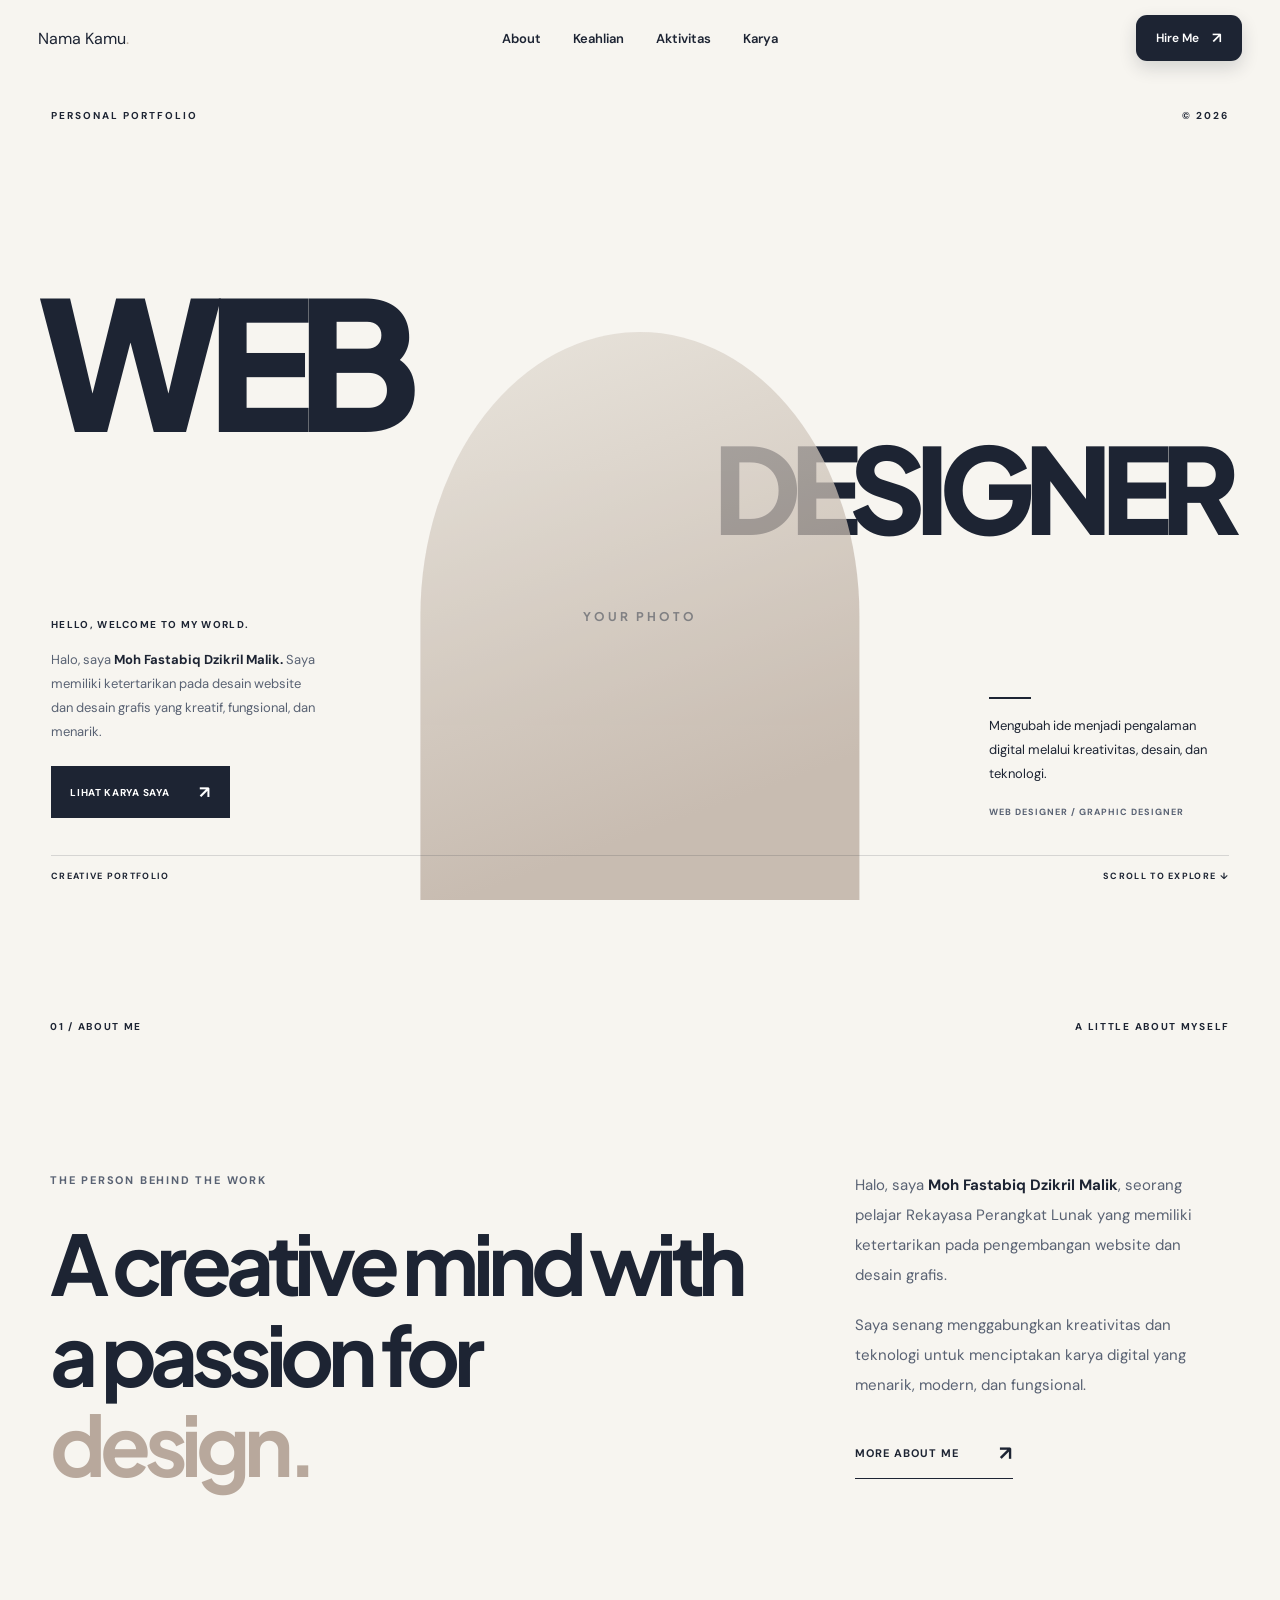
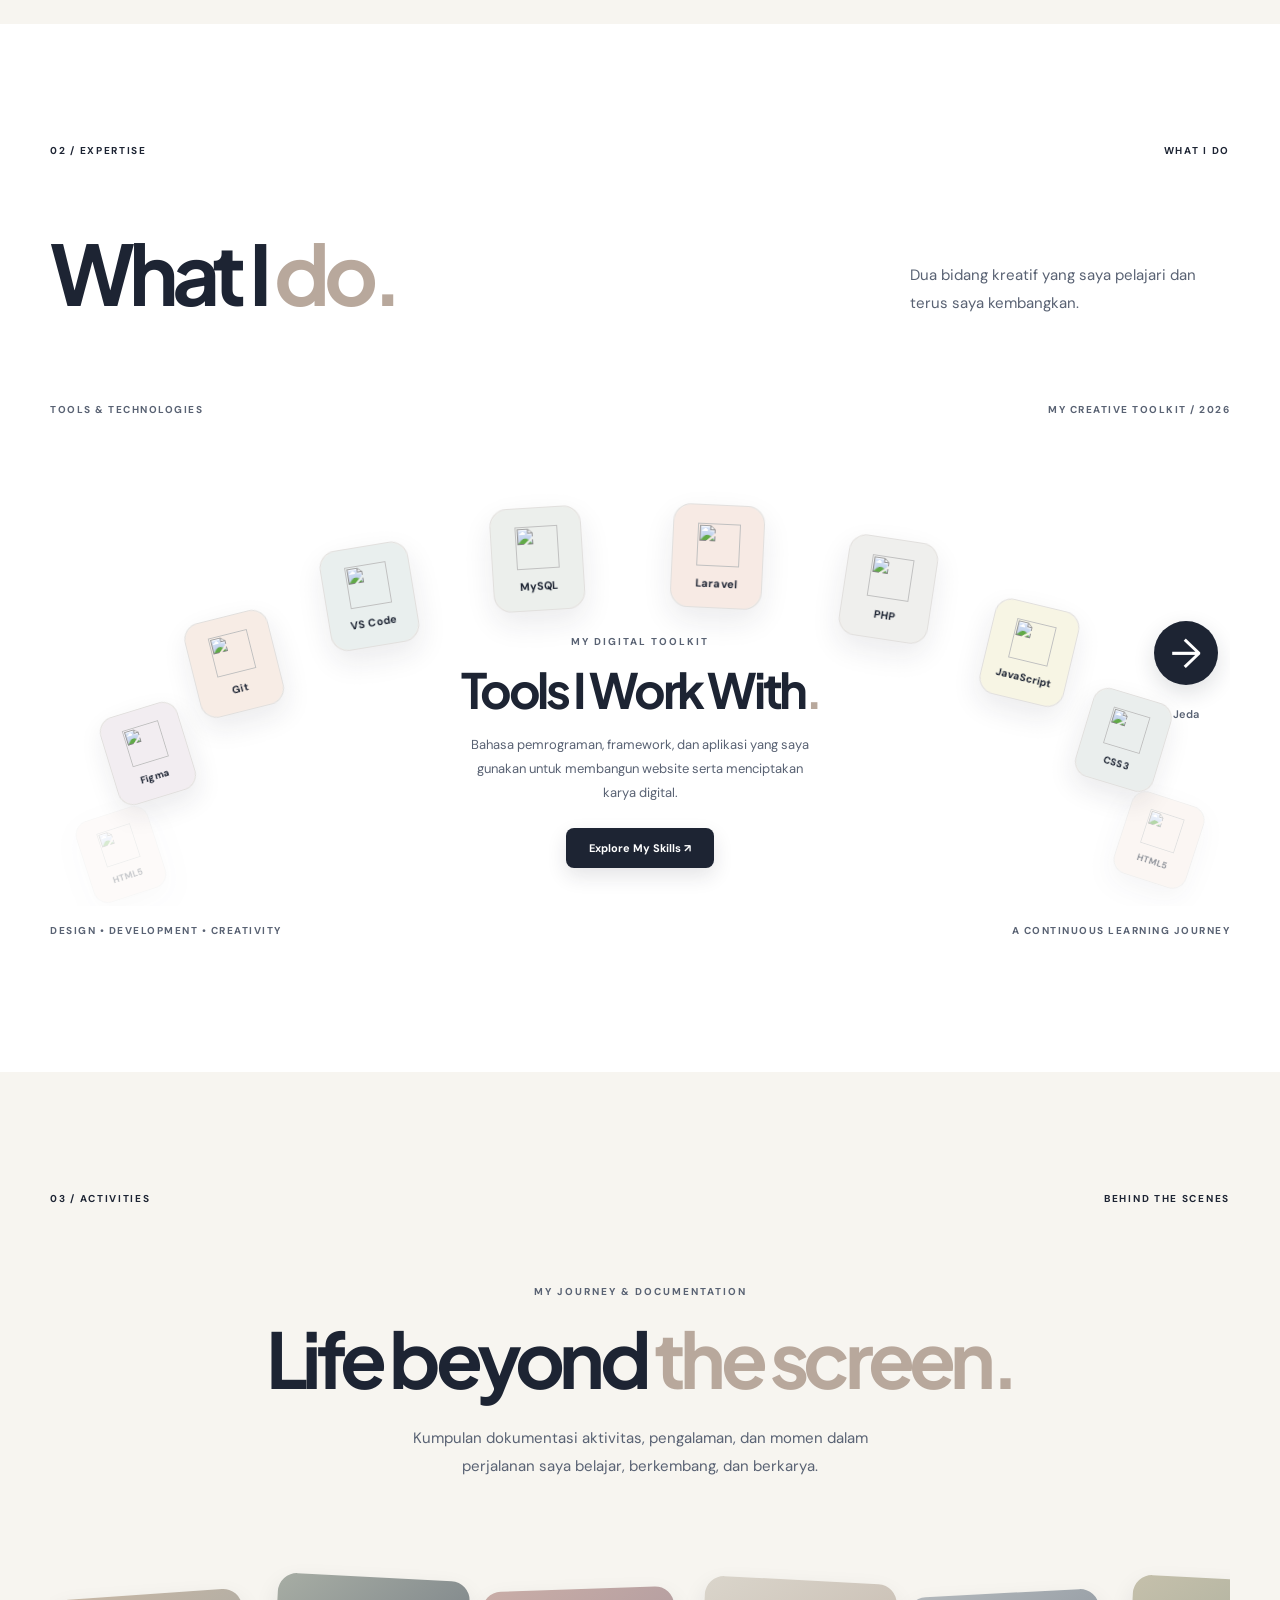
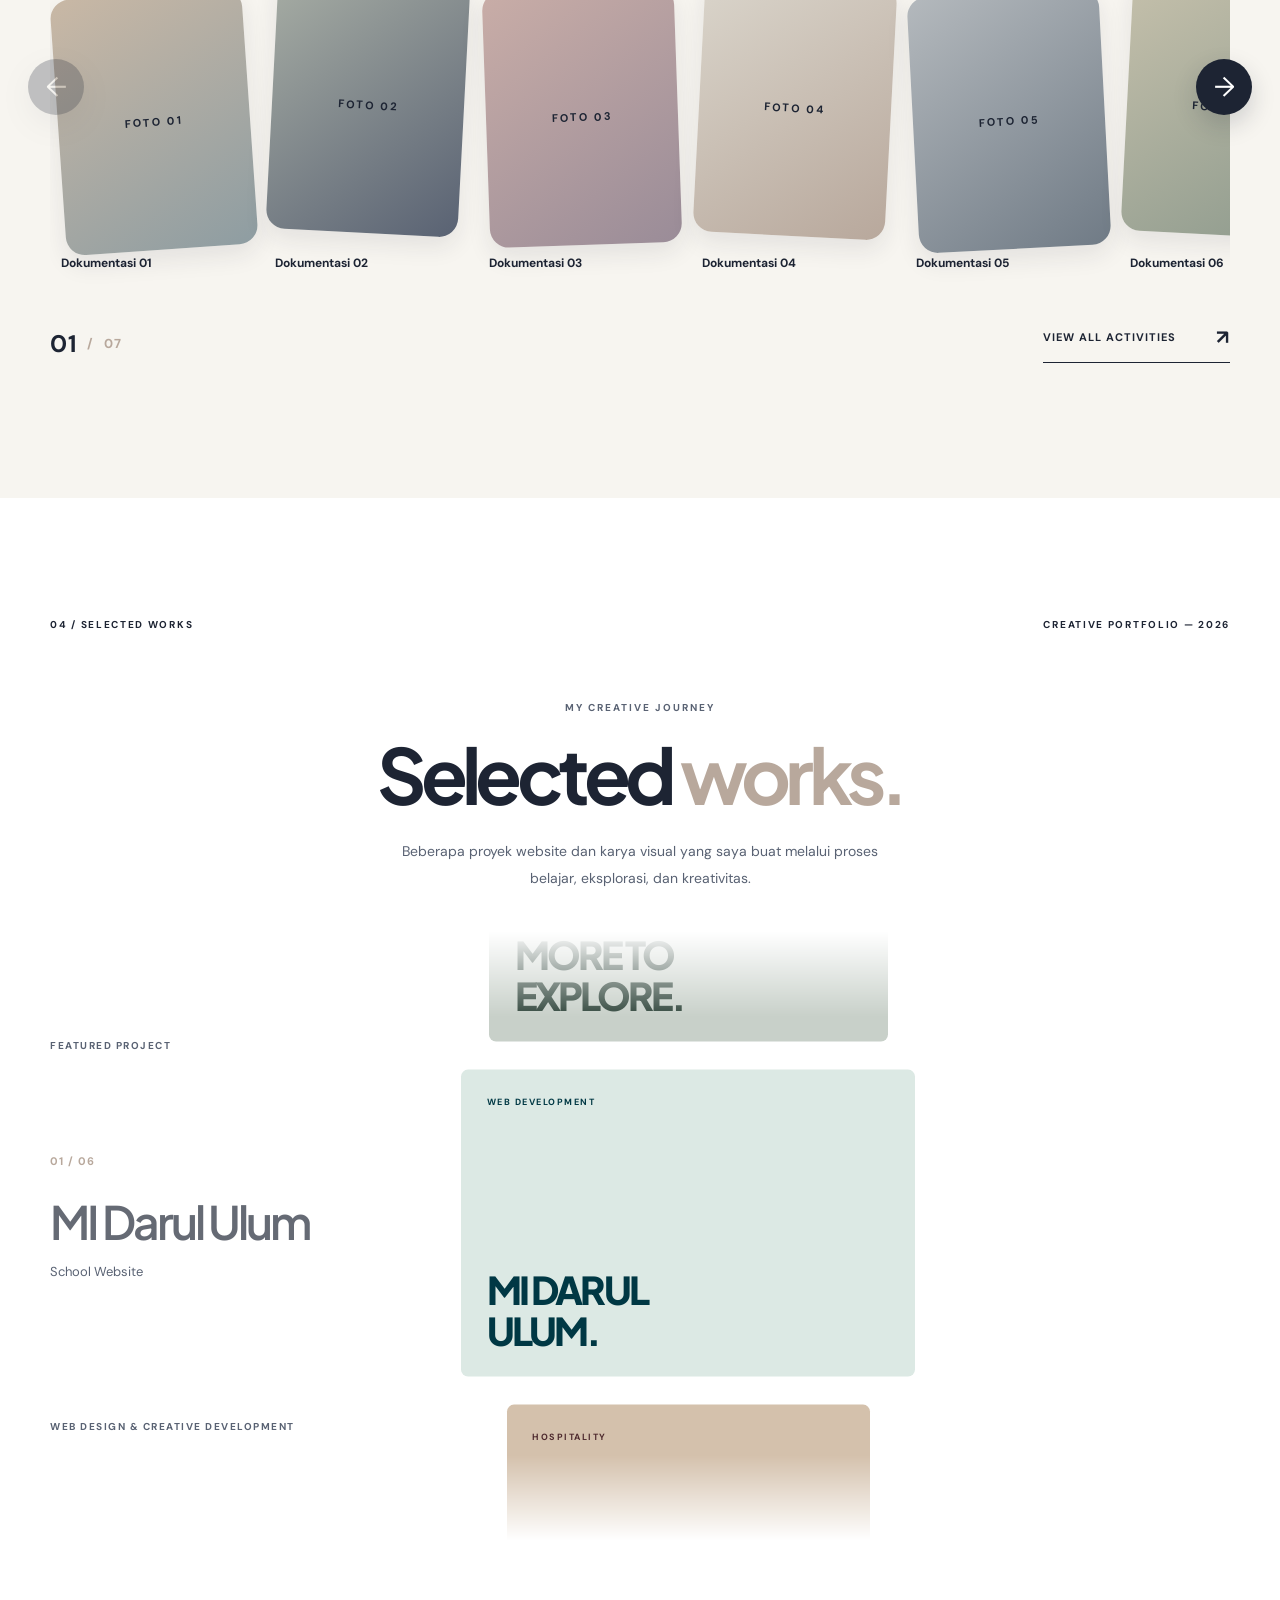
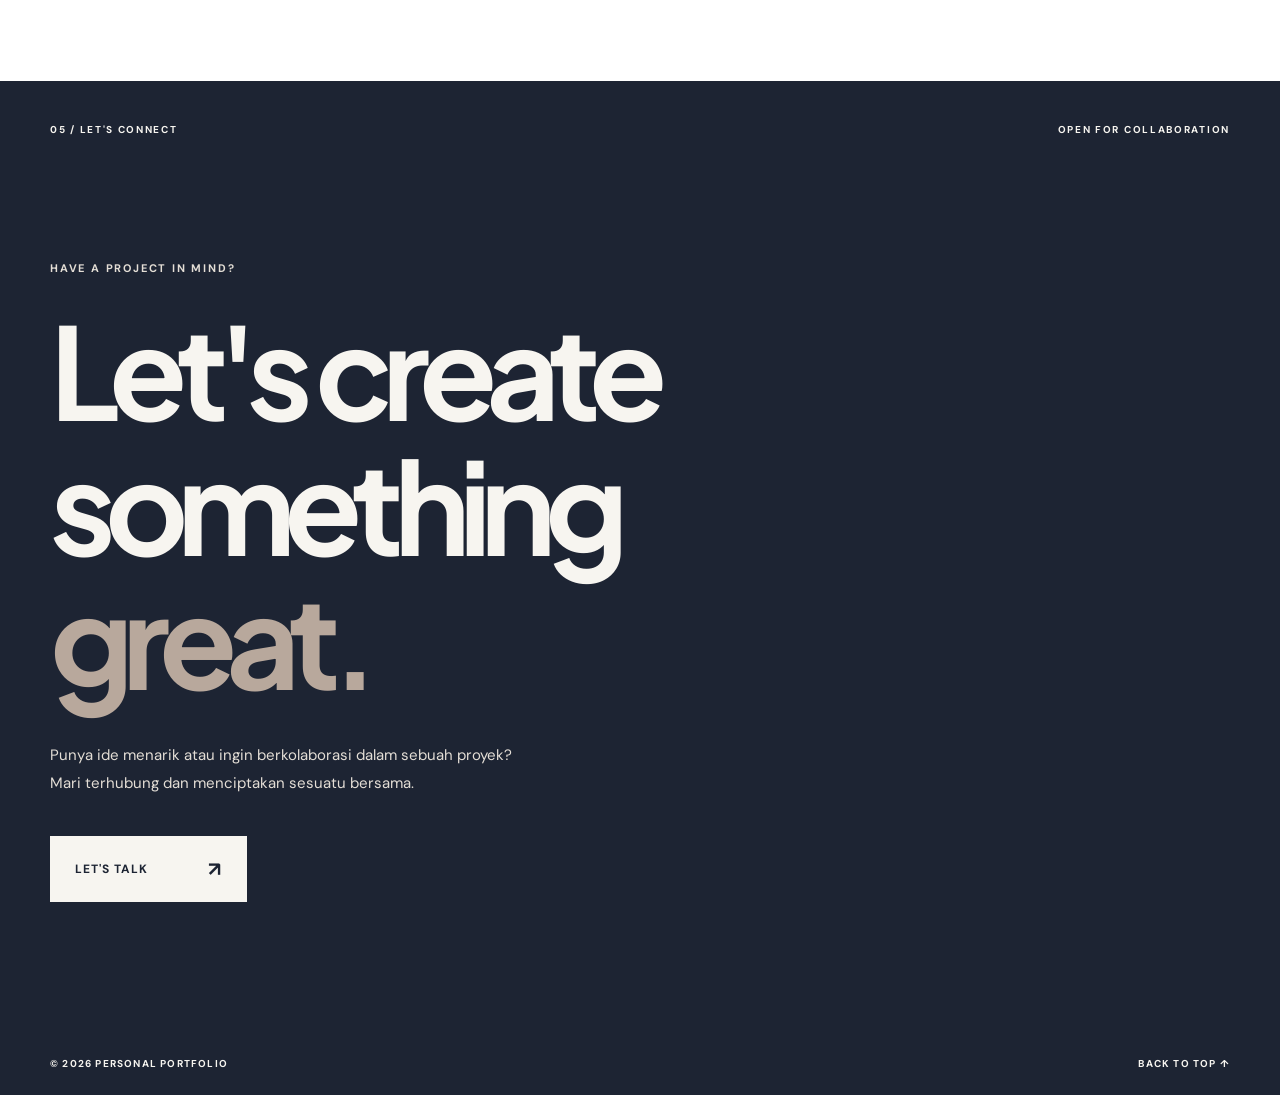
==== index.html @ d2239c37 "porto 40%" ====
<!DOCTYPE html>
<html lang="id">
<head>
  <meta charset="UTF-8">
  <meta name="viewport"
        content="width=device-width, initial-scale=1.0">

  <title>Portfolio | Web & Graphic Designer</title>

  <link rel="preconnect"
        href="https://fonts.googleapis.com">

  <link rel="preconnect"
        href="https://fonts.gstatic.com"
        crossorigin>

  <link href="https://fonts.googleapis.com/css2?family=DM+Sans:wght@400;500;600;700&family=Plus+Jakarta+Sans:wght@400;500;600;700;800&display=swap"
        rel="stylesheet">

  





<!-- =====================================
     CSS
===================================== -->

<link rel="stylesheet" href="css/style.css">
<link rel="stylesheet" href="css/home.css">
<link rel="stylesheet" href="css/skills-orbit.css">
<link rel="stylesheet" href="css/activities-slider.css">

<!-- Selected Works Auto Scroll -->
<link rel="stylesheet" href="css/selected-works.css">

<!-- Final Refinement -->
<link rel="stylesheet" href="css/refinement.css">


<!-- =====================================
     JAVASCRIPT
===================================== -->

<script src="js/script.js" defer></script>
<script src="js/home.js" defer></script>
<script src="js/skills-orbit.js" defer></script>
<script src="js/activities-slider.js" defer></script>

<!-- Selected Works Auto Scroll -->
<script src="js/selected-works.js" defer></script>



</head>


<body class="home-page">


<main class="page-wrapper">

  <!-- HOME CARD -->
  <div class="home-card">


<!-- NAVBAR -->
<header class="navbar">

  <a href="index.html" class="brand">
    Nama Kamu<span>.</span>
  </a>

  <nav class="nav-links" aria-label="Navigasi utama">
    <a href="about.html">About</a>
    <a href="keahlian.html">Keahlian</a>
    <a href="aktivitas.html">Aktivitas</a>
    <a href="projects.html">Karya</a>
  </nav>

  <a href="contact.html" class="nav-cta">
    Hire Me <span>↗</span>
  </a>

  <button
    class="menu-toggle"
    type="button"
    aria-label="Buka menu"
    aria-expanded="false"
    aria-controls="mobileMenu">
    <span></span>
    <span></span>
  </button>

</header>

<!-- MOBILE NAVBAR -->
<nav class="mobile-menu"
     id="mobileMenu"
     aria-label="Navigasi mobile"
     hidden>

  <a href="index.html">Home</a>
  <a href="about.html">About</a>
  <a href="keahlian.html">Keahlian</a>
  <a href="aktivitas.html">Aktivitas</a>
  <a href="projects.html">Karya</a>
  <a href="contact.html">Contact</a>

</nav>


    <!-- HERO -->
    <section class="hero" id="home">

      <!-- TOP LABEL -->
      <div class="hero-top">
        <span>PERSONAL PORTFOLIO</span>
        <span>© 2026</span>
      </div>

      <!-- BIG TYPOGRAPHY -->
      <h1 class="hero-heading">
        <span class="hero-word word-left">WEB</span>
        <span class="hero-word word-right">DESIGNER</span>
      </h1>

      <!-- CENTER PORTRAIT -->
      <div class="hero-portrait">

        <div class="portrait-placeholder">
          <span>YOUR PHOTO</span>
        </div>

        <img
          class="hero-photo"
          src="assets/images/foto-profil.png"
          alt="Foto profil"
        >

      </div>

      <!-- BOTTOM CONTENT -->
      <div class="hero-bottom">

        <!-- LEFT -->
        <div class="hero-intro">
          <span class="intro-label">
            HELLO, WELCOME TO MY WORLD.
          </span>

          <p>
            Halo, saya <strong>Moh Fastabiq Dzikril Malik.</strong>
            Saya memiliki ketertarikan pada
            desain website dan desain grafis
            yang kreatif, fungsional, dan menarik.
          </p>

          <a href="projects.html" class="primary-btn">
            LIHAT KARYA SAYA
            <span>↗</span>
          </a>
        </div>

        <!-- RIGHT -->
        <div class="hero-description">
          <span class="description-line"></span>

          <p>
            Mengubah ide menjadi pengalaman
            digital melalui kreativitas,
            desain, dan teknologi.
          </p>

          <span class="hero-role">
            WEB DESIGNER / GRAPHIC DESIGNER
          </span>
        </div>

      </div>

      <!-- HERO FOOTER -->
      <div class="hero-footer">
        <span>CREATIVE PORTFOLIO</span>
        <span>SCROLL TO EXPLORE ↓</span>
      </div>

    </section>

  </div>

  
<!-- ==================================
     HOME CONTENT PREVIEWS
================================== -->

<!-- 01 / ABOUT PREVIEW -->
<section class="hp-section hp-about" id="about">

  <div class="hp-container">

    <div class="hp-section-top home-reveal">
      <span>01 / ABOUT ME</span>
      <span>A LITTLE ABOUT MYSELF</span>
    </div>

    <div class="hp-about-grid">

      <div class="hp-about-heading home-reveal">
        <span class="hp-eyebrow">
          THE PERSON BEHIND THE WORK
        </span>

        <h2>
          A creative mind
          with a passion
          for <em>design.</em>
        </h2>
      </div>

      <div class="hp-about-detail home-reveal">

        <p>
          Halo, saya <strong>Moh Fastabiq Dzikril Malik</strong>,
          seorang pelajar Rekayasa Perangkat Lunak
          yang memiliki ketertarikan pada
          pengembangan website dan desain grafis.
        </p>

        <p>
          Saya senang menggabungkan kreativitas
          dan teknologi untuk menciptakan karya
          digital yang menarik, modern,
          dan fungsional.
        </p>

        <a href="about.html" class="hp-text-link">
          MORE ABOUT ME
          <span>↗</span>
        </a>

      </div>

    </div>

  </div>

</section>


<!-- 02 / EXPERTISE PREVIEW -->
<section class="hp-section hp-skills" id="skills">

  <div class="hp-container">

    <div class="hp-section-top home-reveal">
      <span>02 / EXPERTISE</span>
      <span>WHAT I DO</span>
    </div>

    <div class="hp-title-row home-reveal">
      <h2>
        What I <em>do.</em>
      </h2>

      <p>
        Dua bidang kreatif yang saya
        pelajari dan terus saya kembangkan.
      </p>
    </div>

    <div class="hp-skills-list">

     
<!-- ===================================
     TOOLS & TECHNOLOGIES ORBIT
=================================== -->

<div class="tool-orbit">

  <div class="orbit-header">
    <span>TOOLS & TECHNOLOGIES</span>
    <span>MY CREATIVE TOOLKIT / 2026</span>
  </div>

  <!-- AREA PERPUTARAN -->
  <div class="orbit-stage">

    <div class="orbit-wheel" aria-hidden="true">

      <div class="orbit-tile" style="--tile-color:#E34F26">
        <img src="https://cdn.jsdelivr.net/gh/devicons/devicon@latest/icons/html5/html5-original.svg" alt="">
        <span>HTML5</span>
      </div>

      <div class="orbit-tile" style="--tile-color:#1572B6">
        <img src="https://cdn.jsdelivr.net/gh/devicons/devicon@latest/icons/css3/css3-original.svg" alt="">
        <span>CSS3</span>
      </div>

      <div class="orbit-tile" style="--tile-color:#F7DF1E">
        <img src="https://cdn.jsdelivr.net/gh/devicons/devicon@latest/icons/javascript/javascript-original.svg" alt="">
        <span>JavaScript</span>
      </div>

      <div class="orbit-tile" style="--tile-color:#777BB4">
        <img src="https://cdn.jsdelivr.net/gh/devicons/devicon@latest/icons/php/php-original.svg" alt="">
        <span>PHP</span>
      </div>

      <div class="orbit-tile" style="--tile-color:#FF2D20">
        <img src="https://cdn.jsdelivr.net/gh/devicons/devicon@latest/icons/laravel/laravel-original.svg" alt="">
        <span>Laravel</span>
      </div>

      <div class="orbit-tile" style="--tile-color:#4479A1">
        <img src="https://cdn.jsdelivr.net/gh/devicons/devicon@latest/icons/mysql/mysql-original.svg" alt="">
        <span>MySQL</span>
      </div>

      <div class="orbit-tile" style="--tile-color:#007ACC">
        <img src="https://cdn.jsdelivr.net/gh/devicons/devicon@latest/icons/vscode/vscode-original.svg" alt="">
        <span>VS Code</span>
      </div>

      <div class="orbit-tile" style="--tile-color:#F05032">
        <img src="https://cdn.jsdelivr.net/gh/devicons/devicon@latest/icons/git/git-original.svg" alt="">
        <span>Git</span>
      </div>

      <div class="orbit-tile" style="--tile-color:#A259FF">
        <img src="https://cdn.jsdelivr.net/gh/devicons/devicon@latest/icons/figma/figma-original.svg" alt="">
        <span>Figma</span>
      </div>

    </div>

    <!-- TEKS TENGAH -->
    <div class="orbit-content">

      <span class="orbit-eyebrow">
        MY DIGITAL TOOLKIT
      </span>

      <h3>Tools I Work With<span>.</span></h3>

      <p>
        Bahasa pemrograman, framework, dan aplikasi
        yang saya gunakan untuk membangun website
        serta menciptakan karya digital.
      </p>

      <a href="keahlian.html" class="orbit-cta">
        Explore My Skills ↗
      </a>

    </div>

    <!-- CONTROLS -->
    <div class="orbit-controls">

      <button
        class="orbit-next"
        type="button"
        aria-label="Putar ke teknologi berikutnya">
        <span aria-hidden="true">→</span>
      </button>

      <button
        class="orbit-toggle"
        type="button"
        aria-label="Jeda animasi">
        Jeda
      </button>

    </div>

  </div>

  <p class="orbit-accessible-list">
    Teknologi yang ditampilkan:
    HTML5, CSS3, JavaScript, PHP, Laravel,
    MySQL, Visual Studio Code, Git, dan Figma.
  </p>

  <div class="orbit-footer">
    <span>DESIGN • DEVELOPMENT • CREATIVITY</span>
    <span>A CONTINUOUS LEARNING JOURNEY</span>
  </div>

</div>


</section>


<!-- =====================================
     03 / ACTIVITIES PREVIEW
===================================== -->
<section class="hp-section hp-activities" id="activities">

  <div class="hp-container">

    <!-- SECTION LABEL -->
    <div class="hp-section-top home-reveal">
      <span>03 / ACTIVITIES</span>
      <span>BEHIND THE SCENES</span>
    </div>

    <!-- CENTER HEADING -->
    <div class="activity-heading home-reveal">

      <span class="activity-eyebrow">
        MY JOURNEY & DOCUMENTATION
      </span>

      <h2>
        Life beyond
        <em>the screen.</em>
      </h2>

      <p>
        Kumpulan dokumentasi aktivitas, pengalaman,
        dan momen dalam perjalanan saya
        belajar, berkembang, dan berkarya.
      </p>

    </div>

    <!-- PHOTO CAROUSEL -->
    <div class="activity-gallery home-reveal">

      <div
        class="activity-track"
        id="activityTrack"
        tabindex="0"
        role="region"
        aria-roledescription="carousel"
        aria-label="Galeri dokumentasi aktivitas"
      >

        <!-- PHOTO 01 -->
        <div class="activity-card">

          <div class="activity-frame">
            <img
              src="assets/images/aktivitas-01.jpg"
              alt="Dokumentasi aktivitas pertama"
              loading="lazy"
              draggable="false"
            >

            <span class="activity-placeholder">
              FOTO 01
            </span>
          </div>

          <div class="activity-caption">
            <span>Dokumentasi 01</span>
          </div>

        </div>

        <!-- PHOTO 02 -->
        <div class="activity-card">

          <div class="activity-frame">
            <img
              src="assets/images/aktivitas-02.jpg"
              alt="Dokumentasi aktivitas kedua"
              loading="lazy"
              draggable="false"
            >

            <span class="activity-placeholder">
              FOTO 02
            </span>
          </div>

          <div class="activity-caption">
            <span>Dokumentasi 02</span>
          </div>

        </div>

        <!-- PHOTO 03 -->
        <div class="activity-card">

          <div class="activity-frame">
            <img
              src="assets/images/aktivitas-03.jpg"
              alt="Dokumentasi aktivitas ketiga"
              loading="lazy"
              draggable="false"
            >

            <span class="activity-placeholder">
              FOTO 03
            </span>
          </div>

          <div class="activity-caption">
            <span>Dokumentasi 03</span>
          </div>

        </div>

        <!-- PHOTO 04 -->
        <div class="activity-card">

          <div class="activity-frame">
            <img
              src="assets/images/aktivitas-04.jpg"
              alt="Dokumentasi aktivitas keempat"
              loading="lazy"
              draggable="false"
            >

            <span class="activity-placeholder">
              FOTO 04
            </span>
          </div>

          <div class="activity-caption">
            <span>Dokumentasi 04</span>
          </div>

        </div>

        <!-- PHOTO 05 -->
        <div class="activity-card">

          <div class="activity-frame">
            <img
              src="assets/images/aktivitas-05.jpg"
              alt="Dokumentasi aktivitas kelima"
              loading="lazy"
              draggable="false"
            >

            <span class="activity-placeholder">
              FOTO 05
            </span>
          </div>

          <div class="activity-caption">
            <span>Dokumentasi 05</span>
          </div>

        </div>

        <!-- PHOTO 06 -->
        <div class="activity-card">

          <div class="activity-frame">
            <img
              src="assets/images/aktivitas-06.jpg"
              alt="Dokumentasi aktivitas keenam"
              loading="lazy"
              draggable="false"
            >

            <span class="activity-placeholder">
              FOTO 06
            </span>
          </div>

          <div class="activity-caption">
            <span>Dokumentasi 06</span>
          </div>

        </div>

        <!-- PHOTO 07 -->
        <div class="activity-card">

          <div class="activity-frame">
            <img
              src="assets/images/aktivitas-07.jpg"
              alt="Dokumentasi aktivitas ketujuh"
              loading="lazy"
              draggable="false"
            >

            <span class="activity-placeholder">
              FOTO 07
            </span>
          </div>

          <div class="activity-caption">
            <span>Dokumentasi 07</span>
          </div>

        </div>

      </div>

      <!-- NAVIGATION BUTTONS -->
      <button
        class="activity-arrow activity-prev"
        type="button"
        aria-label="Geser foto ke kiri"
      >
        <span aria-hidden="true">←</span>
      </button>

      <button
        class="activity-arrow activity-next"
        type="button"
        aria-label="Geser foto ke kanan"
      >
        <span aria-hidden="true">→</span>
      </button>

    </div>

    <!-- BOTTOM NAVIGATION -->
    <div class="activity-bottom home-reveal">

      <div class="activity-indicator">
        <span class="activity-current">01</span>
        <span class="activity-separator">/</span>
        <span class="activity-total">07</span>
      </div>

      <a href="aktivitas.html" class="hp-text-link">
        VIEW ALL ACTIVITIES
        <span>↗</span>
      </a>

    </div>

  </div>

</section>





<!-- =====================================
     04 / SELECTED WORKS
===================================== -->

<section class="hp-section hp-projects" id="projects">

  <div class="hp-container">

    <!-- SECTION LABEL -->
    <div class="hp-section-top home-reveal">
      <span>04 / SELECTED WORKS</span>
      <span>CREATIVE PORTFOLIO — 2026</span>
    </div>

    <!-- HEADING -->
    <div class="sw-intro home-reveal">

      <span class="sw-eyebrow">
        MY CREATIVE JOURNEY
      </span>

      <h2>
        Selected <em>works.</em>
      </h2>

      <p>
        Beberapa proyek website dan karya visual
        yang saya buat melalui proses belajar,
        eksplorasi, dan kreativitas.
      </p>

    </div>

    <!-- AUTO SCROLL SHOWCASE -->
    <div class="sw-auto-showcase">

      <!-- LEFT INFORMATION -->
      <div class="sw-info-panel">

        <span class="sw-small-label">
          FEATURED PROJECT
        </span>

        <div class="sw-project-detail">
          <span class="sw-project-number">
            01 / 06
          </span>

          <h3 class="sw-active-title">
            MI Darul Ulum
          </h3>

          <p class="sw-active-type">
            School Website
          </p>
        </div>

        <span class="sw-info-footer">
          WEB DESIGN & CREATIVE DEVELOPMENT
        </span>

      </div>

      <!-- CENTER AUTO SCROLL -->
      <div class="sw-rail"
           role="region"
           aria-label="Galeri proyek berjalan otomatis">

        <div class="sw-rail-track">

          <div class="sw-rail-group">

            <!-- PROJECT 01 -->
            <article
              class="sw-slide"
              data-title="MI Darul Ulum"
              data-type="School Website">

              <div class="sw-slide-visual sw-tone-school">

                <div class="sw-slide-fallback">
                  <small>WEB DEVELOPMENT</small>
                  <strong>MI DARUL<br>ULUM.</strong>
                </div>

                <img
                  src="assets/images/projects/mi-darul-ulum.jpg"
                  alt="Preview website MI Darul Ulum"
                  loading="lazy">
              </div>

            </article>

            <!-- PROJECT 02 -->
            <article
              class="sw-slide"
              data-title="Hotel Senja Baru"
              data-type="Hotel Website">

              <div class="sw-slide-visual sw-tone-hotel">

                <div class="sw-slide-fallback">
                  <small>HOSPITALITY</small>
                  <strong>SENJA<br>BARU.</strong>
                </div>

                <img
                  src="assets/images/projects/hotel-senja-baru.jpg"
                  alt="Preview website Hotel Senja Baru"
                  loading="lazy">
              </div>

            </article>

            <!-- PROJECT 03 -->
            <article
              class="sw-slide"
              data-title="Personal Portfolio"
              data-type="Portfolio Website">

              <div class="sw-slide-visual sw-tone-portfolio">

                <div class="sw-slide-fallback">
                  <small>PERSONAL BRANDING</small>
                  <strong>CREATIVE<br>PORTFOLIO.</strong>
                </div>

                <img
                  src="assets/images/projects/portfolio.jpg"
                  alt="Preview personal portfolio"
                  loading="lazy">
              </div>

            </article>

            <!-- PROJECT 04 -->
            <article
              class="sw-slide"
              data-title="Hand Tracking 3D"
              data-type="Interactive Project">

              <div class="sw-slide-visual sw-tone-tracking">

                <div class="sw-slide-fallback">
                  <small>CREATIVE CODING</small>
                  <strong>HAND<br>TRACKING.</strong>
                </div>

                <img
                  src="assets/images/projects/hand-tracking.jpg"
                  alt="Preview proyek Hand Tracking 3D"
                  loading="lazy">
              </div>

            </article>

            <!-- PROJECT 05 -->
            <article
              class="sw-slide"
              data-title="Graphic Design"
              data-type="Poster & Visual Design">

              <div class="sw-slide-visual sw-tone-poster">

                <div class="sw-slide-fallback">
                  <small>GRAPHIC DESIGN</small>
                  <strong>VISUAL<br>STORIES.</strong>
                </div>

                <img
                  src="assets/images/projects/poster-design.jpg"
                  alt="Preview karya desain poster"
                  loading="lazy">
              </div>

            </article>

            <!-- PROJECT 06 -->
            <article
              class="sw-slide"
              data-title="Creative Experiments"
              data-type="Other Creative Works">

              <div class="sw-slide-visual sw-tone-other">

                <div class="sw-slide-fallback">
                  <small>OTHER PROJECTS</small>
                  <strong>MORE TO<br>EXPLORE.</strong>
                </div>

                <img
                  src="assets/images/projects/other-works.jpg"
                  alt="Preview karya kreatif lainnya"
                  loading="lazy">
              </div>

            </article>

          </div>

        </div>

      </div>

      <!-- RIGHT INFORMATION -->
      

    </div>

    
  </div>

</section>



<!-- 05 / CONTACT PREVIEW -->
<section class="hp-contact" id="contact">

  <div class="hp-container">

    <div class="hp-contact-top home-reveal">
      <span>05 / LET'S CONNECT</span>
      <span>OPEN FOR COLLABORATION</span>
    </div>

    <div class="hp-contact-content home-reveal">

      <span class="hp-eyebrow">
        HAVE A PROJECT IN MIND?
      </span>

      <h2>
        Let's create
        something
        <em>great.</em>
      </h2>

      <p>
        Punya ide menarik atau ingin
        berkolaborasi dalam sebuah proyek?
        Mari terhubung dan menciptakan
        sesuatu bersama.
      </p>

      <a href="contact.html" class="hp-contact-button">
        LET'S TALK
        <span>↗</span>
      </a>

    </div>

    <footer class="hp-footer">
      <span>© 2026 PERSONAL PORTFOLIO</span>
      <a href="#home">BACK TO TOP ↑</a>
    </footer>

  </div>

</section>


</main>

</body>
</html>
---- css/style.css ----
/* =================================
   COLOR PALETTE
================================= */

:root {
  --midnight: #1D2433;
  --slate: #596273;
  --taupe: #B8A89C;
  --sand: #E4DED6;
  --ivory: #F7F5F0;
  --white: #FFFFFF;

  --font-heading: "Plus Jakarta Sans", sans-serif;
  --font-body: "DM Sans", sans-serif;
}

/* =================================
   GLOBAL
================================= */

* {
  margin: 0;
  padding: 0;
  box-sizing: border-box;
}

html {
  scroll-behavior: smooth;
}

body {
  font-family: var(--font-body);
  color: var(--midnight);
  background: #EEEEEE;
  overflow-x: hidden;
}

a {
  text-decoration: none;
  color: inherit;
}

button {
  font: inherit;
}

/* =================================
   PAGE WRAPPER
================================= */

.page-wrapper {
  width: 100%;
  padding: 24px 24px 80px;
}

/* =================================
   HOME CARD
================================= */

.home-card {
  width: 100%;
  max-width: 1600px;
  margin: 0 auto;

  position: relative;
  overflow: hidden;

  background: var(--ivory);
  border-radius: 18px;

  box-shadow:
    0 15px 55px rgba(29, 36, 51, 0.07);
}

/* =================================
   NAVBAR
================================= */


/* NAVBAR MENYATU DENGAN HERO */

.navbar {
  height: 76px;
  padding: 0 38px;

  display: grid;
  grid-template-columns: 1fr auto 1fr;
  align-items: center;

  position: relative;
  z-index: 50;

  /* Transparan, mengikuti background Home */
  background: transparent;
  border: none;
  box-shadow: none;
}


.brand span {
  color: var(--taupe);
}

/* NAVIGATION */

.nav-links {
  display: flex;
  align-items: center;
  justify-content: center;
  gap: 38px;
}

.nav-links a {
  position: relative;
  padding: 10px 0;

  font-size: 13px;
  font-weight: 600;

  transition: color 0.3s ease;
}

.nav-links a:hover {
  color: var(--slate);
}

.nav-links a::after {
  content: "";
  position: absolute;

  left: 0;
  bottom: 5px;

  width: 0;
  height: 1.5px;

  background: var(--midnight);
  transition: width 0.3s ease;
}

.nav-links a:hover::after {
  width: 100%;
}

/* HIRE ME */

.nav-cta {
  justify-self: end;

  display: inline-flex;
  align-items: center;
  gap: 13px;

  padding: 13px 20px;

  background: var(--midnight);
  color: var(--white);

  border-radius: 11px;

  font-size: 12px;
  font-weight: 600;

  box-shadow:
    0 7px 17px rgba(29,36,51,0.16);

  transition:
    transform 0.3s ease,
    background 0.3s ease;
}

.nav-cta:hover {
  transform: translateY(-3px);
  background: var(--slate);
}

.nav-cta span {
  font-size: 15px;
}

/* MOBILE NAV DEFAULT */

.menu-toggle {
  display: none;
}

.mobile-menu[hidden] {
  display: none;
}

/* =================================
   HERO SECTION
================================= */

.hero {
  width: 100%;
  height: calc(100svh - 124px);
  min-height: 690px;
  max-height: 960px;

  position: relative;
  isolation: isolate;
  overflow: hidden;

  background:
    radial-gradient(
      ellipse at 50% 45%,
      rgba(184,168,156,0.13),
      transparent 50%
    ),
    var(--ivory);
}

/* =================================
   HERO TOP
================================= */

.hero-top {
  position: absolute;
  z-index: 5;

  top: 33px;
  left: 4%;
  right: 4%;

  display: flex;
  justify-content: space-between;

  font-size: 10px;
  font-weight: 700;
  letter-spacing: 2px;
}

/* =================================
   BIG TYPOGRAPHY
================================= */

.hero-heading {
  position: absolute;
  inset: 0;
  z-index: 1;
  pointer-events: none;
}

.hero-word {
  position: absolute;

  display: block;
  white-space: nowrap;

  font-family: var(--font-heading);
  font-weight: 800;

  color: var(--midnight);

  line-height: 0.95;
  letter-spacing: -0.09em;

  animation: textReveal 1.1s ease both;
}

/* LEFT WORD */

.word-left {
  top: 24%;
  left: 3%;

  font-size: clamp(90px, 14vw, 225px);
}

/* RIGHT WORD */

.word-right {
  top: 43%;
  right: 4%;

  font-size: clamp(70px, 9.3vw, 155px);
  animation-delay: 0.15s;
}

/* =================================
   CENTER PORTRAIT
================================= */

.hero-portrait {
  position: absolute;
  z-index: 2;

  left: 50%;
  bottom: 0;

  width: min(44%, 610px);
  height: 83%;

  transform: translateX(
    calc(-50% + var(--move-x, 0px))
  ) translateY(var(--move-y, 0px));

  transition: transform 0.45s ease-out;

  display: flex;
  align-items: end;
  justify-content: center;

  pointer-events: none;
}

/* PLACEHOLDER */

.portrait-placeholder {
  width: 78%;
  height: 83%;

  position: absolute;
  bottom: 0;

  background:
    linear-gradient(
      160deg,
      var(--sand),
      var(--taupe) 80%
    );

  border-radius: 50% 50% 0 0;

  display: flex;
  align-items: center;
  justify-content: center;

  opacity: 0.75;

  transition: opacity 0.5s ease;
}

.portrait-placeholder span {
  font-family: var(--font-heading);
  font-size: 12px;
  font-weight: 700;
  letter-spacing: 3px;
  opacity: 0.65;
}

/* REAL PHOTO */

.hero-photo {
  position: absolute;
  bottom: 0;
  z-index: 2;

  width: 100%;
  height: 100%;

  object-fit: contain;
  object-position: center bottom;

  opacity: 0;
  transition: opacity 0.6s ease;
}

.hero.has-photo .hero-photo {
  opacity: 1;
}

.hero.has-photo .portrait-placeholder {
  opacity: 0;
}

/* =================================
   HERO BOTTOM
================================= */

.hero-bottom {
  position: absolute;
  z-index: 4;

  bottom: 82px;
  left: 4%;
  right: 4%;

  display: flex;
  align-items: flex-end;
  justify-content: space-between;
  gap: 30px;
}

/* INTRO LEFT */

.hero-intro {
  width: 265px;
  max-width: 28%;

  animation: fadeUp 0.9s ease 0.4s both;
}

.intro-label {
  display: block;

  margin-bottom: 17px;

  font-size: 10px;
  font-weight: 700;
  letter-spacing: 1.3px;
}

.hero-intro p {
  font-size: 13px;
  line-height: 1.85;
  color: var(--slate);
}

.hero-intro strong {
  color: var(--midnight);
}

/* BUTTON */

.primary-btn {
  display: inline-flex;
  align-items: center;
  justify-content: space-between;
  gap: 30px;

  margin-top: 22px;
  padding: 15px 19px;

  background: var(--midnight);
  color: white;

  font-size: 10px;
  font-weight: 700;
  letter-spacing: 0.7px;

  transition:
    background 0.3s ease,
    transform 0.3s ease;
}

.primary-btn:hover {
  transform: translateY(-4px);
  background: var(--slate);
}

.primary-btn span {
  font-size: 17px;
}

/* DESCRIPTION RIGHT */

.hero-description {
  width: 240px;
  max-width: 28%;

  animation: fadeUp 0.9s ease 0.6s both;
}

.description-line {
  display: block;

  width: 42px;
  height: 2px;

  margin-bottom: 15px;

  background: var(--midnight);
}

.hero-description p {
  font-size: 13px;
  line-height: 1.85;
}

.hero-role {
  display: block;
  margin-top: 20px;

  font-size: 9px;
  font-weight: 700;
  letter-spacing: 1px;

  color: var(--slate);
}

/* =================================
   HERO FOOTER
================================= */

.hero-footer {
  position: absolute;
  z-index: 5;

  left: 4%;
  right: 4%;
  bottom: 18px;

  display: flex;
  justify-content: space-between;

  padding-top: 14px;

  border-top: 1px solid rgba(29,36,51,0.15);

  font-size: 9px;
  font-weight: 700;
  letter-spacing: 1.3px;
}

/* =================================
   ABOUT PREVIEW
================================= */

.about-preview {
  width: min(1200px, 100%);
  margin: 100px auto 0;

  padding: 0 20px 60px;
}

.section-label {
  display: block;
  margin-bottom: 25px;

  font-size: 12px;
  font-weight: 700;
  letter-spacing: 2px;

  color: var(--slate);
}

.about-preview h2 {
  max-width: 820px;

  font-family: var(--font-heading);
  font-size: clamp(34px, 5vw, 72px);
  line-height: 1.15;
  letter-spacing: -0.05em;

  margin-bottom: 25px;
}

.about-preview p {
  max-width: 560px;

  font-size: 16px;
  line-height: 1.9;
  color: var(--slate);
}

.about-link {
  display: inline-block;
  margin-top: 28px;
  padding-bottom: 7px;

  border-bottom: 1px solid var(--midnight);

  font-size: 13px;
  font-weight: 700;

  transition: color 0.3s;
}

.about-link:hover {
  color: var(--slate);
}

/* =================================
   ANIMATIONS
================================= */

@keyframes textReveal {
  from {
    opacity: 0;
    transform: translateY(40px);
  }

  to {
    opacity: 1;
    transform: translateY(0);
  }
}

@keyframes fadeUp {
  from {
    opacity: 0;
    transform: translateY(25px);
  }

  to {
    opacity: 1;
    transform: translateY(0);
  }
}

/* =================================
   TABLET
================================= */

@media (max-width: 1050px) {

  .navbar {
    padding: 0 26px;
  }

  .nav-links {
    gap: 25px;
  }

  .hero-portrait {
    width: 50%;
  }

  .word-left {
    font-size: 15vw;
  }

  .word-right {
    font-size: 9vw;
  }

  .hero-intro,
  .hero-description {
    width: 210px;
  }
}

/* =================================
   MOBILE NAV
================================= */

@media (max-width: 760px) {

  .page-wrapper {
    padding: 12px 12px 50px;
  }

  .home-card {
    border-radius: 14px;
  }

  .navbar {
    height: 68px;
    padding: 0 20px;

    grid-template-columns: 1fr auto;
  }

  .brand {
    font-size: 16px;
  }

  .nav-links,
  .nav-cta {
    display: none;
  }

  .menu-toggle {
    display: flex;
    flex-direction: column;
    gap: 6px;

    padding: 8px;
    border: none;
    background: transparent;

    cursor: pointer;
  }

  .menu-toggle span {
    width: 24px;
    height: 2px;

    background: var(--midnight);
    border-radius: 5px;

    transition: transform 0.3s ease;
  }

  .menu-toggle.is-active span:first-child {
    transform: translateY(4px) rotate(45deg);
  }

  .menu-toggle.is-active span:last-child {
    transform: translateY(-4px) rotate(-45deg);
  }

  .mobile-menu:not([hidden]) {
    position: absolute;
    top: 68px;
    left: 0;
    right: 0;
    z-index: 40;

    display: flex;
    flex-direction: column;

    padding: 12px 24px 20px;

    background: var(--white);

    box-shadow: 0 15px 25px rgba(29,36,51,0.08);
  }

  .mobile-menu a {
    padding: 15px 0;
    border-bottom: 1px solid rgba(29,36,51,0.1);

    font-size: 14px;
    font-weight: 600;
  }

  .mobile-menu a:last-child {
    border: none;
  }
}

/* =================================
   MOBILE HERO
================================= */

@media (max-width: 760px) {

  .hero {
    height: auto;
    min-height: 0;
    max-height: none;
    padding: 570px 0 22px;
  }

  .hero-top {
    top: 24px;
    left: 6%;
    right: 6%;

    font-size: 8px;
    letter-spacing: 1.3px;
  }

  .word-left {
    top: 110px;
    left: 5%;

    font-size: 25vw;
  }

  .word-right {
    top: 235px;
    right: 5%;

    font-size: 13.5vw;
  }

  .hero-portrait {
    top: 165px;
    bottom: auto;

    width: min(90%, 420px);
    height: 390px;
  }

  .portrait-placeholder {
    width: 78%;
    height: 85%;
  }

  .hero-bottom {
    position: relative;
    inset: auto;

    display: flex;
    flex-direction: column;
    align-items: flex-start;
    gap: 30px;

    padding: 0 6%;
  }

  .hero-intro,
  .hero-description {
    width: 100%;
    max-width: 390px;
  }

  .intro-label {
    font-size: 9px;
    margin-bottom: 12px;
  }

  .hero-intro p {
    font-size: 13px;
  }

  .primary-btn {
    margin-top: 20px;
  }

  .hero-description p {
    font-size: 13px;
  }

  .hero-footer {
    position: relative;
    inset: auto;

    margin: 32px 6% 0;
    padding-top: 14px;

    font-size: 8px;
    letter-spacing: 0.8px;
  }

  .about-preview {
    margin-top: 60px;
    padding: 0 12px 35px;
  }

  .about-preview p {
    font-size: 14px;
  }
}

/* =================================
   SMALL MOBILE
================================= */

@media (max-width: 400px) {

  .hero {
    padding-top: 525px;
  }

  .word-left {
    top: 100px;
  }

  .word-right {
    top: 215px;
  }

  .hero-portrait {
    top: 160px;
    height: 350px;
  }

  .hero-footer {
    font-size: 7px;
  }
}

/* =================================
   REDUCED MOTION
================================= */

@media (prefers-reduced-motion: reduce) {

  *,
  *::before,
  *::after {
    animation: none !important;
    transition: none !important;
    scroll-behavior: auto !important;
  }
}


/* =================================
   FULL WIDTH HOME SECTION
================================= */

body {
  background: var(--ivory);
}

.page-wrapper {
  width: 100%;
  padding: 0;
  margin: 0;
}

/* Hilangkan efek card */
.home-card {
  width: 100%;
  max-width: none;
  margin: 0;
  padding: 0;

  border: none;
  border-radius: 0;
  box-shadow: none;

  background: var(--ivory);
}

/* Navbar menyatu dengan Hero */
.navbar {
  background: transparent;
  border: none;
  box-shadow: none;
}

/* Hero memenuhi layar */
.hero {
  height: calc(100svh - 76px);
  min-height: 690px;
  max-height: none;

  background: transparent;
}

/* Tetap responsif di HP */
@media (max-width: 760px) {
  .page-wrapper {
    padding: 0;
  }

  .home-card {
    border-radius: 0;
  }

  .hero {
    height: auto;
    min-height: 0;
  }
}
---- css/home.css ----
/* =================================
   HOME PREVIEWS — BASE
================================= */

.hp-section,
.hp-contact {
  width: 100%;
  overflow: hidden;
}

.hp-container {
  width: min(1360px, calc(100% - 100px));
  margin: 0 auto;
}

.hp-section {
  padding: 120px 0 135px;
  background: var(--ivory);
}

.hp-section-top,
.hp-contact-top {
  display: flex;
  align-items: center;
  justify-content: space-between;
  gap: 20px;

  padding-bottom: 23px;
  border-bottom: 1px solid rgba(29,36,51,0.2);
}

.hp-section-top span,
.hp-contact-top span {
  font-size: 10px;
  font-weight: 700;
  letter-spacing: 1.7px;
}

.hp-eyebrow {
  display: inline-block;
  font-size: 11px;
  font-weight: 700;
  letter-spacing: 1.8px;
  color: var(--slate);
}

.hp-title-row {
  display: flex;
  align-items: end;
  justify-content: space-between;
  gap: 45px;

  margin: 70px 0 55px;
}

.hp-title-row h2,
.hp-about-heading h2 {
  font-family: var(--font-heading);
  font-size: clamp(45px, 6.5vw, 96px);
  font-weight: 700;
  line-height: 1.09;
  letter-spacing: -0.075em;
}

.hp-title-row h2 em,
.hp-about-heading h2 em {
  font-style: normal;
  color: var(--taupe);
}

.hp-title-row p {
  max-width: 320px;
  font-size: 15px;
  line-height: 1.85;
  color: var(--slate);
}

.hp-text-link {
  display: inline-flex;
  align-items: center;
  justify-content: space-between;
  gap: 40px;

  padding-bottom: 12px;
  border-bottom: 1px solid currentColor;

  font-size: 11px;
  font-weight: 700;
  letter-spacing: 1px;

  transition: color .3s ease;
}

.hp-text-link span {
  font-size: 20px;
  transition: transform .3s ease;
}

.hp-text-link:hover {
  color: var(--slate);
}

.hp-text-link:hover span {
  transform: translate(4px, -4px);
}

.hp-section-action {
  margin-top: 50px;
  display: flex;
  justify-content: flex-end;
}

/* NAVBAR — tetap seperti Home sebelumnya */

.home-page .nav-links {
  gap: clamp(16px, 2.5vw, 38px);
}

.home-page .nav-links a {
  white-space: nowrap;
}

/* =================================
   01 — ABOUT PREVIEW
================================= */

.hp-about {
  background: var(--ivory);
}

.hp-about-grid {
  display: grid;
  grid-template-columns: 1.45fr .75fr;
  align-items: end;
  gap: 80px;

  padding-top: 100px;
}

.hp-about-heading h2 {
  max-width: 850px;
  margin-top: 28px;
}

.hp-about-heading h2 em {
  display: block;
}

.hp-about-detail {
  padding-bottom: 10px;
}

.hp-about-detail p {
  font-size: 15px;
  line-height: 2;
  color: var(--slate);
  margin-bottom: 20px;
}

.hp-about-detail strong {
  color: var(--midnight);
}

.hp-about-detail .hp-text-link {
  margin-top: 20px;
}

/* =================================
   02 — SKILLS PREVIEW
================================= */

.hp-skills {
  background: #ffffff;
}

.hp-skills-list {
  border-top: 1px solid rgba(29,36,51,.2);
}

.hp-skill-item {
  display: grid;
  grid-template-columns: 85px 1fr 45px;
  gap: 25px;
  align-items: start;

  padding: 38px 0;
  border-bottom: 1px solid rgba(29,36,51,.2);

  transition: padding .3s ease, color .3s ease;
}

.hp-skill-item:hover {
  padding-left: 14px;
  color: var(--slate);
}

.hp-skill-number {
  padding-top: 9px;
  font-size: 13px;
  font-weight: 700;
}

.hp-skill-item h3 {
  font-family: var(--font-heading);
  font-size: clamp(30px, 4vw, 58px);
  font-weight: 700;
  letter-spacing: -0.055em;
  line-height: 1.2;
}

.hp-skill-item p {
  max-width: 520px;
  margin-top: 15px;
  font-size: 14px;
  line-height: 1.8;
  color: var(--slate);
}

.hp-item-arrow {
  font-size: 32px;
  transition: transform .3s ease;
}

.hp-skill-item:hover .hp-item-arrow {
  transform: translate(5px, -5px);
}

/* =================================
   03 — ACTIVITIES PREVIEW
================================= */

.hp-activities {
  background: var(--ivory);
}

.hp-activities-grid {
  display: grid;
  grid-template-columns: 1.2fr 1fr 1fr;
  gap: 22px;
}

.hp-activity {
  min-width: 0;
  display: block;
}

.hp-image {
  width: 100%;
  overflow: hidden;

  display: flex;
  align-items: center;
  justify-content: center;

  transition: filter .35s ease;
}

.hp-activity-image {
  aspect-ratio: 3 / 4;
  background: var(--sand);
}

.hp-activity-large .hp-activity-image {
  aspect-ratio: 3 / 4;
}

.hp-activity-image.one {
  background: linear-gradient(
    145deg, #C6B8AA, #7C8491
  );
}

.hp-activity-image.two {
  background: linear-gradient(
    145deg, #D8CEC4, #A4A0A0
  );
}

.hp-activity-image.three {
  background: linear-gradient(
    145deg, #B8A89C, #596273
  );
}

.hp-image > span {
  font-size: 11px;
  font-weight: 700;
  letter-spacing: 2px;
  color: var(--midnight);
  opacity: .65;
}

.hp-activity:hover .hp-image {
  filter: brightness(.94);
}

.hp-image-caption {
  display: flex;
  justify-content: space-between;
  align-items: start;
  gap: 15px;
  padding-top: 20px;
}

.hp-image-caption h3 {
  font-family: var(--font-heading);
  font-size: 19px;
  font-weight: 700;
  letter-spacing: -.6px;
}

.hp-image-caption p {
  font-size: 13px;
  margin-top: 7px;
  color: var(--slate);
}

.hp-image-caption > span {
  font-size: 23px;
  transition: transform .3s ease;
}

.hp-activity:hover .hp-image-caption > span {
  transform: translate(4px, -4px);
}

/* =================================
   04 — PROJECTS PREVIEW
================================= */

.hp-projects {
  background: #ffffff;
}

.hp-project-grid {
  display: grid;
  grid-template-columns: repeat(2, minmax(0, 1fr));
  gap: 55px 25px;
}

.hp-project {
  display: block;
  min-width: 0;
}

.hp-project-image {
  min-height: 330px;
  aspect-ratio: 16 / 10;
  padding: 28px;

  display: flex;
  flex-direction: column;
  align-items: start;
  justify-content: space-between;

  overflow: hidden;
  transition: filter .3s ease;
}

.hp-project:hover .hp-project-image {
  filter: brightness(.93);
}

.hp-project-image > span {
  font-size: 10px;
  font-weight: 700;
  letter-spacing: 2px;
}

.hp-project-visual-text {
  font-family: var(--font-heading);
  font-size: clamp(35px, 4.5vw, 75px);
  font-weight: 800;
  letter-spacing: -.07em;
  line-height: 1.05;

  transition: transform .4s ease;
}

.hp-project:hover .hp-project-visual-text {
  transform: translateY(-8px);
}

.hp-project-one {
  background: #D6E3DE;
  color: #244B45;
}

.hp-project-two {
  background: #D4C0AA;
  color: #4E2A2E;
}

.hp-project-three {
  background: #D8CDD2;
  color: #4A4E69;
}

.hp-project-info {
  display: flex;
  justify-content: space-between;
  align-items: start;
  gap: 20px;

  padding-top: 22px;
}

.hp-project-category {
  font-size: 10px;
  font-weight: 700;
  letter-spacing: 1.2px;
  color: var(--slate);
}

.hp-project-info h3 {
  margin-top: 8px;
  font-family: var(--font-heading);
  font-size: 25px;
  font-weight: 700;
  letter-spacing: -.9px;
}

.hp-project-arrow {
  font-size: 25px;
  transition: transform .3s ease;
}

.hp-project:hover .hp-project-arrow {
  transform: translate(4px, -4px);
}

/* =================================
   05 — CONTACT PREVIEW
================================= */

.hp-contact {
  background: var(--midnight);
  color: var(--ivory);
  padding: 42px 0 25px;
}

.hp-contact-top {
  border-color: rgba(255,255,255,.2);
}

.hp-contact-content {
  padding: 120px 0 135px;
}

.hp-contact-content .hp-eyebrow {
  color: var(--sand);
}

.hp-contact-content h2 {
  max-width: 1100px;
  margin-top: 25px;

  font-family: var(--font-heading);
  font-size: clamp(65px, 10vw, 145px);
  font-weight: 700;
  line-height: 1.05;
  letter-spacing: -.085em;
}

.hp-contact-content h2 em {
  display: block;
  color: var(--taupe);
  font-style: normal;
}

.hp-contact-content p {
  max-width: 480px;
  margin: 35px 0 38px;

  color: var(--sand);
  font-size: 15px;
  line-height: 1.9;
}

.hp-contact-button {
  display: inline-flex;
  align-items: center;
  justify-content: space-between;
  gap: 60px;

  padding: 20px 25px;
  background: var(--ivory);
  color: var(--midnight);

  font-size: 12px;
  font-weight: 700;
  letter-spacing: 1px;

  transition: transform .3s ease;
}

.hp-contact-button span {
  font-size: 20px;
}

.hp-contact-button:hover {
  transform: translateY(-5px);
}

.hp-footer {
  padding-top: 25px;

  display: flex;
  justify-content: space-between;
  gap: 20px;

  border-top: 1px solid rgba(255,255,255,.2);

  font-size: 10px;
  font-weight: 700;
  letter-spacing: 1.2px;
}

/* =================================
   SCROLL REVEAL
================================= */

.home-motion .home-reveal {
  opacity: 0;
  transform: translateY(30px);

  transition:
    opacity .8s ease,
    transform .8s cubic-bezier(.2,.7,.2,1);
}

.home-motion .home-reveal.is-visible {
  opacity: 1;
  transform: translateY(0);
}

/* =================================
   RESPONSIVE — TABLET
================================= */

@media (max-width: 1050px) {

  .hp-container {
    width: calc(100% - 64px);
  }

  .hp-section {
    padding: 95px 0;
  }

  .hp-about-grid {
    gap: 40px;
  }

  .hp-project-image {
    min-height: 270px;
  }

  .hp-activities-grid {
    gap: 15px;
  }
}

/* =================================
   RESPONSIVE — MOBILE
================================= */

@media (max-width: 760px) {

  .hp-container {
    width: calc(100% - 40px);
  }

  .hp-section {
    padding: 75px 0 85px;
  }

  .hp-section-top span,
  .hp-contact-top span {
    font-size: 8px;
    letter-spacing: 1px;
  }

  .hp-title-row {
    display: block;
    margin: 45px 0 35px;
  }

  .hp-title-row h2,
  .hp-about-heading h2 {
    font-size: clamp(39px, 9vw, 66px);
  }

  .hp-title-row p {
    margin-top: 23px;
  }

  /* ABOUT */

  .hp-about-grid {
    grid-template-columns: 1fr;
    gap: 40px;
    padding-top: 60px;
  }

  .hp-about-detail {
    max-width: 530px;
  }

  /* SKILLS */

  .hp-skill-item {
    grid-template-columns: 35px 1fr 25px;
    gap: 14px;
    padding: 30px 0;
  }

  .hp-skill-item h3 {
    font-size: clamp(25px, 6vw, 40px);
  }

  .hp-skill-item p {
    font-size: 13px;
  }

  .hp-item-arrow {
    font-size: 24px;
  }

  /* ACTIVITIES */

  .hp-activities-grid {
    grid-template-columns: 1fr 1fr;
    gap: 28px 14px;
  }

  .hp-activity:first-child {
    grid-column: 1 / -1;
  }

  .hp-activity:first-child .hp-image {
    aspect-ratio: 16 / 10;
  }

  .hp-image-caption h3 {
    font-size: 16px;
  }

  .hp-image-caption p {
    font-size: 12px;
  }

  .hp-image > span {
    font-size: 9px;
  }

  /* PROJECTS */

  .hp-project-grid {
    grid-template-columns: 1fr;
    gap: 45px;
  }

  .hp-project-image {
    min-height: 250px;
  }

  .hp-project-visual-text {
    font-size: clamp(45px, 9vw, 75px);
  }

  /* CONTACT */

  .hp-contact {
    padding-top: 30px;
  }

  .hp-contact-content {
    padding: 90px 0 105px;
  }

  .hp-contact-content h2 {
    font-size: clamp(48px, 10vw, 80px);
  }

  .hp-footer {
    font-size: 8px;
  }
}

@media (max-width: 400px) {

  .hp-container {
    width: calc(100% - 30px);
  }

  .hp-activities-grid {
    grid-template-columns: 1fr;
  }

  .hp-activity:first-child {
    grid-column: auto;
  }

  .hp-activity .hp-image {
    aspect-ratio: 4 / 3;
  }

  .hp-footer {
    letter-spacing: .3px;
  }
}

@media (prefers-reduced-motion: reduce) {
  .home-motion .home-reveal {
    opacity: 1;
    transform: none;
    transition: none;
  }
}
---- css/skills-orbit.css ----
/* ===================================
   TOOLS ORBIT — DARK EDITORIAL
=================================== */

.tool-orbit {
  position: relative;
  width: 100%;
  margin-top: 95px;
  padding: 28px 30px 24px;

  background: #101622;
  color: #F7F5F0;

  border-radius: 24px;
  overflow: hidden;
  isolation: isolate;
}

/* HEADER */

.orbit-header,
.orbit-footer {
  display: flex;
  align-items: center;
  justify-content: space-between;
  gap: 20px;

  position: relative;
  z-index: 5;
}

.orbit-header span,
.orbit-footer span {
  font-size: 10px;
  font-weight: 700;
  letter-spacing: 1.5px;
  color: #B8A89C;
}

.orbit-header {
  padding-bottom: 22px;
  border-bottom: 1px solid rgba(255,255,255,.12);
}

/* ===================================
   ORBIT STAGE
=================================== */

.orbit-stage {
  position: relative;
  width: 100%;
  height: 470px;
  overflow: hidden;
}

/* Elliptical orbit layer */

.orbit-wheel {
  position: absolute;
  inset: 0;
  z-index: 2;
  pointer-events: none;
}

.orbit-wheel.orbit-ready .orbit-tile {
  position: absolute;
  left: 0;
  top: 0;
}

/* Fallback jika JS belum berjalan */

.orbit-wheel:not(.orbit-ready) {
  display: flex;
  align-items: flex-start;
  justify-content: center;
  flex-wrap: wrap;
  gap: 12px;
  padding-top: 45px;
}

.orbit-wheel:not(.orbit-ready) .orbit-tile {
  position: relative;
  flex-shrink: 0;
}

/* ===================================
   ROTATING ICON TILES
=================================== */

.orbit-tile {
  width: 92px;
  height: 104px;
  padding: 13px 10px;

  display: flex;
  flex-direction: column;
  align-items: center;
  justify-content: center;
  gap: 10px;

  border-radius: 20px;
  border: 1px solid rgba(255,255,255,.15);

  background:
    linear-gradient(
      155deg,
      rgba(255,255,255,.20),
      rgba(255,255,255,.035)
    ),
    #252B38;

  box-shadow:
    0 17px 30px rgba(0,0,0,.22);

  backface-visibility: hidden;
  will-change: transform, opacity;
}

.orbit-tile::before {
  content: "";
  position: absolute;
  inset: 0;
  z-index: -1;

  border-radius: inherit;
  background: var(--tile-color);
  opacity: .12;
}

.orbit-tile img {
  width: 43px;
  height: 43px;
  object-fit: contain;
  flex-shrink: 0;
}

.orbit-tile span {
  font-family: var(--font-body);
  color: #F7F5F0;

  font-size: 11px;
  font-weight: 600;
  letter-spacing: .1px;
  text-align: center;
  white-space: nowrap;
}

/* ===================================
   CENTER CONTENT
=================================== */

.orbit-content {
  position: absolute;
  z-index: 4;

  left: 50%;
  bottom: 36px;
  transform: translateX(-50%);

  width: min(410px, 64%);
  text-align: center;

  pointer-events: none;
}

.orbit-eyebrow {
  display: block;
  margin-bottom: 14px;

  color: #B8A89C;
  font-size: 10px;
  font-weight: 700;
  letter-spacing: 2px;
}

.orbit-content h3 {
  font-family: var(--font-heading);
  font-size: clamp(28px, 3.4vw, 46px);
  font-weight: 700;
  letter-spacing: -.055em;
  line-height: 1.15;
}

.orbit-content h3 span {
  color: #B8A89C;
}

.orbit-content p {
  max-width: 340px;
  margin: 15px auto 0;

  font-size: 13px;
  line-height: 1.8;
  color: #B0B3BC;
}

.orbit-cta {
  display: inline-flex;
  align-items: center;
  justify-content: center;

  margin-top: 23px;
  padding: 12px 20px;

  border-radius: 30px;
  background: #F7F5F0;
  color: #1D2433;

  font-size: 11px;
  font-weight: 700;

  pointer-events: auto;

  transition:
    background .3s ease,
    transform .3s ease;
}

.orbit-cta:hover {
  background: #E4DED6;
  transform: translateY(-3px);
}

/* ===================================
   CONTROLS
=================================== */

.orbit-controls {
  position: absolute;
  z-index: 6;

  top: 51%;
  right: 5px;
  transform: translateY(-50%);

  display: flex;
  flex-direction: column;
  align-items: center;
  gap: 14px;
}

.orbit-next {
  width: 74px;
  height: 74px;

  display: flex;
  align-items: center;
  justify-content: center;

  border: 1px solid rgba(255,255,255,.12);
  border-radius: 50%;

  background: #29303C;
  color: white;

  font-size: 40px;
  cursor: pointer;

  transition:
    transform .3s ease,
    background .3s ease;
}

.orbit-next:hover {
  background: #4A5568;
  transform: scale(1.07);
}

.orbit-next span {
  transition: transform .3s ease;
}

.orbit-next:hover span {
  transform: translateX(5px);
}

.orbit-toggle {
  background: transparent;
  color: #B8A89C;
  border: none;
  padding: 8px 12px;

  font-size: 11px;
  font-weight: 600;
  cursor: pointer;
}

.orbit-toggle:hover {
  color: #FFFFFF;
}

.orbit-next:focus-visible,
.orbit-toggle:focus-visible,
.orbit-cta:focus-visible {
  outline: 2px solid #F7F5F0;
  outline-offset: 4px;
}

/* Screen-reader-only list */

.orbit-accessible-list {
  position: absolute;
  width: 1px;
  height: 1px;
  padding: 0;
  margin: -1px;
  overflow: hidden;
  clip-path: inset(50%);
  white-space: nowrap;
}

/* ===================================
   FOOTER
=================================== */

.orbit-footer {
  padding-top: 20px;
  border-top: 1px solid rgba(255,255,255,.12);
}

/* ===================================
   TABLET
=================================== */

@media (max-width: 1000px) {

  .tool-orbit {
    margin-top: 75px;
    padding: 24px;
  }

  .orbit-tile {
    width: 77px;
    height: 88px;
    border-radius: 16px;
    gap: 7px;
  }

  .orbit-tile img {
    width: 35px;
    height: 35px;
  }

  .orbit-tile span {
    font-size: 10px;
  }

  .orbit-controls {
    right: 0;
  }

  .orbit-next {
    width: 62px;
    height: 62px;
    font-size: 32px;
  }
}

/* ===================================
   MOBILE
=================================== */

@media (max-width: 760px) {

  .tool-orbit {
    margin-top: 60px;
    padding: 20px 14px;
    border-radius: 16px;
  }

  .orbit-header,
  .orbit-footer {
    gap: 12px;
  }

  .orbit-header span,
  .orbit-footer span {
    font-size: 8px;
    letter-spacing: .7px;
  }

  .orbit-stage {
    height: 370px;
  }

  .orbit-tile {
    width: 60px;
    height: 70px;
    border-radius: 13px;
    padding: 8px 4px;
    gap: 5px;
  }

  .orbit-tile img {
    width: 30px;
    height: 30px;
  }

  .orbit-tile span {
    font-size: 8px;
  }

  .orbit-content {
    bottom: 28px;
    width: 76%;
  }

  .orbit-eyebrow {
    font-size: 8px;
    margin-bottom: 12px;
  }

  .orbit-content h3 {
    font-size: clamp(22px, 5vw, 32px);
  }

  .orbit-content p {
    font-size: 11px;
    line-height: 1.6;
  }

  .orbit-cta {
    margin-top: 18px;
    padding: 10px 16px;
    font-size: 10px;
  }

  .orbit-controls {
    right: 0;
    top: 57%;
  }

  .orbit-next {
    width: 44px;
    height: 44px;
    font-size: 26px;
  }

  .orbit-toggle {
    font-size: 10px;
  }
}

/* ===================================
   SMALL MOBILE
=================================== */

@media (max-width: 400px) {

  .orbit-stage {
    height: 345px;
  }

  .orbit-content {
    bottom: 23px;
    width: 78%;
  }

  .orbit-content h3 {
    font-size: 22px;
  }

  .orbit-content p {
    font-size: 10px;
  }

  .orbit-tile {
    width: 52px;
    height: 62px;
  }

  .orbit-tile img {
    width: 25px;
    height: 25px;
  }

  .orbit-tile span {
    font-size: 7px;
  }
}

/* ===================================
   REDUCED MOTION
=================================== */

@media (prefers-reduced-motion: reduce) {
  .orbit-tile,
  .orbit-next,
  .orbit-cta {
    transition: none;
  }
}


/* ====================================
   LIGHT EDITORIAL ORBIT
   Portfolio Design Refinement
==================================== */

/* Kurangi jarak dari section ke orbit */

.hp-skills .hp-title-row {
  margin-bottom: 40px;
}

.hp-skills .tool-orbit {
  margin-top: 55px;
  padding: 30px 0 0;

  background: transparent;
  color: var(--midnight);

  border-radius: 0;
  border-top: 1px solid rgba(29, 36, 51, 0.18);
  box-shadow: none;
}

/* ====================================
   HEADER
==================================== */

.hp-skills .orbit-header {
  padding-bottom: 0;
  border-bottom: none;
}

.hp-skills .orbit-header span {
  color: var(--slate);
  font-size: 10px;
  font-weight: 700;
  letter-spacing: 1.5px;
}

/* ====================================
   ORBIT STAGE
==================================== */

.hp-skills .orbit-stage {
  height: 490px;
  background: transparent;
}

/* ====================================
   ICON TILES
==================================== */

.hp-skills .orbit-tile {
  background: var(--ivory);

  border: 1px solid rgba(29, 36, 51, 0.10);
  border-radius: 18px;

  box-shadow:
    0 12px 30px rgba(29, 36, 51, 0.09);
}

.hp-skills .orbit-tile::before {
  opacity: 0.055;
}

.hp-skills .orbit-tile span {
  color: var(--midnight);
  font-weight: 700;
}

.hp-skills .orbit-tile img {
  filter: saturate(0.85);
}

/* ====================================
   CENTER CONTENT
==================================== */

.hp-skills .orbit-content {
  bottom: 38px;
  width: min(410px, 65%);
}

.hp-skills .orbit-eyebrow {
  color: var(--slate);
}

.hp-skills .orbit-content h3 {
  color: var(--midnight);

  font-family: var(--font-heading);
  font-size: clamp(32px, 3.8vw, 52px);
  letter-spacing: -0.07em;
}

.hp-skills .orbit-content h3 span {
  color: var(--taupe);
}

.hp-skills .orbit-content p {
  color: var(--slate);
  font-size: 13px;
  line-height: 1.85;
}

/* ====================================
   EXPLORE BUTTON
==================================== */

.hp-skills .orbit-cta {
  background: var(--midnight);
  color: #FFFFFF;

  border-radius: 8px;
  padding: 13px 23px;

  box-shadow:
    0 8px 20px rgba(29, 36, 51, 0.12);
}

.hp-skills .orbit-cta:hover {
  background: var(--slate);
}

/* ====================================
   CONTROLS
==================================== */

.hp-skills .orbit-controls {
  top: 53%;
  right: 12px;
}

.hp-skills .orbit-next {
  width: 64px;
  height: 64px;

  background: var(--midnight);
  color: #FFFFFF;

  border: none;
  box-shadow:
    0 8px 22px rgba(29, 36, 51, 0.14);
}

.hp-skills .orbit-next:hover {
  background: var(--slate);
}

.hp-skills .orbit-toggle {
  color: var(--slate);
}

.hp-skills .orbit-toggle:hover {
  color: var(--midnight);
}

/* ====================================
   FOOTER
==================================== */

.hp-skills .orbit-footer {
  padding-top: 18px;
  border-top: 1px solid rgba(29, 36, 51, 0.18);
}

.hp-skills .orbit-footer span {
  color: var(--slate);
}

/* ====================================
   RESPONSIVE
==================================== */

@media (max-width: 760px) {

  .hp-skills .tool-orbit {
    margin-top: 45px;
    padding-top: 25px;
  }

  .hp-skills .orbit-stage {
    height: 370px;
  }

  .hp-skills .orbit-content {
    bottom: 26px;
    width: 76%;
  }

  .hp-skills .orbit-content h3 {
    font-size: clamp(23px, 5vw, 34px);
  }

  .hp-skills .orbit-content p {
    font-size: 11px;
  }

  .hp-skills .orbit-controls {
    right: 0;
    top: 55%;
  }

  .hp-skills .orbit-next {
    width: 44px;
    height: 44px;
  }

  .hp-skills .orbit-cta {
    border-radius: 7px;
  }
}
---- css/activities-slider.css ----
/* =====================================
   ACTIVITIES — EDITORIAL CAROUSEL
===================================== */

.hp-activities {
  background: var(--ivory);
}

/* =====================================
   HEADING
===================================== */

.activity-heading {
  max-width: 820px;
  margin: 80px auto 58px;
  text-align: center;
}

.activity-eyebrow {
  display: block;
  margin-bottom: 18px;

  font-size: 10px;
  font-weight: 700;
  letter-spacing: 2px;
  color: var(--slate);
}

.activity-heading h2 {
  font-family: var(--font-heading);
  font-size: clamp(45px, 6vw, 88px);
  font-weight: 700;
  letter-spacing: -0.075em;
  line-height: 1.1;
}

.activity-heading h2 em {
  font-style: normal;
  color: var(--taupe);
}

.activity-heading p {
  max-width: 480px;
  margin: 25px auto 0;

  font-size: 15px;
  line-height: 1.85;
  color: var(--slate);
}

/* =====================================
   GALLERY WRAPPER
===================================== */

.activity-gallery {
  position: relative;
  width: 100%;
}

/* =====================================
   CAROUSEL TRACK
===================================== */

.activity-track {
  position: relative;

  display: flex;
  align-items: flex-start;
  gap: clamp(12px, 1.7vw, 24px);

  width: 100%;
  padding: 38px 8px 35px;

  overflow-x: auto;
  overflow-y: hidden;

  scroll-snap-type: x mandatory;
  scroll-behavior: smooth;
  scroll-padding-inline: 8px;
  overscroll-behavior-x: contain;

  scrollbar-width: none;
  -ms-overflow-style: none;

  cursor: grab;
}

.activity-track::-webkit-scrollbar {
  display: none;
}

/* DRAG STATE */

.activity-track.is-dragging {
  cursor: grabbing;
  scroll-snap-type: none;
  scroll-behavior: auto;
  user-select: none;
}

.activity-track:focus-visible {
  outline: 2px solid var(--midnight);
  outline-offset: 4px;
}

/* =====================================
   PHOTO CARD
===================================== */

.activity-card {
  flex: 0 0 clamp(155px, 15vw, 215px);
  min-width: 0;

  display: block;
  scroll-snap-align: start;

  color: var(--midnight);
  user-select: none;
  cursor: inherit;
}

/* =====================================
   PHOTO FRAME
===================================== */

.activity-frame {
  position: relative;

  width: 100%;
  aspect-ratio: 3 / 4;

  overflow: hidden;
  border-radius: 19px;

  background: var(--sand);

  box-shadow:
    0 10px 25px rgba(29, 36, 51, 0.09);

  transform:
    translateY(var(--offset, 0px))
    rotate(var(--tilt, 0deg));

  transition:
    transform 0.45s cubic-bezier(.2,.7,.2,1),
    box-shadow 0.45s ease;
}

/* =====================================
   STAGGERED PHOTO POSITION
===================================== */

.activity-card:nth-child(7n+1) .activity-frame {
  --offset: 17px;
  --tilt: -4deg;

  background: linear-gradient(
    150deg,
    #C9B8A5,
    #8E9DA2
  );
}

.activity-card:nth-child(7n+2) .activity-frame {
  --offset: 0px;
  --tilt: 3deg;

  background: linear-gradient(
    140deg,
    #A7ADA4,
    #596273
  );
}

.activity-card:nth-child(7n+3) .activity-frame {
  --offset: 12px;
  --tilt: -2deg;

  background: linear-gradient(
    145deg,
    #C9ADA7,
    #9A8C98
  );
}

.activity-card:nth-child(7n+4) .activity-frame {
  --offset: 3px;
  --tilt: 3deg;

  background: linear-gradient(
    145deg,
    #DAD5CB,
    #B8A89C
  );
}

.activity-card:nth-child(7n+5) .activity-frame {
  --offset: 16px;
  --tilt: -3deg;

  background: linear-gradient(
    145deg,
    #B4B9BD,
    #707B86
  );
}

.activity-card:nth-child(7n+6) .activity-frame {
  --offset: 2px;
  --tilt: 3deg;

  background: linear-gradient(
    145deg,
    #C5C0AB,
    #8D9A8D
  );
}

.activity-card:nth-child(7n+7) .activity-frame {
  --offset: 14px;
  --tilt: -3deg;

  background: linear-gradient(
    145deg,
    #C5B6B5,
    #596273
  );
}

/* =====================================
   IMAGE
===================================== */

.activity-frame img {
  position: absolute;
  inset: 0;

  width: 100%;
  height: 100%;

  object-fit: cover;
  object-position: center;

  opacity: 0;

  transition: opacity 0.4s ease;

  user-select: none;
  pointer-events: none;
  -webkit-user-drag: none;
}

.activity-frame.has-photo img {
  opacity: 1;
}

/* =====================================
   PHOTO PLACEHOLDER
===================================== */

.activity-placeholder {
  position: absolute;
  inset: 0;

  display: flex;
  align-items: center;
  justify-content: center;

  font-size: 11px;
  font-weight: 700;
  letter-spacing: 2px;
  color: var(--midnight);

  transition: opacity 0.3s ease;
}

.activity-frame.has-photo .activity-placeholder {
  opacity: 0;
  visibility: hidden;
}

/* =====================================
   HOVER ANIMATION
   Only decoration, not clickable
===================================== */

@media (hover: hover) {

  .activity-card:hover .activity-frame {
    transform:
      translateY(calc(var(--offset, 0px) - 5px))
      rotate(var(--tilt, 0deg));

    box-shadow:
      0 14px 30px rgba(29, 36, 51, 0.12);
  }

}

/* =====================================
   PHOTO CAPTION
===================================== */

.activity-caption {
  display: flex;
  align-items: center;
  justify-content: space-between;

  padding: 22px 3px 0;

  font-size: 12px;
  font-weight: 700;
  color: var(--midnight);
}

/* =====================================
   NAVIGATION BUTTONS
===================================== */

.activity-arrow {
  position: absolute;
  top: 42%;
  z-index: 5;

  width: 56px;
  height: 56px;

  border: none;
  border-radius: 50%;

  background: var(--midnight);
  color: #FFFFFF;

  display: flex;
  align-items: center;
  justify-content: center;

  cursor: pointer;

  box-shadow:
    0 10px 25px rgba(29, 36, 51, 0.18);

  transform: translateY(-50%);

  transition:
    background 0.3s ease,
    opacity 0.3s ease,
    scale 0.3s ease;
}

.activity-arrow span {
  font-size: 27px;
  line-height: 1;
}

.activity-prev {
  left: -22px;
}

.activity-next {
  right: -22px;
}

.activity-arrow:hover:not(:disabled) {
  background: var(--slate);
  scale: 1.08;
}

.activity-arrow:disabled {
  opacity: 0.25;
  cursor: default;
}

.activity-arrow:focus-visible {
  outline: 2px solid var(--slate);
  outline-offset: 4px;
}

/* =====================================
   BOTTOM NAVIGATION
===================================== */

.activity-bottom {
  margin-top: 25px;
  padding-top: 24px;

  border-top:
    1px solid rgba(29, 36, 51, 0.18);

  display: flex;
  justify-content: space-between;
  align-items: center;
  gap: 25px;
}

/* COUNTER */

.activity-indicator {
  display: flex;
  align-items: center;
  gap: 10px;

  font-size: 13px;
  font-weight: 700;
  letter-spacing: 1px;
}

.activity-current {
  font-size: 24px;
  color: var(--midnight);
}

.activity-separator,
.activity-total {
  color: var(--taupe);
}

/* =====================================
   TABLET
===================================== */

@media (max-width: 1050px) {

  .activity-heading {
    margin: 65px auto 45px;
  }

  .activity-card {
    flex-basis: clamp(165px, 23vw, 205px);
  }

}

/* =====================================
   MOBILE
===================================== */

@media (max-width: 760px) {

  .activity-heading {
    margin: 48px auto 30px;
  }

  .activity-heading h2 {
    font-size: clamp(38px, 9vw, 62px);
  }

  .activity-heading p {
    font-size: 13px;
    line-height: 1.8;
    margin-top: 20px;
  }

  .activity-track {
    gap: 14px;
    padding: 30px 7px 25px;
  }

  .activity-card {
    flex-basis: clamp(155px, 48vw, 210px);
  }

  .activity-frame {
    border-radius: 15px;
  }

  .activity-arrow {
    width: 43px;
    height: 43px;
  }

  .activity-arrow span {
    font-size: 23px;
  }

  .activity-prev {
    left: -9px;
  }

  .activity-next {
    right: -9px;
  }

  .activity-caption {
    padding-top: 15px;
    font-size: 11px;
  }

  .activity-bottom {
    margin-top: 20px;
  }

  .activity-current {
    font-size: 19px;
  }

  .activity-bottom .hp-text-link {
    gap: 15px;
    font-size: 10px;
  }

}

/* =====================================
   SMALL MOBILE
===================================== */

@media (max-width: 400px) {

  .activity-card {
    flex-basis: 65vw;
  }

  .activity-heading h2 {
    font-size: 38px;
  }

  .activity-indicator {
    gap: 6px;
  }

}

/* =====================================
   REDUCED MOTION
===================================== */

@media (prefers-reduced-motion: reduce) {

  .activity-track {
    scroll-behavior: auto;
  }

  .activity-frame,
  .activity-frame img,
  .activity-arrow {
    transition: none;
  }

}
---- css/selected-works.css ----
/* =====================================
   SELECTED WORKS — AUTO SHOWCASE
===================================== */

.hp-projects {
  background: #FFFFFF;
  color: var(--midnight);
  overflow: hidden;
}

/* =====================================
   SECTION INTRO
===================================== */

.sw-intro {
  text-align: center;
  max-width: 850px;
  margin: 70px auto 35px;
}

.sw-eyebrow {
  display: block;
  margin-bottom: 18px;

  font-size: 10px;
  font-weight: 700;
  letter-spacing: 2px;
  color: var(--slate);
}

.sw-intro h2 {
  font-family: var(--font-heading);
  font-size: clamp(48px, 6vw, 88px);
  font-weight: 700;
  line-height: 1.1;
  letter-spacing: -0.075em;
}

.sw-intro h2 em {
  font-style: normal;
  color: var(--taupe);
}

.sw-intro p {
  max-width: 480px;
  margin: 22px auto 0;

  font-size: 14px;
  line-height: 1.9;
  color: var(--slate);
}

/* =====================================
   MAIN SHOWCASE LAYOUT
===================================== */

.sw-auto-showcase {
  width: 100%;
  min-height: 620px;

  display: grid;

  grid-template-columns:
    minmax(0, 1fr)
    minmax(0, 1.45fr)
    minmax(0, 0.72fr);

  align-items: center;
  gap: clamp(15px, 3vw, 60px);

  position: relative;
}

/* =====================================
   LEFT PROJECT INFORMATION
===================================== */

.sw-info-panel {
  height: 470px;
  min-width: 0;

  display: flex;
  flex-direction: column;
  justify-content: space-between;

  padding: 38px 0;
}

.sw-small-label,
.sw-info-footer,
.sw-side-panel > span,
.sw-bottom-note span {
  font-size: 10px;
  font-weight: 700;
  letter-spacing: 1.5px;
  color: var(--slate);
}

.sw-project-detail {
  min-height: 165px;
}

.sw-project-number {
  display: block;

  margin-bottom: 23px;

  font-size: 11px;
  font-weight: 700;
  letter-spacing: 1px;

  color: var(--taupe);
}

.sw-active-title {
  max-width: 350px;
  overflow-wrap: break-word;

  font-family: var(--font-heading);
  font-size: clamp(32px, 3.6vw, 60px);
  font-weight: 600;
  letter-spacing: -0.065em;
  line-height: 1.1;

  color: var(--midnight);
}

.sw-active-type {
  margin-top: 20px;

  font-size: 13px;
  line-height: 1.6;

  color: var(--slate);
}

/* =====================================
   CENTER VERTICAL IMAGE RAIL
===================================== */

.sw-rail {
  position: relative;
  width: 100%;
  height: 610px;

  overflow-y: auto;
  overflow-x: hidden;

  scrollbar-width: none;

  -webkit-mask-image: linear-gradient(
    to bottom,
    transparent 0%,
    #000 14%,
    #000 86%,
    transparent 100%
  );

  mask-image: linear-gradient(
    to bottom,
    transparent 0%,
    #000 14%,
    #000 86%,
    transparent 100%
  );
}

.sw-rail::-webkit-scrollbar {
  display: none;
}

/* JS AUTOMATIC SCROLL */

.sw-auto-ready .sw-rail {
  overflow: hidden;
}

.sw-rail-track {
  position: relative;

  display: flex;
  flex-direction: column;

  width: 100%;

  will-change: transform;
}

.sw-rail-group {
  display: flex;
  flex-direction: column;
  align-items: center;

  gap: 28px;
  padding-bottom: 28px;

  width: 100%;
}

/* =====================================
   PROJECT IMAGE
===================================== */

.sw-slide {
  width: 86%;
  flex-shrink: 0;
  pointer-events: none;
}

/* Different image widths like reference */

.sw-slide:nth-child(6n+1) {
  width: 90%;
}

.sw-slide:nth-child(6n+2) {
  width: 72%;
}

.sw-slide:nth-child(6n+3) {
  width: 84%;
}

.sw-slide:nth-child(6n+4) {
  width: 76%;
}

.sw-slide:nth-child(6n+5) {
  width: 88%;
}

.sw-slide:nth-child(6n+6) {
  width: 79%;
}

.sw-slide-visual {
  position: relative;
  width: 100%;
  aspect-ratio: 1.48;

  display: flex;
  align-items: center;
  justify-content: center;

  overflow: hidden;
  border-radius: 7px;

  background: var(--sand);
}

/* PROJECT SCREENSHOT */

.sw-slide-visual img {
  position: absolute;
  inset: 0;

  width: 100%;
  height: 100%;

  object-fit: cover;
  object-position: center;

  opacity: 0;
  transition: opacity .45s ease;

  pointer-events: none;
}

.sw-slide-visual.has-image img {
  opacity: 1;
}

/* =====================================
   IMAGE PLACEHOLDER
===================================== */

.sw-slide-fallback {
  position: absolute;
  inset: 0;

  padding: clamp(16px, 2vw, 28px);

  display: flex;
  flex-direction: column;
  align-items: flex-start;
  justify-content: space-between;
}

.sw-slide-fallback small {
  font-family: var(--font-body);
  font-size: 9px;
  font-weight: 700;
  letter-spacing: 1.5px;
}

.sw-slide-fallback strong {
  max-width: 100%;

  font-family: var(--font-heading);
  font-size: clamp(25px, 3vw, 52px);
  font-weight: 800;
  letter-spacing: -0.075em;
  line-height: 1.06;
}

.sw-slide-visual.has-image .sw-slide-fallback {
  opacity: 0;
}

/* =====================================
   PROJECT COLORS
===================================== */

.sw-tone-school {
  background: #DCE9E4;
  color: #003844;
}

.sw-tone-hotel {
  background: #D4C1AC;
  color: #4E2A2E;
}

.sw-tone-portfolio {
  background: #E4DED6;
  color: #1D2433;
}

.sw-tone-tracking {
  background: #263244;
  color: #F7F5F0;
}

.sw-tone-poster {
  background: #D5B8C2;
  color: #4A3446;
}

.sw-tone-other {
  background: #C8D0C9;
  color: #33483E;
}

/* =====================================
   RIGHT DECORATIVE PANEL
===================================== */

.sw-side-panel {
  height: 470px;
  min-width: 0;

  display: flex;
  flex-direction: column;
  justify-content: space-between;
  align-items: flex-end;

  padding: 38px 0;

  text-align: right;
}

.sw-side-symbol {
  display: block;

  color: var(--sand);
  font-size: clamp(70px, 10vw, 150px);
  line-height: 1;

  animation: sw-symbol-rotate 24s linear infinite;
}

@keyframes sw-symbol-rotate {
  to {
    transform: rotate(360deg);
  }
}

.sw-side-panel p {
  max-width: 165px;

  font-size: 12px;
  line-height: 1.8;
  color: var(--slate);
}

/* =====================================
   BOTTOM TEXT
===================================== */

.sw-bottom-note {
  display: flex;
  justify-content: space-between;
  align-items: center;
  gap: 20px;

  padding-top: 20px;
}

/* =====================================
   TABLET
===================================== */

@media (max-width: 1050px) {

  .sw-auto-showcase {
    grid-template-columns:
      minmax(0, .85fr)
      minmax(0, 1.4fr);
    gap: 20px;
  }

  .sw-side-panel {
    display: none;
  }

  .sw-active-title {
    font-size: clamp(30px, 4vw, 48px);
  }

  .sw-rail {
    height: 560px;
  }
}

/* =====================================
   MOBILE
===================================== */

@media (max-width: 760px) {

  .sw-intro {
    margin: 45px auto 20px;
  }

  .sw-intro h2 {
    font-size: clamp(42px, 9vw, 64px);
  }

  .sw-intro p {
    font-size: 13px;
  }

  .sw-auto-showcase {
    display: flex;
    flex-direction: column;

    gap: 10px;
    min-height: 0;
  }

  .sw-info-panel {
    width: 100%;
    height: auto;

    padding: 30px 0 10px;

    align-items: center;
    text-align: center;
  }

  .sw-small-label,
  .sw-info-footer {
    display: none;
  }

  .sw-project-detail {
    min-height: 125px;
  }

  .sw-project-number {
    margin-bottom: 12px;
  }

  .sw-active-title {
    max-width: 100%;

    font-size: clamp(31px, 7vw, 45px);
  }

  .sw-active-type {
    margin-top: 10px;
  }

  .sw-rail {
    height: 430px;
    max-width: 540px;
  }

  .sw-rail-group {
    gap: 18px;
    padding-bottom: 18px;
  }

  .sw-slide {
    width: 86%;
  }

  .sw-slide-fallback strong {
    font-size: clamp(25px, 7vw, 38px);
  }

  .sw-bottom-note span {
    font-size: 8px;
    letter-spacing: .6px;
  }
}

/* =====================================
   SMALL MOBILE
===================================== */

@media (max-width: 400px) {
  .sw-rail {
    height: 350px;
  }

  .sw-slide-visual {
    border-radius: 5px;
  }

  .sw-slide-fallback small {
    font-size: 7px;
  }
}

/* =====================================
   REDUCED MOTION
===================================== */

@media (prefers-reduced-motion: reduce) {

  .sw-side-symbol {
    animation: none;
  }

  .sw-auto-ready .sw-rail {
    overflow-y: auto;
  }

  .sw-rail-track {
    transform: none !important;
    will-change: auto;
  }

  .sw-slide-visual img {
    transition: none;
  }
}
---- css/refinement.css ----
/* ====================================
   PORTFOLIO — CLEAN REFINEMENT
==================================== */

/* SECTION HEADERS */

.hp-section-top,
.about-page .section-heading,
.hp-contact-top {
  border-bottom: none;
  padding-bottom: 0;
}

/* MORE SPACE INSTEAD OF BORDERS */

.hp-section-top,
.about-page .section-heading {
  margin-bottom: 35px;
}

/* SKILLS — ONLY SUBTLE SEPARATORS */

.hp-skills-list {
  border-top: none;
}

.hp-skill-item {
  border-bottom: none;
  padding-top: 32px;
  padding-bottom: 32px;
}

.hp-skill-item + .hp-skill-item {
  border-top: 1px solid rgba(29, 36, 51, 0.09);
}

/* TOOLS ORBIT */

.hp-skills .tool-orbit {
  border-top: none;
}

.hp-skills .orbit-header,
.hp-skills .orbit-footer {
  border: none;
}

/* ACTIVITIES CAROUSEL */

.activity-bottom {
  border-top: none;
  padding-top: 8px;
}

.activity-track {
  padding-bottom: 20px;
}

/* ABOUT PAGE */

.about-topline,
.about-hero-bottom {
  border: none;
}

.about-page .approach-item,
.about-page .approach-item + .approach-item {
  border: none;
}

/* CONTACT CTA */

.hp-contact-top,
.hp-footer,
.about-page .cta-top,
.about-page .cta-bottom {
  border: none;
}

/* FOOTER */

.hp-footer {
  padding-top: 20px;
}

/* MOBILE */

@media (max-width: 760px) {
  .hp-section-top,
  .about-page .section-heading {
    margin-bottom: 24px;
  }
}
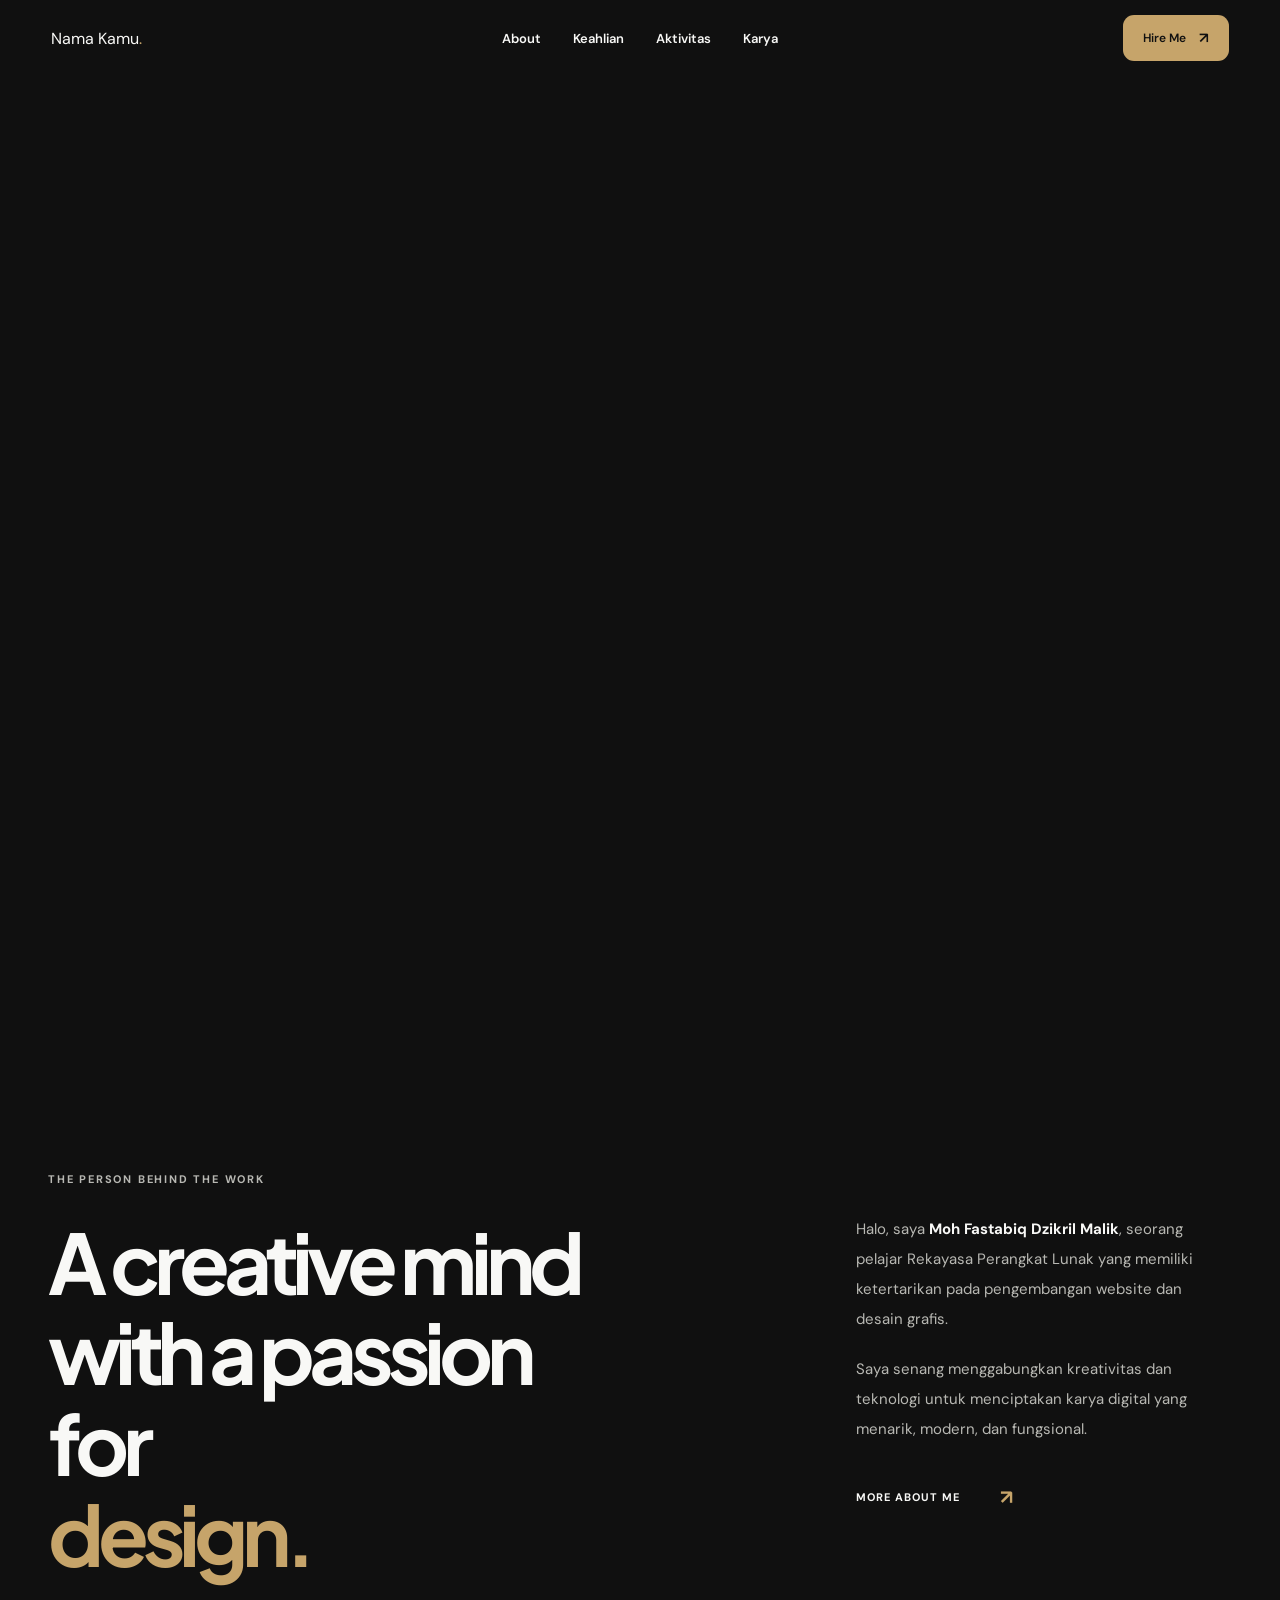
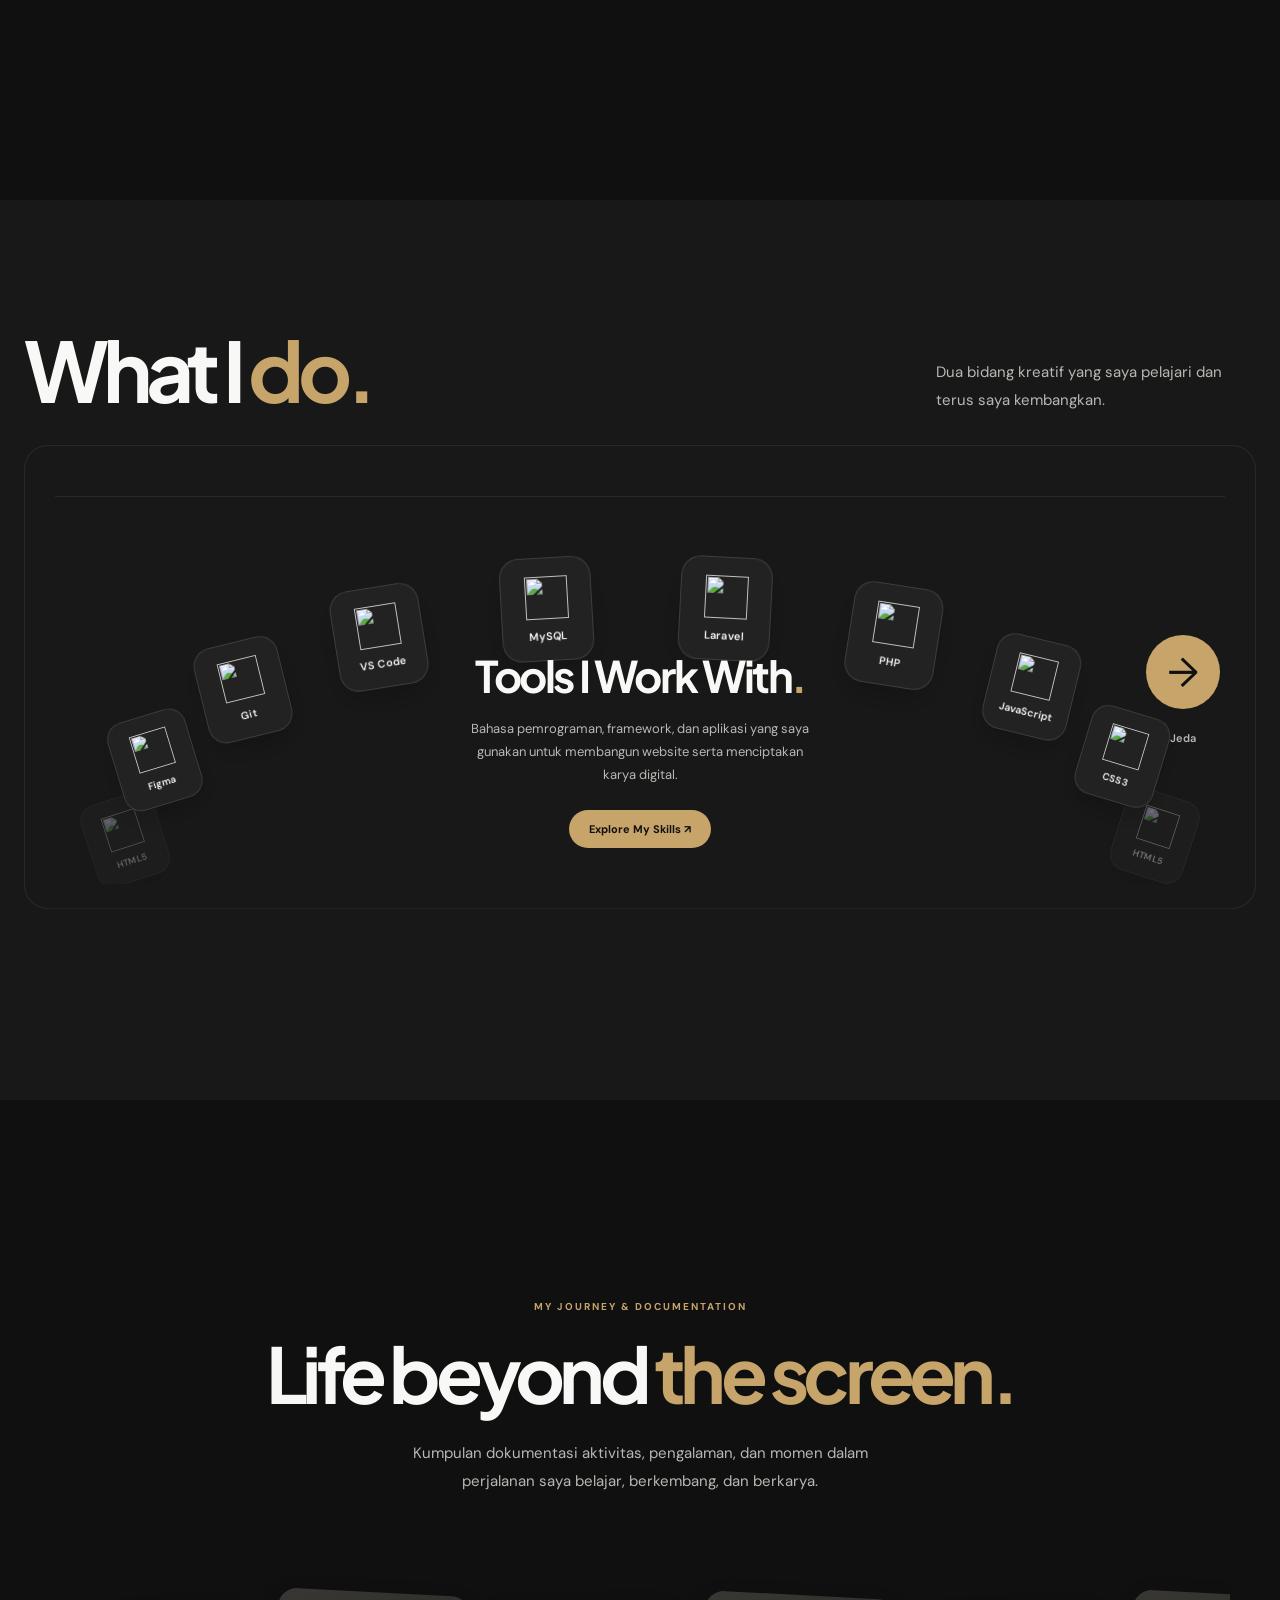
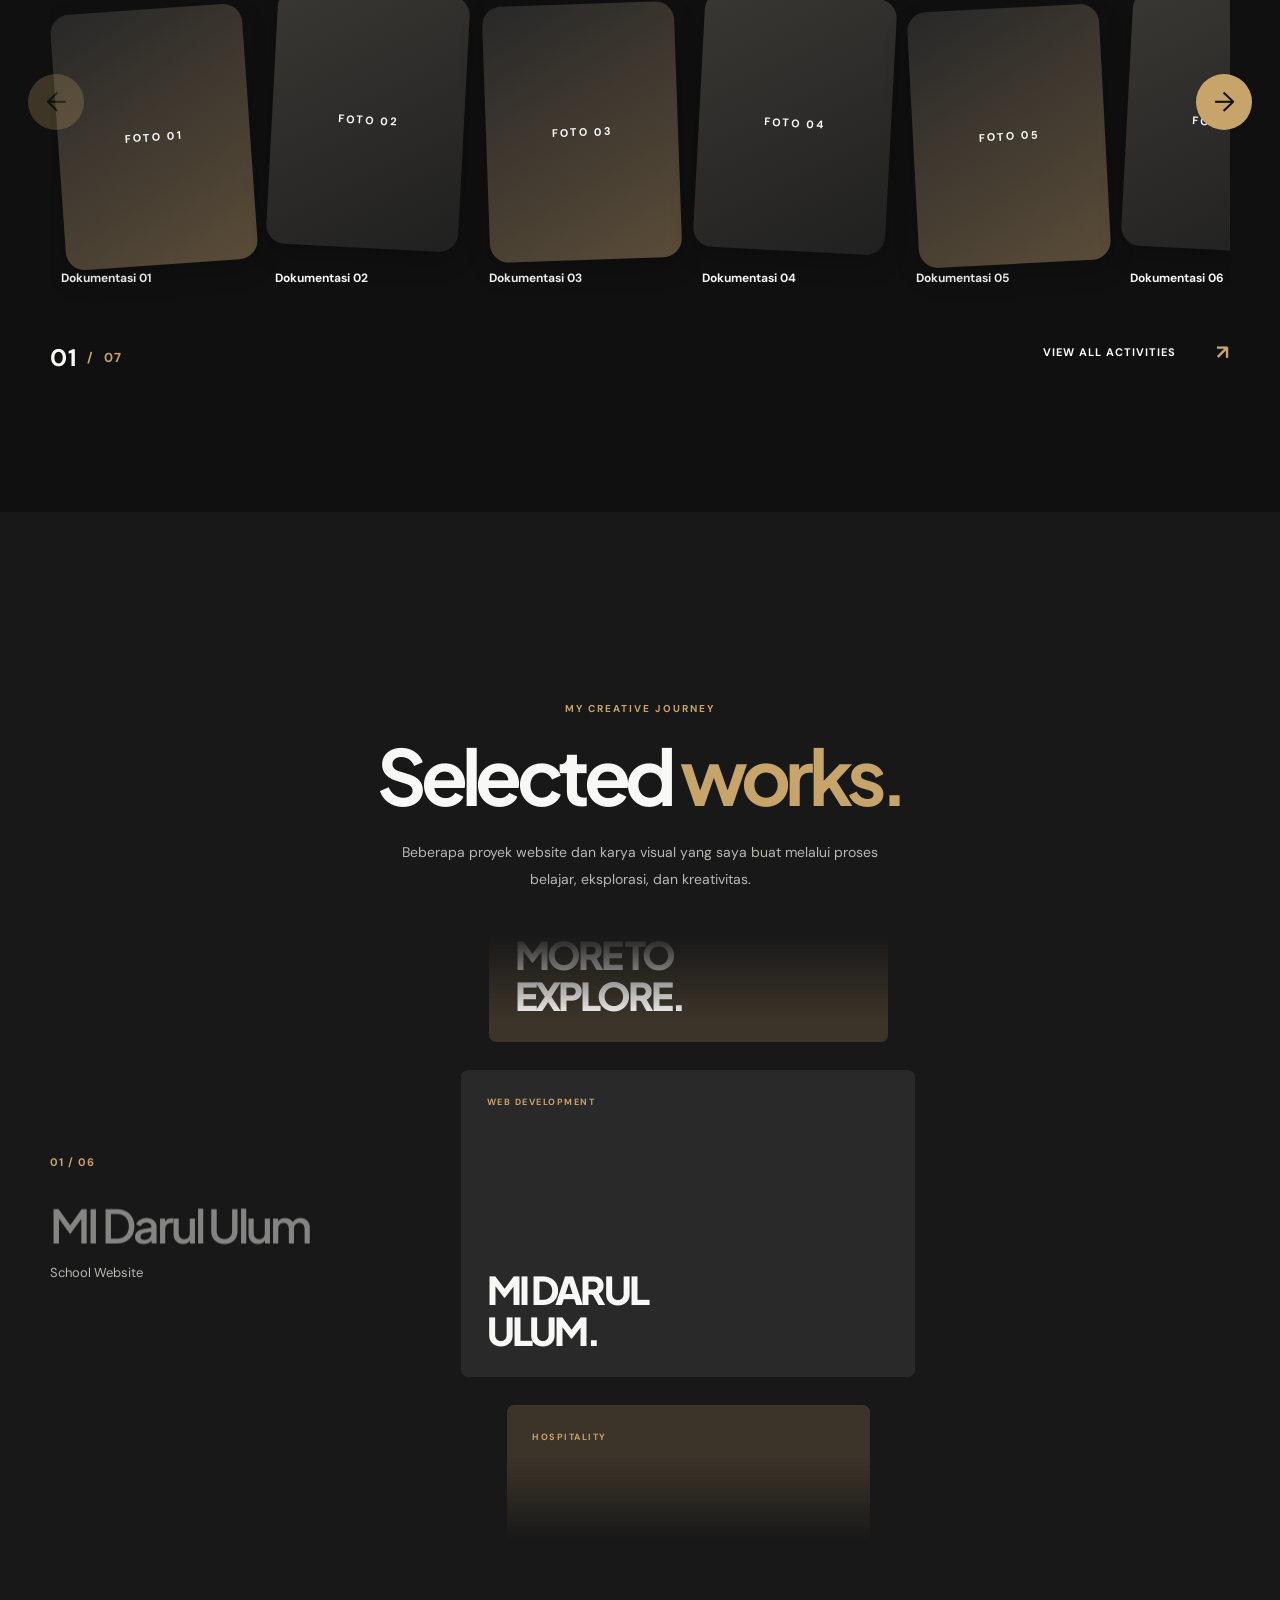
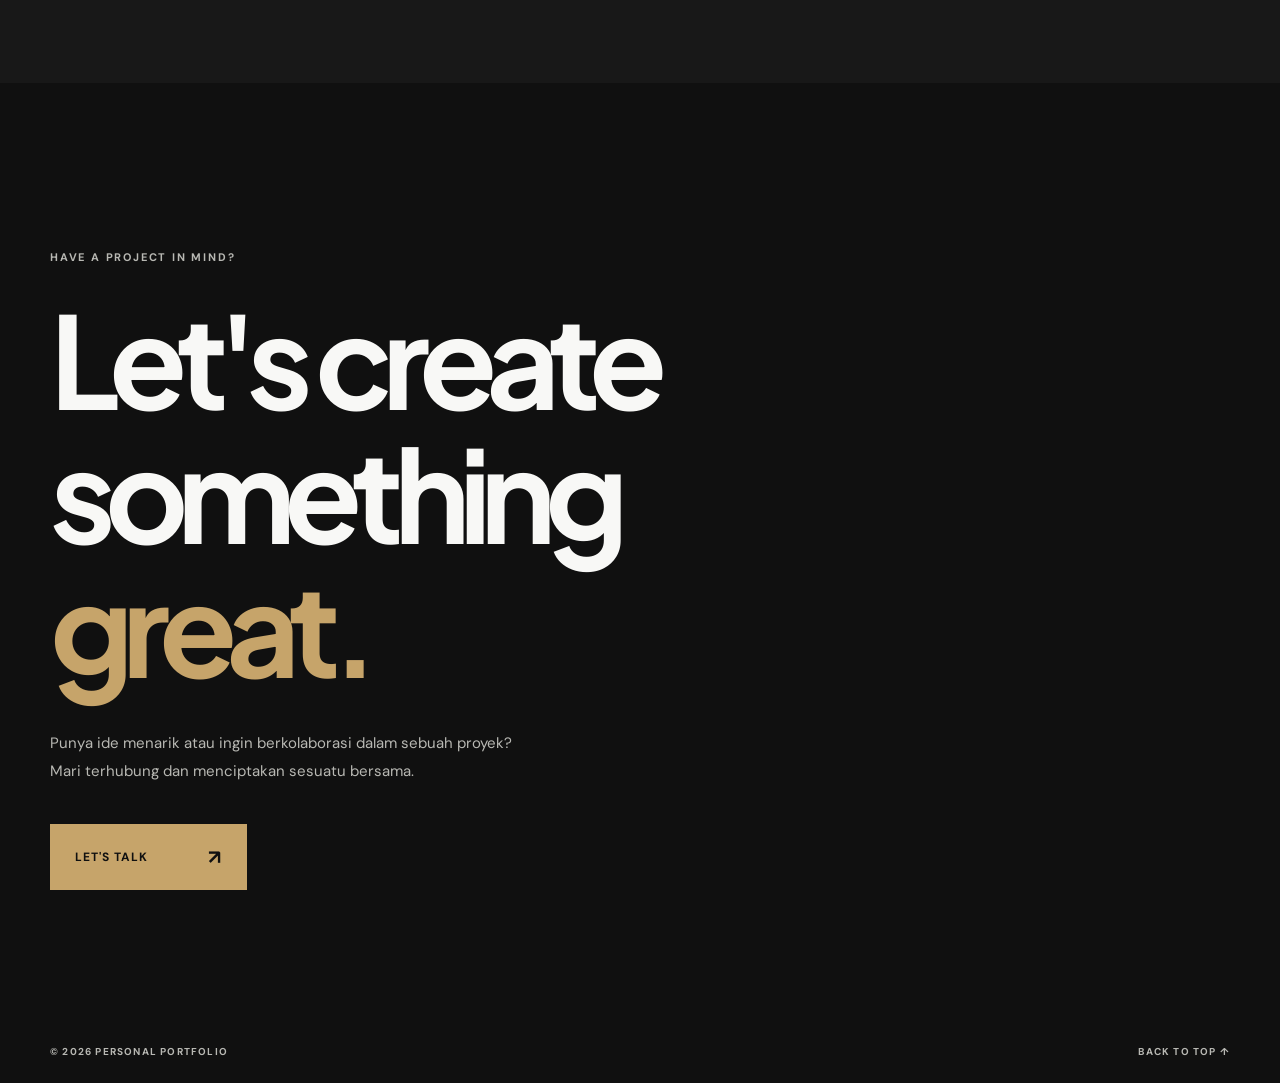
==== commit 405030c7: "animation" ====
--- a/index.html
+++ b/index.html
@@ -1,908 +1,1021 @@
 
 <!DOCTYPE html>
 <html lang="id">
+
 <head>
   <meta charset="UTF-8">
-  <meta name="viewport"
-        content="width=device-width, initial-scale=1.0">
+  <meta name="viewport" content="width=device-width, initial-scale=1.0">
 
   <title>Portfolio | Web & Graphic Designer</title>
 
-  <link rel="preconnect"
-        href="https://fonts.googleapis.com">
-
-  <link rel="preconnect"
-        href="https://fonts.gstatic.com"
-        crossorigin>
-
-  <link href="https://fonts.googleapis.com/css2?family=DM+Sans:wght@400;500;600;700&family=Plus+Jakarta+Sans:wght@400;500;600;700;800&display=swap"
-        rel="stylesheet">
-
-  
-
-
-
-
-
-<!-- =====================================
-     CSS
-===================================== -->
-
-<link rel="stylesheet" href="css/style.css">
-<link rel="stylesheet" href="css/home.css">
-<link rel="stylesheet" href="css/skills-orbit.css">
-<link rel="stylesheet" href="css/activities-slider.css">
-
-<!-- Selected Works Auto Scroll -->
-<link rel="stylesheet" href="css/selected-works.css">
-
-<!-- Final Refinement -->
-<link rel="stylesheet" href="css/refinement.css">
-
-
-<!-- =====================================
-     JAVASCRIPT
-===================================== -->
-
-<script src="js/script.js" defer></script>
-<script src="js/home.js" defer></script>
-<script src="js/skills-orbit.js" defer></script>
-<script src="js/activities-slider.js" defer></script>
-
-<!-- Selected Works Auto Scroll -->
-<script src="js/selected-works.js" defer></script>
-
-
-
+  <!-- GOOGLE FONTS -->
+  <link rel="preconnect" href="https://fonts.googleapis.com">
+  <link rel="preconnect" href="https://fonts.gstatic.com" crossorigin>
+
+<!-- ACTIVATE CINEMATIC INTRO -->
+<script>
+  (() => {
+    const key = "portfolio-intro-seen";
+
+    let shouldPlay = true;
+
+    try {
+      shouldPlay = sessionStorage.getItem(key) !== "1";
+
+      if (shouldPlay) {
+        sessionStorage.setItem(key, "1");
+      }
+    } catch (error) {
+      // Intro tetap boleh berjalan jika storage dibatasi.
+    }
+
+    const reduceMotion = window.matchMedia(
+      "(prefers-reduced-motion: reduce)"
+    ).matches;
+
+    if (!shouldPlay || reduceMotion) return;
+
+    document.documentElement.classList.add("intro-running");
+
+    // Emergency fallback: never trap visitors on loading.
+    window.__portfolioIntroFallback = setTimeout(() => {
+      const root = document.documentElement;
+
+      if (root.classList.contains("intro-running")) {
+        root.classList.remove(
+          "intro-running",
+          "intro-exiting",
+          "intro-skipped"
+        );
+
+        window.dispatchEvent(
+          new Event("portfolio:intro-complete")
+        );
+      }
+    }, 6500);
+  })();
+</script>
+
+  <link
+    href="https://fonts.googleapis.com/css2?family=DM+Sans:wght@400;500;600;700&family=Plus+Jakarta+Sans:wght@400;500;600;700;800&display=swap"
+    rel="stylesheet"
+  >
+
+  <!-- ==================================
+       CSS
+  =================================== -->
+
+  <link rel="stylesheet" href="css/style.css">
+  <link rel="stylesheet" href="css/home.css">
+  <link rel="stylesheet" href="css/skills-orbit.css">
+  <link rel="stylesheet" href="css/activities-slider.css">
+  <link rel="stylesheet" href="css/selected-works.css">
+
+  <!-- REFINEMENT -->
+  <link rel="stylesheet" href="css/refinement.css">
+  <link rel="stylesheet" href="css/layout-refinement.css">
+
+  <!-- CARBON & MUTED GOLD -->
+  <link rel="stylesheet" href="css/carbon-theme.css">
+
+  <!-- CINEMATIC ANIMATION -->
+  <link rel="stylesheet" href="css/navbar-motion.css">
+  <link rel="stylesheet" href="css/cinematic-home.css">
+  <link rel="stylesheet" href="css/cinematic-expertise.css">
+  <link rel="stylesheet" href="css/cinematic-loader.css">
+
+  <!-- ==================================
+       JAVASCRIPT
+  =================================== -->
+
+  <script src="js/script.js" defer></script>
+  <script src="js/home.js" defer></script>
+  <script src="js/skills-orbit.js" defer></script>
+  <script src="js/activities-slider.js" defer></script>
+  <script src="js/selected-works.js" defer></script>
+
+  <!-- CINEMATIC ANIMATION -->
+  <script src="js/navbar-motion.js" defer></script>
+  <script src="js/cinematic-home.js" defer></script>
+<script src="js/cinematic-expertise.js" defer></script>
 </head>
 
-
-<body class="home-page">
-
-
-<main class="page-wrapper">
-
-  <!-- HOME CARD -->
-  <div class="home-card">
-
-
-<!-- NAVBAR -->
-<header class="navbar">
-
-  <a href="index.html" class="brand">
-    Nama Kamu<span>.</span>
-  </a>
-
-  <nav class="nav-links" aria-label="Navigasi utama">
+<body class="home-page theme-carbon">
+
+
+
+  <!-- ==================================
+       NAVBAR
+  =================================== -->
+
+  <header class="navbar" id="siteNavbar">
+
+    <!-- BRAND -->
+    <a href="index.html" class="brand">
+      Nama Kamu<span>.</span>
+    </a>
+
+    <!-- DESKTOP NAVIGATION -->
+    <nav class="nav-links" aria-label="Navigasi utama">
+      <a href="about.html">About</a>
+      <a href="keahlian.html">Keahlian</a>
+      <a href="aktivitas.html">Aktivitas</a>
+      <a href="projects.html">Karya</a>
+    </nav>
+
+    <!-- CTA -->
+    <a href="contact.html" class="nav-cta">
+      Hire Me <span>↗</span>
+    </a>
+
+    <!-- MOBILE TOGGLE -->
+    <button
+      class="menu-toggle"
+      type="button"
+      aria-label="Buka menu"
+      aria-expanded="false"
+      aria-controls="mobileMenu"
+    >
+      <span></span>
+      <span></span>
+    </button>
+
+  </header>
+
+  <!-- ==================================
+       MOBILE MENU
+  =================================== -->
+
+  <nav
+    class="mobile-menu"
+    id="mobileMenu"
+    aria-label="Navigasi mobile"
+    hidden
+  >
+    <a href="index.html">Home</a>
     <a href="about.html">About</a>
     <a href="keahlian.html">Keahlian</a>
     <a href="aktivitas.html">Aktivitas</a>
     <a href="projects.html">Karya</a>
+    <a href="contact.html">Contact</a>
   </nav>
 
-  <a href="contact.html" class="nav-cta">
-    Hire Me <span>↗</span>
-  </a>
-
-  <button
-    class="menu-toggle"
-    type="button"
-    aria-label="Buka menu"
-    aria-expanded="false"
-    aria-controls="mobileMenu">
-    <span></span>
-    <span></span>
-  </button>
-
-</header>
-
-<!-- MOBILE NAVBAR -->
-<nav class="mobile-menu"
-     id="mobileMenu"
-     aria-label="Navigasi mobile"
-     hidden>
-
-  <a href="index.html">Home</a>
-  <a href="about.html">About</a>
-  <a href="keahlian.html">Keahlian</a>
-  <a href="aktivitas.html">Aktivitas</a>
-  <a href="projects.html">Karya</a>
-  <a href="contact.html">Contact</a>
-
-</nav>
-
-
-    <!-- HERO -->
-    <section class="hero" id="home">
-
-      <!-- TOP LABEL -->
-      <div class="hero-top">
-        <span>PERSONAL PORTFOLIO</span>
-        <span>© 2026</span>
+  <!-- ==================================
+       MAIN CONTENT
+  =================================== -->
+
+  <main class="page-wrapper">
+
+    <!-- ==================================
+         HOME / HERO SECTION
+    =================================== -->
+
+    <div class="home-card">
+
+      <div class="navbar-space" aria-hidden="true"></div>
+
+      <section class="hero" id="home">
+
+       
+
+        <!-- GIANT TYPOGRAPHY -->
+        <h1 class="hero-heading">
+          <span class="hero-word word-left">WEB</span>
+          <span class="hero-word word-right">DESIGNER</span>
+        </h1>
+
+        <!-- HERO PORTRAIT -->
+        <div class="hero-portrait">
+
+          <div class="portrait-placeholder">
+            <span>YOUR PHOTO</span>
+          </div>
+
+          <img
+            class="hero-photo"
+            src="assets/images/foto-profil.png"
+            alt="Foto profil"
+          >
+
+        </div>
+
+        <!-- HERO BOTTOM -->
+        <div class="hero-bottom">
+
+        
+
+         
+
+        </div>
+
+
+      </section>
+
+    </div>
+
+
+    <!-- ==================================
+         01 / ABOUT ME
+         CINEMATIC TEXT REVEAL
+    =================================== -->
+
+    <section class="hp-section hp-about" id="about">
+
+      <div class="hp-container">
+
+       
+
+        <div class="hp-about-grid">
+
+          <!-- LEFT HEADING -->
+          <div class="hp-about-heading cine-about-heading">
+
+            <span class="hp-eyebrow">
+              THE PERSON BEHIND THE WORK
+            </span>
+
+            <h2 aria-label="A creative mind with a passion for design.">
+
+              <span class="cine-line">
+                <span class="cine-line-inner">
+                  A creative mind
+                </span>
+              </span>
+
+              <span class="cine-line">
+                <span class="cine-line-inner">
+                  with a passion
+                </span>
+              </span>
+
+              <span class="cine-line">
+                <span class="cine-line-inner">
+                  for <em>design.</em>
+                </span>
+              </span>
+
+            </h2>
+
+          </div>
+
+          <!-- RIGHT DESCRIPTION -->
+          <div class="hp-about-detail cine-about-detail">
+
+            <p>
+              Halo, saya
+              <strong>Moh Fastabiq Dzikril Malik</strong>,
+              seorang pelajar Rekayasa Perangkat Lunak
+              yang memiliki ketertarikan pada
+              pengembangan website dan desain grafis.
+            </p>
+
+            <p>
+              Saya senang menggabungkan kreativitas
+              dan teknologi untuk menciptakan karya
+              digital yang menarik, modern,
+              dan fungsional.
+            </p>
+
+            <a href="about.html" class="hp-text-link">
+              MORE ABOUT ME
+              <span>↗</span>
+            </a>
+
+          </div>
+
+        </div>
+
       </div>
 
-      <!-- BIG TYPOGRAPHY -->
-      <h1 class="hero-heading">
-        <span class="hero-word word-left">WEB</span>
-        <span class="hero-word word-right">DESIGNER</span>
-      </h1>
-
-      <!-- CENTER PORTRAIT -->
-      <div class="hero-portrait">
-
-        <div class="portrait-placeholder">
-          <span>YOUR PHOTO</span>
+    </section>
+
+
+    <!-- ==================================
+         02 / EXPERTISE
+    =================================== -->
+
+    <section class="hp-section hp-skills" id="skills">
+
+      <div class="hp-container">
+
+         
+
+        <!-- SECTION HEADING -->
+        <div class="hp-title-row">
+
+          <h2>
+            What I <em>do.</em>
+          </h2>
+
+          <p>
+            Dua bidang kreatif yang saya
+            pelajari dan terus saya kembangkan.
+          </p>
+
         </div>
 
-        <img
-          class="hero-photo"
-          src="assets/images/foto-profil.png"
-          alt="Foto profil"
-        >
+
+        <!-- ==================================
+             TOOLS & TECHNOLOGIES ORBIT
+        =================================== -->
+
+        <div class="tool-orbit">
+
+          <!-- ORBIT HEADER -->
+          <div class="orbit-header">
+            <span></span>
+            <span></span>
+          </div>
+
+          <!-- ORBIT STAGE -->
+          <div class="orbit-stage">
+
+            <!-- ROTATING WHEEL -->
+            <div class="orbit-wheel" aria-hidden="true">
+
+              <!-- HTML5 -->
+              <div class="orbit-tile" style="--tile-color:#E34F26">
+                <img
+                  src="https://cdn.jsdelivr.net/gh/devicons/devicon@latest/icons/html5/html5-original.svg"
+                  alt=""
+                >
+                <span>HTML5</span>
+              </div>
+
+              <!-- CSS3 -->
+              <div class="orbit-tile" style="--tile-color:#1572B6">
+                <img
+                  src="https://cdn.jsdelivr.net/gh/devicons/devicon@latest/icons/css3/css3-original.svg"
+                  alt=""
+                >
+                <span>CSS3</span>
+              </div>
+
+              <!-- JAVASCRIPT -->
+              <div class="orbit-tile" style="--tile-color:#F7DF1E">
+                <img
+                  src="https://cdn.jsdelivr.net/gh/devicons/devicon@latest/icons/javascript/javascript-original.svg"
+                  alt=""
+                >
+                <span>JavaScript</span>
+              </div>
+
+              <!-- PHP -->
+              <div class="orbit-tile" style="--tile-color:#777BB4">
+                <img
+                  src="https://cdn.jsdelivr.net/gh/devicons/devicon@latest/icons/php/php-original.svg"
+                  alt=""
+                >
+                <span>PHP</span>
+              </div>
+
+              <!-- LARAVEL -->
+              <div class="orbit-tile" style="--tile-color:#FF2D20">
+                <img
+                  src="https://cdn.jsdelivr.net/gh/devicons/devicon@latest/icons/laravel/laravel-original.svg"
+                  alt=""
+                >
+                <span>Laravel</span>
+              </div>
+
+              <!-- MYSQL -->
+              <div class="orbit-tile" style="--tile-color:#4479A1">
+                <img
+                  src="https://cdn.jsdelivr.net/gh/devicons/devicon@latest/icons/mysql/mysql-original.svg"
+                  alt=""
+                >
+                <span>MySQL</span>
+              </div>
+
+              <!-- VS CODE -->
+              <div class="orbit-tile" style="--tile-color:#007ACC">
+                <img
+                  src="https://cdn.jsdelivr.net/gh/devicons/devicon@latest/icons/vscode/vscode-original.svg"
+                  alt=""
+                >
+                <span>VS Code</span>
+              </div>
+
+              <!-- GIT -->
+              <div class="orbit-tile" style="--tile-color:#F05032">
+                <img
+                  src="https://cdn.jsdelivr.net/gh/devicons/devicon@latest/icons/git/git-original.svg"
+                  alt=""
+                >
+                <span>Git</span>
+              </div>
+
+              <!-- FIGMA -->
+              <div class="orbit-tile" style="--tile-color:#A259FF">
+                <img
+                  src="https://cdn.jsdelivr.net/gh/devicons/devicon@latest/icons/figma/figma-original.svg"
+                  alt=""
+                >
+                <span>Figma</span>
+              </div>
+
+            </div>
+
+            <!-- ORBIT CENTER CONTENT -->
+            <div class="orbit-content">
+
+
+              <h3>
+                Tools I Work With<span>.</span>
+              </h3>
+
+              <p>
+                Bahasa pemrograman, framework, dan aplikasi
+                yang saya gunakan untuk membangun website
+                serta menciptakan karya digital.
+              </p>
+
+              <a href="keahlian.html" class="orbit-cta">
+                Explore My Skills ↗
+              </a>
+
+            </div>
+
+            <!-- ORBIT CONTROLS -->
+            <div class="orbit-controls">
+
+              <button
+                class="orbit-next"
+                type="button"
+                aria-label="Putar ke teknologi berikutnya"
+              >
+                <span aria-hidden="true">→</span>
+              </button>
+
+              <button
+                class="orbit-toggle"
+                type="button"
+                aria-label="Jeda animasi"
+              >
+                Jeda
+              </button>
+
+            </div>
+
+          </div>
+
+          <!-- ACCESSIBILITY -->
+          <p class="orbit-accessible-list">
+            Teknologi yang ditampilkan:
+            HTML5, CSS3, JavaScript, PHP, Laravel,
+            MySQL, Visual Studio Code, Git, dan Figma.
+          </p>
+
+          
+
+        </div>
 
       </div>
 
-      <!-- BOTTOM CONTENT -->
-      <div class="hero-bottom">
-
-        <!-- LEFT -->
-        <div class="hero-intro">
-          <span class="intro-label">
-            HELLO, WELCOME TO MY WORLD.
+    </section>
+
+
+    <!-- ==================================
+         03 / ACTIVITIES
+    =================================== -->
+
+    <section class="hp-section hp-activities" id="activities">
+
+      <div class="hp-container">
+
+        
+
+        <!-- SECTION HEADING -->
+        <div class="activity-heading home-reveal">
+
+          <span class="activity-eyebrow">
+            MY JOURNEY & DOCUMENTATION
           </span>
 
+          <h2>
+            Life beyond
+            <em>the screen.</em>
+          </h2>
+
           <p>
-            Halo, saya <strong>Moh Fastabiq Dzikril Malik.</strong>
-            Saya memiliki ketertarikan pada
-            desain website dan desain grafis
-            yang kreatif, fungsional, dan menarik.
+            Kumpulan dokumentasi aktivitas, pengalaman,
+            dan momen dalam perjalanan saya
+            belajar, berkembang, dan berkarya.
           </p>
 
-          <a href="projects.html" class="primary-btn">
-            LIHAT KARYA SAYA
+        </div>
+
+        <!-- ==================================
+             PHOTO CAROUSEL
+        =================================== -->
+
+        <div class="activity-gallery home-reveal">
+
+          <div
+            class="activity-track"
+            id="activityTrack"
+            tabindex="0"
+            role="region"
+            aria-roledescription="carousel"
+            aria-label="Galeri dokumentasi aktivitas"
+          >
+
+            <!-- PHOTO 01 -->
+            <div class="activity-card">
+
+              <div class="activity-frame">
+                <img
+                  src="assets/images/aktivitas-01.jpg"
+                  alt="Dokumentasi aktivitas pertama"
+                  loading="lazy"
+                  draggable="false"
+                >
+                <span class="activity-placeholder">
+                  FOTO 01
+                </span>
+              </div>
+
+              <div class="activity-caption">
+                <span>Dokumentasi 01</span>
+              </div>
+
+            </div>
+
+            <!-- PHOTO 02 -->
+            <div class="activity-card">
+
+              <div class="activity-frame">
+                <img
+                  src="assets/images/aktivitas-02.jpg"
+                  alt="Dokumentasi aktivitas kedua"
+                  loading="lazy"
+                  draggable="false"
+                >
+                <span class="activity-placeholder">
+                  FOTO 02
+                </span>
+              </div>
+
+              <div class="activity-caption">
+                <span>Dokumentasi 02</span>
+              </div>
+
+            </div>
+
+            <!-- PHOTO 03 -->
+            <div class="activity-card">
+
+              <div class="activity-frame">
+                <img
+                  src="assets/images/aktivitas-03.jpg"
+                  alt="Dokumentasi aktivitas ketiga"
+                  loading="lazy"
+                  draggable="false"
+                >
+                <span class="activity-placeholder">
+                  FOTO 03
+                </span>
+              </div>
+
+              <div class="activity-caption">
+                <span>Dokumentasi 03</span>
+              </div>
+
+            </div>
+
+            <!-- PHOTO 04 -->
+            <div class="activity-card">
+
+              <div class="activity-frame">
+                <img
+                  src="assets/images/aktivitas-04.jpg"
+                  alt="Dokumentasi aktivitas keempat"
+                  loading="lazy"
+                  draggable="false"
+                >
+                <span class="activity-placeholder">
+                  FOTO 04
+                </span>
+              </div>
+
+              <div class="activity-caption">
+                <span>Dokumentasi 04</span>
+              </div>
+
+            </div>
+
+            <!-- PHOTO 05 -->
+            <div class="activity-card">
+
+              <div class="activity-frame">
+                <img
+                  src="assets/images/aktivitas-05.jpg"
+                  alt="Dokumentasi aktivitas kelima"
+                  loading="lazy"
+                  draggable="false"
+                >
+                <span class="activity-placeholder">
+                  FOTO 05
+                </span>
+              </div>
+
+              <div class="activity-caption">
+                <span>Dokumentasi 05</span>
+              </div>
+
+            </div>
+
+            <!-- PHOTO 06 -->
+            <div class="activity-card">
+
+              <div class="activity-frame">
+                <img
+                  src="assets/images/aktivitas-06.jpg"
+                  alt="Dokumentasi aktivitas keenam"
+                  loading="lazy"
+                  draggable="false"
+                >
+                <span class="activity-placeholder">
+                  FOTO 06
+                </span>
+              </div>
+
+              <div class="activity-caption">
+                <span>Dokumentasi 06</span>
+              </div>
+
+            </div>
+
+            <!-- PHOTO 07 -->
+            <div class="activity-card">
+
+              <div class="activity-frame">
+                <img
+                  src="assets/images/aktivitas-07.jpg"
+                  alt="Dokumentasi aktivitas ketujuh"
+                  loading="lazy"
+                  draggable="false"
+                >
+                <span class="activity-placeholder">
+                  FOTO 07
+                </span>
+              </div>
+
+              <div class="activity-caption">
+                <span>Dokumentasi 07</span>
+              </div>
+
+            </div>
+
+          </div>
+
+          <!-- SLIDER CONTROLS -->
+          <button
+            class="activity-arrow activity-prev"
+            type="button"
+            aria-label="Geser foto ke kiri"
+          >
+            <span aria-hidden="true">←</span>
+          </button>
+
+          <button
+            class="activity-arrow activity-next"
+            type="button"
+            aria-label="Geser foto ke kanan"
+          >
+            <span aria-hidden="true">→</span>
+          </button>
+
+        </div>
+
+        <!-- BOTTOM NAVIGATION -->
+        <div class="activity-bottom home-reveal">
+
+          <div class="activity-indicator">
+            <span class="activity-current">01</span>
+            <span class="activity-separator">/</span>
+            <span class="activity-total">07</span>
+          </div>
+
+          <a href="aktivitas.html" class="hp-text-link">
+            VIEW ALL ACTIVITIES
             <span>↗</span>
           </a>
+
         </div>
 
-        <!-- RIGHT -->
-        <div class="hero-description">
-          <span class="description-line"></span>
+      </div>
+
+    </section>
+
+
+    <!-- ==================================
+         04 / SELECTED WORKS
+    =================================== -->
+
+    <section class="hp-section hp-projects" id="projects">
+
+      <div class="hp-container">
+
+       
+
+        <!-- SECTION HEADING -->
+        <div class="sw-intro home-reveal">
+
+          <span class="sw-eyebrow">
+            MY CREATIVE JOURNEY
+          </span>
+
+          <h2>
+            Selected <em>works.</em>
+          </h2>
 
           <p>
-            Mengubah ide menjadi pengalaman
-            digital melalui kreativitas,
-            desain, dan teknologi.
+            Beberapa proyek website dan karya visual
+            yang saya buat melalui proses belajar,
+            eksplorasi, dan kreativitas.
           </p>
 
-          <span class="hero-role">
-            WEB DESIGNER / GRAPHIC DESIGNER
+        </div>
+
+        <!-- ==================================
+             AUTO SCROLL SHOWCASE
+        =================================== -->
+
+        <div class="sw-auto-showcase">
+
+          <!-- LEFT INFORMATION -->
+          <div class="sw-info-panel">
+
+            <span class="sw-small-label">
+              
+            </span>
+
+            <div class="sw-project-detail">
+
+              <span class="sw-project-number">
+                01 / 06
+              </span>
+
+              <h3 class="sw-active-title">
+                MI Darul Ulum
+              </h3>
+
+              <p class="sw-active-type">
+                School Website
+              </p>
+
+            </div>
+
+            <span class="sw-info-footer">
+              
+            </span>
+
+          </div>
+
+          <!-- ==================================
+               CENTER AUTO SCROLL
+          =================================== -->
+
+          <div
+            class="sw-rail"
+            role="region"
+            aria-label="Galeri proyek berjalan otomatis"
+          >
+
+            <div class="sw-rail-track">
+
+              <div class="sw-rail-group">
+
+                <!-- PROJECT 01 -->
+                <article
+                  class="sw-slide"
+                  data-title="MI Darul Ulum"
+                  data-type="School Website"
+                >
+
+                  <div class="sw-slide-visual sw-tone-school">
+
+                    <div class="sw-slide-fallback">
+                      <small>WEB DEVELOPMENT</small>
+                      <strong>MI DARUL<br>ULUM.</strong>
+                    </div>
+
+                    <img
+                      src="assets/images/projects/mi-darul-ulum.jpg"
+                      alt="Preview website MI Darul Ulum"
+                      loading="lazy"
+                    >
+
+                  </div>
+
+                </article>
+
+                <!-- PROJECT 02 -->
+                <article
+                  class="sw-slide"
+                  data-title="Hotel Senja Baru"
+                  data-type="Hotel Website"
+                >
+
+                  <div class="sw-slide-visual sw-tone-hotel">
+
+                    <div class="sw-slide-fallback">
+                      <small>HOSPITALITY</small>
+                      <strong>SENJA<br>BARU.</strong>
+                    </div>
+
+                    <img
+                      src="assets/images/projects/hotel-senja-baru.jpg"
+                      alt="Preview website Hotel Senja Baru"
+                      loading="lazy"
+                    >
+
+                  </div>
+
+                </article>
+
+                <!-- PROJECT 03 -->
+                <article
+                  class="sw-slide"
+                  data-title="Personal Portfolio"
+                  data-type="Portfolio Website"
+                >
+
+                  <div class="sw-slide-visual sw-tone-portfolio">
+
+                    <div class="sw-slide-fallback">
+                      <small>PERSONAL BRANDING</small>
+                      <strong>CREATIVE<br>PORTFOLIO.</strong>
+                    </div>
+
+                    <img
+                      src="assets/images/projects/portfolio.jpg"
+                      alt="Preview personal portfolio"
+                      loading="lazy"
+                    >
+
+                  </div>
+
+                </article>
+
+                <!-- PROJECT 04 -->
+                <article
+                  class="sw-slide"
+                  data-title="Hand Tracking 3D"
+                  data-type="Interactive Project"
+                >
+
+                  <div class="sw-slide-visual sw-tone-tracking">
+
+                    <div class="sw-slide-fallback">
+                      <small>CREATIVE CODING</small>
+                      <strong>HAND<br>TRACKING.</strong>
+                    </div>
+
+                    <img
+                      src="assets/images/projects/hand-tracking.jpg"
+                      alt="Preview proyek Hand Tracking 3D"
+                      loading="lazy"
+                    >
+
+                  </div>
+
+                </article>
+
+                <!-- PROJECT 05 -->
+                <article
+                  class="sw-slide"
+                  data-title="Graphic Design"
+                  data-type="Poster & Visual Design"
+                >
+
+                  <div class="sw-slide-visual sw-tone-poster">
+
+                    <div class="sw-slide-fallback">
+                      <small>GRAPHIC DESIGN</small>
+                      <strong>VISUAL<br>STORIES.</strong>
+                    </div>
+
+                    <img
+                      src="assets/images/projects/poster-design.jpg"
+                      alt="Preview karya desain poster"
+                      loading="lazy"
+                    >
+
+                  </div>
+
+                </article>
+
+                <!-- PROJECT 06 -->
+                <article
+                  class="sw-slide"
+                  data-title="Creative Experiments"
+                  data-type="Other Creative Works"
+                >
+
+                  <div class="sw-slide-visual sw-tone-other">
+
+                    <div class="sw-slide-fallback">
+                      <small>OTHER PROJECTS</small>
+                      <strong>MORE TO<br>EXPLORE.</strong>
+                    </div>
+
+                    <img
+                      src="assets/images/projects/other-works.jpg"
+                      alt="Preview karya kreatif lainnya"
+                      loading="lazy"
+                    >
+
+                  </div>
+
+                </article>
+
+              </div>
+              <!-- END SW RAIL GROUP -->
+
+            </div>
+            <!-- END SW RAIL TRACK -->
+
+          </div>
+          <!-- END CENTER AUTO SCROLL -->
+
+          <!-- RIGHT DECORATION -->
+          <div class="sw-side-panel" aria-hidden="true">
+
+            <span></span>
+
+            <span class="sw-side-symbol"></span>
+
+            <p>
+              
+            </p>
+
+            <span></span>
+
+          </div>
+
+        </div>
+
+      </div>
+
+    </section>
+
+
+    <!-- ==================================
+         05 / CONTACT
+    =================================== -->
+
+    <section class="hp-contact" id="contact">
+
+      <div class="hp-container">
+
+        <!-- SECTION LABEL -->
+       
+
+        <!-- CONTACT CONTENT -->
+        <div class="hp-contact-content home-reveal">
+
+          <span class="hp-eyebrow">
+            HAVE A PROJECT IN MIND?
           </span>
+
+          <h2>
+            Let's create
+            something
+            <em>great.</em>
+          </h2>
+
+          <p>
+            Punya ide menarik atau ingin
+            berkolaborasi dalam sebuah proyek?
+            Mari terhubung dan menciptakan
+            sesuatu bersama.
+          </p>
+
+          <a href="contact.html" class="hp-contact-button">
+            LET'S TALK
+            <span>↗</span>
+          </a>
+
         </div>
 
+        <!-- FOOTER -->
+        <footer class="hp-footer">
+
+          <span>© 2026 PERSONAL PORTFOLIO</span>
+
+          <a href="#home">
+            BACK TO TOP ↑
+          </a>
+
+        </footer>
+
       </div>
 
-      <!-- HERO FOOTER -->
-      <div class="hero-footer">
-        <span>CREATIVE PORTFOLIO</span>
-        <span>SCROLL TO EXPLORE ↓</span>
-      </div>
-
     </section>
 
-  </div>
-
-  
-<!-- ==================================
-     HOME CONTENT PREVIEWS
-================================== -->
-
-<!-- 01 / ABOUT PREVIEW -->
-<section class="hp-section hp-about" id="about">
-
-  <div class="hp-container">
-
-    <div class="hp-section-top home-reveal">
-      <span>01 / ABOUT ME</span>
-      <span>A LITTLE ABOUT MYSELF</span>
-    </div>
-
-    <div class="hp-about-grid">
-
-      <div class="hp-about-heading home-reveal">
-        <span class="hp-eyebrow">
-          THE PERSON BEHIND THE WORK
-        </span>
-
-        <h2>
-          A creative mind
-          with a passion
-          for <em>design.</em>
-        </h2>
-      </div>
-
-      <div class="hp-about-detail home-reveal">
-
-        <p>
-          Halo, saya <strong>Moh Fastabiq Dzikril Malik</strong>,
-          seorang pelajar Rekayasa Perangkat Lunak
-          yang memiliki ketertarikan pada
-          pengembangan website dan desain grafis.
-        </p>
-
-        <p>
-          Saya senang menggabungkan kreativitas
-          dan teknologi untuk menciptakan karya
-          digital yang menarik, modern,
-          dan fungsional.
-        </p>
-
-        <a href="about.html" class="hp-text-link">
-          MORE ABOUT ME
-          <span>↗</span>
-        </a>
-
-      </div>
-
-    </div>
-
-  </div>
-
-</section>
-
-
-<!-- 02 / EXPERTISE PREVIEW -->
-<section class="hp-section hp-skills" id="skills">
-
-  <div class="hp-container">
-
-    <div class="hp-section-top home-reveal">
-      <span>02 / EXPERTISE</span>
-      <span>WHAT I DO</span>
-    </div>
-
-    <div class="hp-title-row home-reveal">
-      <h2>
-        What I <em>do.</em>
-      </h2>
-
-      <p>
-        Dua bidang kreatif yang saya
-        pelajari dan terus saya kembangkan.
-      </p>
-    </div>
-
-    <div class="hp-skills-list">
-
-     
-<!-- ===================================
-     TOOLS & TECHNOLOGIES ORBIT
-=================================== -->
-
-<div class="tool-orbit">
-
-  <div class="orbit-header">
-    <span>TOOLS & TECHNOLOGIES</span>
-    <span>MY CREATIVE TOOLKIT / 2026</span>
-  </div>
-
-  <!-- AREA PERPUTARAN -->
-  <div class="orbit-stage">
-
-    <div class="orbit-wheel" aria-hidden="true">
-
-      <div class="orbit-tile" style="--tile-color:#E34F26">
-        <img src="https://cdn.jsdelivr.net/gh/devicons/devicon@latest/icons/html5/html5-original.svg" alt="">
-        <span>HTML5</span>
-      </div>
-
-      <div class="orbit-tile" style="--tile-color:#1572B6">
-        <img src="https://cdn.jsdelivr.net/gh/devicons/devicon@latest/icons/css3/css3-original.svg" alt="">
-        <span>CSS3</span>
-      </div>
-
-      <div class="orbit-tile" style="--tile-color:#F7DF1E">
-        <img src="https://cdn.jsdelivr.net/gh/devicons/devicon@latest/icons/javascript/javascript-original.svg" alt="">
-        <span>JavaScript</span>
-      </div>
-
-      <div class="orbit-tile" style="--tile-color:#777BB4">
-        <img src="https://cdn.jsdelivr.net/gh/devicons/devicon@latest/icons/php/php-original.svg" alt="">
-        <span>PHP</span>
-      </div>
-
-      <div class="orbit-tile" style="--tile-color:#FF2D20">
-        <img src="https://cdn.jsdelivr.net/gh/devicons/devicon@latest/icons/laravel/laravel-original.svg" alt="">
-        <span>Laravel</span>
-      </div>
-
-      <div class="orbit-tile" style="--tile-color:#4479A1">
-        <img src="https://cdn.jsdelivr.net/gh/devicons/devicon@latest/icons/mysql/mysql-original.svg" alt="">
-        <span>MySQL</span>
-      </div>
-
-      <div class="orbit-tile" style="--tile-color:#007ACC">
-        <img src="https://cdn.jsdelivr.net/gh/devicons/devicon@latest/icons/vscode/vscode-original.svg" alt="">
-        <span>VS Code</span>
-      </div>
-
-      <div class="orbit-tile" style="--tile-color:#F05032">
-        <img src="https://cdn.jsdelivr.net/gh/devicons/devicon@latest/icons/git/git-original.svg" alt="">
-        <span>Git</span>
-      </div>
-
-      <div class="orbit-tile" style="--tile-color:#A259FF">
-        <img src="https://cdn.jsdelivr.net/gh/devicons/devicon@latest/icons/figma/figma-original.svg" alt="">
-        <span>Figma</span>
-      </div>
-
-    </div>
-
-    <!-- TEKS TENGAH -->
-    <div class="orbit-content">
-
-      <span class="orbit-eyebrow">
-        MY DIGITAL TOOLKIT
-      </span>
-
-      <h3>Tools I Work With<span>.</span></h3>
-
-      <p>
-        Bahasa pemrograman, framework, dan aplikasi
-        yang saya gunakan untuk membangun website
-        serta menciptakan karya digital.
-      </p>
-
-      <a href="keahlian.html" class="orbit-cta">
-        Explore My Skills ↗
-      </a>
-
-    </div>
-
-    <!-- CONTROLS -->
-    <div class="orbit-controls">
-
-      <button
-        class="orbit-next"
-        type="button"
-        aria-label="Putar ke teknologi berikutnya">
-        <span aria-hidden="true">→</span>
-      </button>
-
-      <button
-        class="orbit-toggle"
-        type="button"
-        aria-label="Jeda animasi">
-        Jeda
-      </button>
-
-    </div>
-
-  </div>
-
-  <p class="orbit-accessible-list">
-    Teknologi yang ditampilkan:
-    HTML5, CSS3, JavaScript, PHP, Laravel,
-    MySQL, Visual Studio Code, Git, dan Figma.
-  </p>
-
-  <div class="orbit-footer">
-    <span>DESIGN • DEVELOPMENT • CREATIVITY</span>
-    <span>A CONTINUOUS LEARNING JOURNEY</span>
-  </div>
-
-</div>
-
-
-</section>
-
-
-<!-- =====================================
-     03 / ACTIVITIES PREVIEW
-===================================== -->
-<section class="hp-section hp-activities" id="activities">
-
-  <div class="hp-container">
-
-    <!-- SECTION LABEL -->
-    <div class="hp-section-top home-reveal">
-      <span>03 / ACTIVITIES</span>
-      <span>BEHIND THE SCENES</span>
-    </div>
-
-    <!-- CENTER HEADING -->
-    <div class="activity-heading home-reveal">
-
-      <span class="activity-eyebrow">
-        MY JOURNEY & DOCUMENTATION
-      </span>
-
-      <h2>
-        Life beyond
-        <em>the screen.</em>
-      </h2>
-
-      <p>
-        Kumpulan dokumentasi aktivitas, pengalaman,
-        dan momen dalam perjalanan saya
-        belajar, berkembang, dan berkarya.
-      </p>
-
-    </div>
-
-    <!-- PHOTO CAROUSEL -->
-    <div class="activity-gallery home-reveal">
-
-      <div
-        class="activity-track"
-        id="activityTrack"
-        tabindex="0"
-        role="region"
-        aria-roledescription="carousel"
-        aria-label="Galeri dokumentasi aktivitas"
-      >
-
-        <!-- PHOTO 01 -->
-        <div class="activity-card">
-
-          <div class="activity-frame">
-            <img
-              src="assets/images/aktivitas-01.jpg"
-              alt="Dokumentasi aktivitas pertama"
-              loading="lazy"
-              draggable="false"
-            >
-
-            <span class="activity-placeholder">
-              FOTO 01
-            </span>
-          </div>
-
-          <div class="activity-caption">
-            <span>Dokumentasi 01</span>
-          </div>
-
-        </div>
-
-        <!-- PHOTO 02 -->
-        <div class="activity-card">
-
-          <div class="activity-frame">
-            <img
-              src="assets/images/aktivitas-02.jpg"
-              alt="Dokumentasi aktivitas kedua"
-              loading="lazy"
-              draggable="false"
-            >
-
-            <span class="activity-placeholder">
-              FOTO 02
-            </span>
-          </div>
-
-          <div class="activity-caption">
-            <span>Dokumentasi 02</span>
-          </div>
-
-        </div>
-
-        <!-- PHOTO 03 -->
-        <div class="activity-card">
-
-          <div class="activity-frame">
-            <img
-              src="assets/images/aktivitas-03.jpg"
-              alt="Dokumentasi aktivitas ketiga"
-              loading="lazy"
-              draggable="false"
-            >
-
-            <span class="activity-placeholder">
-              FOTO 03
-            </span>
-          </div>
-
-          <div class="activity-caption">
-            <span>Dokumentasi 03</span>
-          </div>
-
-        </div>
-
-        <!-- PHOTO 04 -->
-        <div class="activity-card">
-
-          <div class="activity-frame">
-            <img
-              src="assets/images/aktivitas-04.jpg"
-              alt="Dokumentasi aktivitas keempat"
-              loading="lazy"
-              draggable="false"
-            >
-
-            <span class="activity-placeholder">
-              FOTO 04
-            </span>
-          </div>
-
-          <div class="activity-caption">
-            <span>Dokumentasi 04</span>
-          </div>
-
-        </div>
-
-        <!-- PHOTO 05 -->
-        <div class="activity-card">
-
-          <div class="activity-frame">
-            <img
-              src="assets/images/aktivitas-05.jpg"
-              alt="Dokumentasi aktivitas kelima"
-              loading="lazy"
-              draggable="false"
-            >
-
-            <span class="activity-placeholder">
-              FOTO 05
-            </span>
-          </div>
-
-          <div class="activity-caption">
-            <span>Dokumentasi 05</span>
-          </div>
-
-        </div>
-
-        <!-- PHOTO 06 -->
-        <div class="activity-card">
-
-          <div class="activity-frame">
-            <img
-              src="assets/images/aktivitas-06.jpg"
-              alt="Dokumentasi aktivitas keenam"
-              loading="lazy"
-              draggable="false"
-            >
-
-            <span class="activity-placeholder">
-              FOTO 06
-            </span>
-          </div>
-
-          <div class="activity-caption">
-            <span>Dokumentasi 06</span>
-          </div>
-
-        </div>
-
-        <!-- PHOTO 07 -->
-        <div class="activity-card">
-
-          <div class="activity-frame">
-            <img
-              src="assets/images/aktivitas-07.jpg"
-              alt="Dokumentasi aktivitas ketujuh"
-              loading="lazy"
-              draggable="false"
-            >
-
-            <span class="activity-placeholder">
-              FOTO 07
-            </span>
-          </div>
-
-          <div class="activity-caption">
-            <span>Dokumentasi 07</span>
-          </div>
-
-        </div>
-
-      </div>
-
-      <!-- NAVIGATION BUTTONS -->
-      <button
-        class="activity-arrow activity-prev"
-        type="button"
-        aria-label="Geser foto ke kiri"
-      >
-        <span aria-hidden="true">←</span>
-      </button>
-
-      <button
-        class="activity-arrow activity-next"
-        type="button"
-        aria-label="Geser foto ke kanan"
-      >
-        <span aria-hidden="true">→</span>
-      </button>
-
-    </div>
-
-    <!-- BOTTOM NAVIGATION -->
-    <div class="activity-bottom home-reveal">
-
-      <div class="activity-indicator">
-        <span class="activity-current">01</span>
-        <span class="activity-separator">/</span>
-        <span class="activity-total">07</span>
-      </div>
-
-      <a href="aktivitas.html" class="hp-text-link">
-        VIEW ALL ACTIVITIES
-        <span>↗</span>
-      </a>
-
-    </div>
-
-  </div>
-
-</section>
-
-
-
-
-
-<!-- =====================================
-     04 / SELECTED WORKS
-===================================== -->
-
-<section class="hp-section hp-projects" id="projects">
-
-  <div class="hp-container">
-
-    <!-- SECTION LABEL -->
-    <div class="hp-section-top home-reveal">
-      <span>04 / SELECTED WORKS</span>
-      <span>CREATIVE PORTFOLIO — 2026</span>
-    </div>
-
-    <!-- HEADING -->
-    <div class="sw-intro home-reveal">
-
-      <span class="sw-eyebrow">
-        MY CREATIVE JOURNEY
-      </span>
-
-      <h2>
-        Selected <em>works.</em>
-      </h2>
-
-      <p>
-        Beberapa proyek website dan karya visual
-        yang saya buat melalui proses belajar,
-        eksplorasi, dan kreativitas.
-      </p>
-
-    </div>
-
-    <!-- AUTO SCROLL SHOWCASE -->
-    <div class="sw-auto-showcase">
-
-      <!-- LEFT INFORMATION -->
-      <div class="sw-info-panel">
-
-        <span class="sw-small-label">
-          FEATURED PROJECT
-        </span>
-
-        <div class="sw-project-detail">
-          <span class="sw-project-number">
-            01 / 06
-          </span>
-
-          <h3 class="sw-active-title">
-            MI Darul Ulum
-          </h3>
-
-          <p class="sw-active-type">
-            School Website
-          </p>
-        </div>
-
-        <span class="sw-info-footer">
-          WEB DESIGN & CREATIVE DEVELOPMENT
-        </span>
-
-      </div>
-
-      <!-- CENTER AUTO SCROLL -->
-      <div class="sw-rail"
-           role="region"
-           aria-label="Galeri proyek berjalan otomatis">
-
-        <div class="sw-rail-track">
-
-          <div class="sw-rail-group">
-
-            <!-- PROJECT 01 -->
-            <article
-              class="sw-slide"
-              data-title="MI Darul Ulum"
-              data-type="School Website">
-
-              <div class="sw-slide-visual sw-tone-school">
-
-                <div class="sw-slide-fallback">
-                  <small>WEB DEVELOPMENT</small>
-                  <strong>MI DARUL<br>ULUM.</strong>
-                </div>
-
-                <img
-                  src="assets/images/projects/mi-darul-ulum.jpg"
-                  alt="Preview website MI Darul Ulum"
-                  loading="lazy">
-              </div>
-
-            </article>
-
-            <!-- PROJECT 02 -->
-            <article
-              class="sw-slide"
-              data-title="Hotel Senja Baru"
-              data-type="Hotel Website">
-
-              <div class="sw-slide-visual sw-tone-hotel">
-
-                <div class="sw-slide-fallback">
-                  <small>HOSPITALITY</small>
-                  <strong>SENJA<br>BARU.</strong>
-                </div>
-
-                <img
-                  src="assets/images/projects/hotel-senja-baru.jpg"
-                  alt="Preview website Hotel Senja Baru"
-                  loading="lazy">
-              </div>
-
-            </article>
-
-            <!-- PROJECT 03 -->
-            <article
-              class="sw-slide"
-              data-title="Personal Portfolio"
-              data-type="Portfolio Website">
-
-              <div class="sw-slide-visual sw-tone-portfolio">
-
-                <div class="sw-slide-fallback">
-                  <small>PERSONAL BRANDING</small>
-                  <strong>CREATIVE<br>PORTFOLIO.</strong>
-                </div>
-
-                <img
-                  src="assets/images/projects/portfolio.jpg"
-                  alt="Preview personal portfolio"
-                  loading="lazy">
-              </div>
-
-            </article>
-
-            <!-- PROJECT 04 -->
-            <article
-              class="sw-slide"
-              data-title="Hand Tracking 3D"
-              data-type="Interactive Project">
-
-              <div class="sw-slide-visual sw-tone-tracking">
-
-                <div class="sw-slide-fallback">
-                  <small>CREATIVE CODING</small>
-                  <strong>HAND<br>TRACKING.</strong>
-                </div>
-
-                <img
-                  src="assets/images/projects/hand-tracking.jpg"
-                  alt="Preview proyek Hand Tracking 3D"
-                  loading="lazy">
-              </div>
-
-            </article>
-
-            <!-- PROJECT 05 -->
-            <article
-              class="sw-slide"
-              data-title="Graphic Design"
-              data-type="Poster & Visual Design">
-
-              <div class="sw-slide-visual sw-tone-poster">
-
-                <div class="sw-slide-fallback">
-                  <small>GRAPHIC DESIGN</small>
-                  <strong>VISUAL<br>STORIES.</strong>
-                </div>
-
-                <img
-                  src="assets/images/projects/poster-design.jpg"
-                  alt="Preview karya desain poster"
-                  loading="lazy">
-              </div>
-
-            </article>
-
-            <!-- PROJECT 06 -->
-            <article
-              class="sw-slide"
-              data-title="Creative Experiments"
-              data-type="Other Creative Works">
-
-              <div class="sw-slide-visual sw-tone-other">
-
-                <div class="sw-slide-fallback">
-                  <small>OTHER PROJECTS</small>
-                  <strong>MORE TO<br>EXPLORE.</strong>
-                </div>
-
-                <img
-                  src="assets/images/projects/other-works.jpg"
-                  alt="Preview karya kreatif lainnya"
-                  loading="lazy">
-              </div>
-
-            </article>
-
-          </div>
-
-        </div>
-
-      </div>
-
-      <!-- RIGHT INFORMATION -->
-      
-
-    </div>
-
-    
-  </div>
-
-</section>
-
-
-
-<!-- 05 / CONTACT PREVIEW -->
-<section class="hp-contact" id="contact">
-
-  <div class="hp-container">
-
-    <div class="hp-contact-top home-reveal">
-      <span>05 / LET'S CONNECT</span>
-      <span>OPEN FOR COLLABORATION</span>
-    </div>
-
-    <div class="hp-contact-content home-reveal">
-
-      <span class="hp-eyebrow">
-        HAVE A PROJECT IN MIND?
-      </span>
-
-      <h2>
-        Let's create
-        something
-        <em>great.</em>
-      </h2>
-
-      <p>
-        Punya ide menarik atau ingin
-        berkolaborasi dalam sebuah proyek?
-        Mari terhubung dan menciptakan
-        sesuatu bersama.
-      </p>
-
-      <a href="contact.html" class="hp-contact-button">
-        LET'S TALK
-        <span>↗</span>
-      </a>
-
-    </div>
-
-    <footer class="hp-footer">
-      <span>© 2026 PERSONAL PORTFOLIO</span>
-      <a href="#home">BACK TO TOP ↑</a>
-    </footer>
-
-  </div>
-
-</section>
-
-
-</main>
+  </main>
 
 </body>
 </html>
--- a/css/skills-orbit.css
+++ b/css/skills-orbit.css
@@ -1,710 +1,989 @@
+/* TOOLS ORBIT — CARBON & MUTED GOLD (cleaned) */
+
+
 
 /* ===================================
+
    TOOLS ORBIT — DARK EDITORIAL
+
 =================================== */
 
+
+
 .tool-orbit {
+
   position: relative;
+
   width: 100%;
+
   margin-top: 95px;
+
   padding: 28px 30px 24px;
 
-  background: #101622;
-  color: #F7F5F0;
+
+
+  background: #181818;
+
+  color: #F8F8F6;
+
+
 
   border-radius: 24px;
+
   overflow: hidden;
+
   isolation: isolate;
-}
+
+}
+
+
 
 /* HEADER */
 
+
+
 .orbit-header,
+
 .orbit-footer {
+
   display: flex;
+
   align-items: center;
+
   justify-content: space-between;
+
   gap: 20px;
 
+
+
   position: relative;
+
   z-index: 5;
-}
+
+}
+
+
 
 .orbit-header span,
+
 .orbit-footer span {
+
   font-size: 10px;
+
   font-weight: 700;
+
   letter-spacing: 1.5px;
-  color: #B8A89C;
-}
+
+  color: #B8B8B3;
+
+}
+
+
 
 .orbit-header {
+
   padding-bottom: 22px;
+
   border-bottom: 1px solid rgba(255,255,255,.12);
-}
+
+}
+
+
 
 /* ===================================
+
    ORBIT STAGE
+
 =================================== */
 
+
+
 .orbit-stage {
+
   position: relative;
+
   width: 100%;
+
   height: 470px;
+
   overflow: hidden;
-}
+
+}
+
+
 
 /* Elliptical orbit layer */
 
+
+
 .orbit-wheel {
+
   position: absolute;
+
   inset: 0;
+
   z-index: 2;
+
   pointer-events: none;
-}
+
+}
+
+
 
 .orbit-wheel.orbit-ready .orbit-tile {
+
   position: absolute;
+
   left: 0;
+
   top: 0;
-}
+
+}
+
+
 
 /* Fallback jika JS belum berjalan */
 
+
+
 .orbit-wheel:not(.orbit-ready) {
+
   display: flex;
+
   align-items: flex-start;
+
   justify-content: center;
+
   flex-wrap: wrap;
+
   gap: 12px;
+
   padding-top: 45px;
-}
+
+}
+
+
 
 .orbit-wheel:not(.orbit-ready) .orbit-tile {
+
   position: relative;
+
   flex-shrink: 0;
-}
+
+}
+
+
 
 /* ===================================
+
    ROTATING ICON TILES
+
 =================================== */
 
+
+
 .orbit-tile {
+
   width: 92px;
+
   height: 104px;
+
   padding: 13px 10px;
 
+
+
   display: flex;
+
   flex-direction: column;
+
   align-items: center;
+
   justify-content: center;
+
   gap: 10px;
 
+
+
   border-radius: 20px;
+
   border: 1px solid rgba(255,255,255,.15);
 
+
+
   background:
+
     linear-gradient(
+
       155deg,
+
       rgba(255,255,255,.20),
+
       rgba(255,255,255,.035)
+
     ),
-    #252B38;
+
+    #252525;
+
+
 
   box-shadow:
+
     0 17px 30px rgba(0,0,0,.22);
 
+
+
   backface-visibility: hidden;
+
   will-change: transform, opacity;
-}
+
+}
+
+
 
 .orbit-tile::before {
+
   content: "";
+
   position: absolute;
+
   inset: 0;
+
   z-index: -1;
 
+
+
   border-radius: inherit;
-  background: var(--tile-color);
-  opacity: .12;
-}
+
+  background: transparent;
+
+  opacity: 0;
+
+}
+
+
 
 .orbit-tile img {
+
   width: 43px;
+
   height: 43px;
+
   object-fit: contain;
+
   flex-shrink: 0;
-}
+
+}
+
+
 
 .orbit-tile span {
+
   font-family: var(--font-body);
-  color: #F7F5F0;
+
+  color: #F8F8F6;
+
+
 
   font-size: 11px;
+
   font-weight: 600;
+
   letter-spacing: .1px;
+
   text-align: center;
+
   white-space: nowrap;
-}
+
+}
+
+
 
 /* ===================================
+
    CENTER CONTENT
+
 =================================== */
 
+
+
 .orbit-content {
+
   position: absolute;
+
   z-index: 4;
 
+
+
   left: 50%;
+
   bottom: 36px;
+
   transform: translateX(-50%);
 
+
+
   width: min(410px, 64%);
+
   text-align: center;
 
+
+
   pointer-events: none;
-}
+
+}
+
+
 
 .orbit-eyebrow {
+
   display: block;
+
   margin-bottom: 14px;
 
-  color: #B8A89C;
+
+
+  color: #B8B8B3;
+
   font-size: 10px;
+
   font-weight: 700;
+
   letter-spacing: 2px;
-}
+
+}
+
+
 
 .orbit-content h3 {
+
   font-family: var(--font-heading);
+
   font-size: clamp(28px, 3.4vw, 46px);
+
   font-weight: 700;
+
   letter-spacing: -.055em;
+
   line-height: 1.15;
-}
+
+}
+
+
 
 .orbit-content h3 span {
-  color: #B8A89C;
-}
+
+  color: #C6A46A;
+
+}
+
+
 
 .orbit-content p {
+
   max-width: 340px;
+
   margin: 15px auto 0;
 
+
+
   font-size: 13px;
+
   line-height: 1.8;
-  color: #B0B3BC;
-}
+
+  color: #B8B8B3;
+
+}
+
+
 
 .orbit-cta {
+
   display: inline-flex;
+
   align-items: center;
+
   justify-content: center;
 
+
+
   margin-top: 23px;
+
   padding: 12px 20px;
 
+
+
   border-radius: 30px;
-  background: #F7F5F0;
-  color: #1D2433;
+
+  background: #F8F8F6;
+
+  color: #101010;
+
+
 
   font-size: 11px;
+
   font-weight: 700;
 
+
+
   pointer-events: auto;
 
+
+
   transition:
+
     background .3s ease,
+
     transform .3s ease;
-}
+
+}
+
+
 
 .orbit-cta:hover {
-  background: #E4DED6;
+
+  background: #F8F8F6;
+
   transform: translateY(-3px);
-}
+
+}
+
+
 
 /* ===================================
+
    CONTROLS
+
 =================================== */
 
+
+
 .orbit-controls {
+
   position: absolute;
+
   z-index: 6;
 
+
+
   top: 51%;
+
   right: 5px;
+
   transform: translateY(-50%);
 
+
+
   display: flex;
+
   flex-direction: column;
+
   align-items: center;
+
   gap: 14px;
-}
+
+}
+
+
 
 .orbit-next {
+
   width: 74px;
+
   height: 74px;
 
+
+
   display: flex;
+
   align-items: center;
+
   justify-content: center;
 
+
+
   border: 1px solid rgba(255,255,255,.12);
+
   border-radius: 50%;
 
-  background: #29303C;
+
+
+  background: #C6A46A;
+
   color: white;
 
+
+
   font-size: 40px;
+
   cursor: pointer;
 
+
+
   transition:
+
     transform .3s ease,
+
     background .3s ease;
-}
+
+}
+
+
 
 .orbit-next:hover {
-  background: #4A5568;
+
+  background: #F8F8F6;
+
   transform: scale(1.07);
-}
+
+}
+
+
 
 .orbit-next span {
+
   transition: transform .3s ease;
-}
+
+}
+
+
 
 .orbit-next:hover span {
+
   transform: translateX(5px);
-}
+
+}
+
+
 
 .orbit-toggle {
+
   background: transparent;
-  color: #B8A89C;
+
+  color: #B8B8B3;
+
   border: none;
+
   padding: 8px 12px;
 
+
+
   font-size: 11px;
+
   font-weight: 600;
+
   cursor: pointer;
-}
+
+}
+
+
 
 .orbit-toggle:hover {
-  color: #FFFFFF;
-}
+
+  color: #F8F8F6;
+
+}
+
+
 
 .orbit-next:focus-visible,
+
 .orbit-toggle:focus-visible,
+
 .orbit-cta:focus-visible {
-  outline: 2px solid #F7F5F0;
+
+  outline: 2px solid #F8F8F6;
+
   outline-offset: 4px;
-}
+
+}
+
+
 
 /* Screen-reader-only list */
 
+
+
 .orbit-accessible-list {
+
   position: absolute;
+
   width: 1px;
+
   height: 1px;
+
   padding: 0;
+
   margin: -1px;
+
   overflow: hidden;
+
   clip-path: inset(50%);
+
   white-space: nowrap;
-}
+
+}
+
+
 
 /* ===================================
+
    FOOTER
+
 =================================== */
 
+
+
 .orbit-footer {
+
   padding-top: 20px;
+
   border-top: 1px solid rgba(255,255,255,.12);
-}
+
+}
+
+
 
 /* ===================================
+
    TABLET
+
 =================================== */
 
+
+
 @media (max-width: 1000px) {
 
+
+
   .tool-orbit {
+
     margin-top: 75px;
+
     padding: 24px;
-  }
+
+  }
+
+
 
   .orbit-tile {
+
     width: 77px;
+
     height: 88px;
+
     border-radius: 16px;
+
     gap: 7px;
-  }
+
+  }
+
+
 
   .orbit-tile img {
+
     width: 35px;
+
     height: 35px;
-  }
+
+  }
+
+
 
   .orbit-tile span {
+
     font-size: 10px;
-  }
+
+  }
+
+
 
   .orbit-controls {
+
     right: 0;
-  }
+
+  }
+
+
 
   .orbit-next {
+
     width: 62px;
+
     height: 62px;
+
     font-size: 32px;
-  }
-}
+
+  }
+
+}
+
+
 
 /* ===================================
+
    MOBILE
+
 =================================== */
 
+
+
 @media (max-width: 760px) {
 
+
+
   .tool-orbit {
+
     margin-top: 60px;
+
     padding: 20px 14px;
+
     border-radius: 16px;
-  }
+
+  }
+
+
 
   .orbit-header,
+
   .orbit-footer {
+
     gap: 12px;
-  }
+
+  }
+
+
 
   .orbit-header span,
+
   .orbit-footer span {
+
     font-size: 8px;
+
     letter-spacing: .7px;
-  }
+
+  }
+
+
 
   .orbit-stage {
+
     height: 370px;
-  }
+
+  }
+
+
 
   .orbit-tile {
+
     width: 60px;
+
     height: 70px;
+
     border-radius: 13px;
+
     padding: 8px 4px;
+
     gap: 5px;
-  }
+
+  }
+
+
 
   .orbit-tile img {
+
     width: 30px;
+
     height: 30px;
-  }
+
+  }
+
+
 
   .orbit-tile span {
+
     font-size: 8px;
-  }
+
+  }
+
+
 
   .orbit-content {
+
     bottom: 28px;
+
     width: 76%;
-  }
+
+  }
+
+
 
   .orbit-eyebrow {
+
     font-size: 8px;
+
     margin-bottom: 12px;
-  }
+
+  }
+
+
 
   .orbit-content h3 {
+
     font-size: clamp(22px, 5vw, 32px);
-  }
+
+  }
+
+
 
   .orbit-content p {
+
     font-size: 11px;
+
     line-height: 1.6;
-  }
+
+  }
+
+
 
   .orbit-cta {
+
     margin-top: 18px;
+
     padding: 10px 16px;
+
     font-size: 10px;
-  }
+
+  }
+
+
 
   .orbit-controls {
+
     right: 0;
+
     top: 57%;
-  }
+
+  }
+
+
 
   .orbit-next {
+
     width: 44px;
+
     height: 44px;
+
     font-size: 26px;
-  }
+
+  }
+
+
 
   .orbit-toggle {
+
     font-size: 10px;
-  }
-}
+
+  }
+
+}
+
+
 
 /* ===================================
+
    SMALL MOBILE
+
 =================================== */
 
+
+
 @media (max-width: 400px) {
 
+
+
   .orbit-stage {
+
     height: 345px;
-  }
+
+  }
+
+
 
   .orbit-content {
+
     bottom: 23px;
+
     width: 78%;
-  }
+
+  }
+
+
 
   .orbit-content h3 {
+
     font-size: 22px;
-  }
+
+  }
+
+
 
   .orbit-content p {
+
     font-size: 10px;
-  }
+
+  }
+
+
 
   .orbit-tile {
+
     width: 52px;
+
     height: 62px;
-  }
+
+  }
+
+
 
   .orbit-tile img {
+
     width: 25px;
+
     height: 25px;
-  }
+
+  }
+
+
 
   .orbit-tile span {
+
     font-size: 7px;
-  }
-}
+
+  }
+
+}
+
+
 
 /* ===================================
+
    REDUCED MOTION
+
 =================================== */
 
+
+
 @media (prefers-reduced-motion: reduce) {
+
   .orbit-tile,
+
   .orbit-next,
+
   .orbit-cta {
+
     transition: none;
-  }
-}
-
-
-/* ====================================
-   LIGHT EDITORIAL ORBIT
-   Portfolio Design Refinement
-==================================== */
-
-/* Kurangi jarak dari section ke orbit */
-
-.hp-skills .hp-title-row {
-  margin-bottom: 40px;
-}
-
-.hp-skills .tool-orbit {
-  margin-top: 55px;
-  padding: 30px 0 0;
-
-  background: transparent;
-  color: var(--midnight);
-
-  border-radius: 0;
-  border-top: 1px solid rgba(29, 36, 51, 0.18);
-  box-shadow: none;
-}
-
-/* ====================================
-   HEADER
-==================================== */
-
-.hp-skills .orbit-header {
-  padding-bottom: 0;
-  border-bottom: none;
-}
-
-.hp-skills .orbit-header span {
-  color: var(--slate);
-  font-size: 10px;
-  font-weight: 700;
-  letter-spacing: 1.5px;
-}
-
-/* ====================================
-   ORBIT STAGE
-==================================== */
-
-.hp-skills .orbit-stage {
-  height: 490px;
-  background: transparent;
-}
-
-/* ====================================
-   ICON TILES
-==================================== */
-
-.hp-skills .orbit-tile {
-  background: var(--ivory);
-
-  border: 1px solid rgba(29, 36, 51, 0.10);
-  border-radius: 18px;
-
-  box-shadow:
-    0 12px 30px rgba(29, 36, 51, 0.09);
-}
-
-.hp-skills .orbit-tile::before {
-  opacity: 0.055;
-}
-
-.hp-skills .orbit-tile span {
-  color: var(--midnight);
-  font-weight: 700;
-}
-
-.hp-skills .orbit-tile img {
-  filter: saturate(0.85);
-}
-
-/* ====================================
-   CENTER CONTENT
-==================================== */
-
-.hp-skills .orbit-content {
-  bottom: 38px;
-  width: min(410px, 65%);
-}
-
-.hp-skills .orbit-eyebrow {
-  color: var(--slate);
-}
-
-.hp-skills .orbit-content h3 {
-  color: var(--midnight);
-
-  font-family: var(--font-heading);
-  font-size: clamp(32px, 3.8vw, 52px);
-  letter-spacing: -0.07em;
-}
-
-.hp-skills .orbit-content h3 span {
-  color: var(--taupe);
-}
-
-.hp-skills .orbit-content p {
-  color: var(--slate);
-  font-size: 13px;
-  line-height: 1.85;
-}
-
-/* ====================================
-   EXPLORE BUTTON
-==================================== */
-
-.hp-skills .orbit-cta {
-  background: var(--midnight);
-  color: #FFFFFF;
-
-  border-radius: 8px;
-  padding: 13px 23px;
-
-  box-shadow:
-    0 8px 20px rgba(29, 36, 51, 0.12);
-}
-
-.hp-skills .orbit-cta:hover {
-  background: var(--slate);
-}
-
-/* ====================================
-   CONTROLS
-==================================== */
-
-.hp-skills .orbit-controls {
-  top: 53%;
-  right: 12px;
-}
-
-.hp-skills .orbit-next {
-  width: 64px;
-  height: 64px;
-
-  background: var(--midnight);
-  color: #FFFFFF;
-
-  border: none;
-  box-shadow:
-    0 8px 22px rgba(29, 36, 51, 0.14);
-}
-
-.hp-skills .orbit-next:hover {
-  background: var(--slate);
-}
-
-.hp-skills .orbit-toggle {
-  color: var(--slate);
-}
-
-.hp-skills .orbit-toggle:hover {
-  color: var(--midnight);
-}
-
-/* ====================================
-   FOOTER
-==================================== */
-
-.hp-skills .orbit-footer {
-  padding-top: 18px;
-  border-top: 1px solid rgba(29, 36, 51, 0.18);
-}
-
-.hp-skills .orbit-footer span {
-  color: var(--slate);
-}
-
-/* ====================================
-   RESPONSIVE
-==================================== */
-
-@media (max-width: 760px) {
-
-  .hp-skills .tool-orbit {
-    margin-top: 45px;
-    padding-top: 25px;
-  }
-
-  .hp-skills .orbit-stage {
-    height: 370px;
-  }
-
-  .hp-skills .orbit-content {
-    bottom: 26px;
-    width: 76%;
-  }
-
-  .hp-skills .orbit-content h3 {
-    font-size: clamp(23px, 5vw, 34px);
-  }
-
-  .hp-skills .orbit-content p {
-    font-size: 11px;
-  }
-
-  .hp-skills .orbit-controls {
-    right: 0;
-    top: 55%;
-  }
-
-  .hp-skills .orbit-next {
-    width: 44px;
-    height: 44px;
-  }
-
-  .hp-skills .orbit-cta {
-    border-radius: 7px;
-  }
-}
-
+
+  }
+
+}
--- a/css/layout-refinement.css
+++ b/css/layout-refinement.css
@@ -0,0 +1,188 @@
+
+/* ==========================================
+   FULL SCREEN SECTION LAYOUT
+   CINEMATIC PORTFOLIO
+========================================== */
+
+/* ABOUT & SKILLS — MINIMUM FULL VIEWPORT */
+
+body.home-page.theme-carbon .hp-about,
+body.home-page.theme-carbon .hp-skills {
+  min-height: 100vh;
+  min-height: 100svh;
+
+  box-sizing: border-box;
+
+  display: flex;
+  flex-direction: column;
+  justify-content: center;
+
+  padding-block: clamp(70px, 8vh, 110px);
+}
+
+/* Keep content centered and constrained */
+
+body.home-page.theme-carbon .hp-about > .hp-container,
+body.home-page.theme-carbon .hp-skills > .hp-container {
+  width: min(
+    1240px,
+    calc(100% - 2 * var(--layout-gutter, 48px))
+  );
+
+  margin-inline: auto;
+}
+
+/* ==========================================
+   ABOUT ME
+========================================== */
+
+body.home-page.theme-carbon .hp-about-grid {
+  align-items: center;
+  padding-top: clamp(30px, 5vh, 60px);
+}
+
+body.home-page.theme-carbon .hp-about-heading {
+  align-self: center;
+}
+
+body.home-page.theme-carbon .hp-about-detail {
+  align-self: center;
+}
+
+/* ==========================================
+   TOOLS & TECHNOLOGIES
+========================================== */
+
+body.home-page.theme-carbon .hp-skills .hp-title-row {
+  margin-block: 24px 30px;
+}
+
+body.home-page.theme-carbon .hp-skills .tool-orbit {
+  margin-top: 25px;
+}
+
+/* Responsive orbit height */
+
+body.home-page.theme-carbon .hp-skills .orbit-stage {
+  height: clamp(320px, 43svh, 450px);
+}
+
+/* ==========================================
+   SHORT DESKTOP SCREENS
+========================================== */
+
+@media (min-width: 761px) and (max-height: 800px) {
+
+  body.home-page.theme-carbon .hp-about,
+  body.home-page.theme-carbon .hp-skills {
+    padding-block: 48px;
+  }
+
+  body.home-page.theme-carbon .hp-skills .hp-title-row {
+    margin-block: 18px 20px;
+  }
+
+  body.home-page.theme-carbon .hp-skills .tool-orbit {
+    margin-top: 15px;
+    padding-top: 15px;
+  }
+
+  body.home-page.theme-carbon .hp-skills .orbit-stage {
+    height: 340px;
+  }
+}
+
+/* ==========================================
+   TABLET & MOBILE
+========================================== */
+
+@media (max-width: 760px) {
+
+  body.home-page.theme-carbon .hp-about,
+  body.home-page.theme-carbon .hp-skills {
+    min-height: 100svh;
+    height: auto;
+
+    padding-block: 80px 65px;
+  }
+
+  body.home-page.theme-carbon .hp-about-grid {
+    padding-top: 35px;
+    gap: 28px;
+  }
+
+  body.home-page.theme-carbon .hp-about-heading,
+  body.home-page.theme-carbon .hp-about-detail {
+    align-self: auto;
+  }
+
+  body.home-page.theme-carbon .hp-skills .hp-title-row {
+    margin-block: 25px;
+  }
+
+  body.home-page.theme-carbon .hp-skills .tool-orbit {
+    margin-top: 25px;
+  }
+
+  body.home-page.theme-carbon .hp-skills .orbit-stage {
+    height: 370px;
+  }
+}
+
+/* =====================================
+   EXPERTISE / TOOLS LAYOUT FIX
+===================================== */
+
+body.home-page.theme-carbon #skills {
+  display: block;
+
+  min-height: 100svh;
+  height: auto;
+
+  padding-top: calc(var(--nav-height, 76px) + 24px);
+  padding-bottom: 48px;
+
+  box-sizing: border-box;
+}
+
+body.home-page.theme-carbon #skills > .hp-container {
+  width: min(1240px, calc(100% - 48px));
+  margin-inline: auto;
+}
+
+/* Section heading */
+
+body.home-page.theme-carbon #skills .hp-section-top {
+  margin: 0;
+  padding: 0;
+}
+
+body.home-page.theme-carbon #skills .hp-title-row {
+  margin: 24px 0 30px;
+}
+
+/* Tools Orbit */
+
+body.home-page.theme-carbon #skills .tool-orbit {
+  width: 100%;
+  margin-top: 20px;
+}
+
+/* Mobile */
+
+@media (max-width: 760px) {
+
+  body.home-page.theme-carbon #skills {
+    padding-top: 90px;
+    padding-bottom: 48px;
+  }
+
+  body.home-page.theme-carbon #skills > .hp-container {
+    width: calc(100% - 32px);
+  }
+
+  body.home-page.theme-carbon #skills .hp-title-row {
+    margin: 20px 0 24px;
+  }
+
+}
--- a/css/carbon-theme.css
+++ b/css/carbon-theme.css
@@ -0,0 +1,724 @@
+
+/* ==========================================
+   CARBON & MUTED GOLD
+   PERSONAL PORTFOLIO THEME
+========================================== */
+
+/* ==========================================
+   01. GLOBAL COLOR VARIABLES
+========================================== */
+
+body.theme-carbon {
+  /* Main Palette */
+  --carbon: #101010;
+  --soft-white: #F8F8F6;
+  --gold: #C6A46A;
+
+  /* Neutral Surfaces */
+  --surface: #181818;
+  --surface-soft: #222222;
+  --surface-hover: #2B2B2B;
+
+  /* Typography */
+  --text-main: #F8F8F6;
+  --text-muted: #B8B8B3;
+  --text-subtle: #92928E;
+
+  /* Borders and Shadows */
+  --border: rgba(248, 248, 246, 0.12);
+  --shadow: 0 15px 40px rgba(0, 0, 0, 0.18);
+
+  /*
+   Compatibility with previous CSS.
+
+   Previous styles used --midnight for dark
+   text and --ivory for light backgrounds.
+   These aliases adapt them to dark mode.
+  */
+
+  --midnight: var(--soft-white);
+  --slate: var(--text-muted);
+  --taupe: var(--gold);
+  --sand: #292722;
+  --ivory: var(--carbon);
+  --white: var(--surface);
+
+  /* Older palette aliases */
+  --space-indigo: var(--soft-white);
+  --dusty-grape: var(--text-muted);
+  --lilac-ash: var(--gold);
+  --almond-silk: #292722;
+  --parchment: var(--carbon);
+
+  background: var(--carbon);
+  color: var(--soft-white);
+}
+
+/* ==========================================
+   02. GLOBAL ELEMENTS
+========================================== */
+
+body.theme-carbon .page-wrapper,
+body.theme-carbon .home-card {
+  background: var(--carbon);
+  color: var(--soft-white);
+}
+
+body.theme-carbon .home-card {
+  border-color: transparent;
+  box-shadow: none;
+}
+
+body.theme-carbon ::selection {
+  background: var(--gold);
+  color: var(--carbon);
+}
+
+body.theme-carbon :focus-visible {
+  outline-color: var(--gold);
+}
+
+/* ==========================================
+   03. NAVBAR
+========================================== */
+
+body.theme-carbon .navbar {
+  background: transparent;
+  border: none;
+  box-shadow: none;
+}
+
+body.theme-carbon .brand,
+body.theme-carbon .nav-links a {
+  color: var(--soft-white);
+}
+
+body.theme-carbon .brand span {
+  color: var(--gold);
+}
+
+/* Navigation hover */
+
+body.theme-carbon .nav-links a:hover,
+body.theme-carbon .nav-links a.active,
+body.theme-carbon .nav-links a[aria-current="page"] {
+  color: var(--gold);
+}
+
+body.theme-carbon .nav-links a::after {
+  background: var(--gold);
+}
+
+/* Navbar CTA */
+
+body.theme-carbon .nav-cta {
+  background: var(--gold);
+  color: var(--carbon);
+  box-shadow: none;
+}
+
+body.theme-carbon .nav-cta:hover {
+  background: var(--soft-white);
+  color: var(--carbon);
+}
+
+/* Mobile navbar */
+
+body.theme-carbon .menu-toggle span {
+  background: var(--soft-white);
+}
+
+body.theme-carbon .mobile-menu:not([hidden]) {
+  background: var(--surface);
+  border-color: var(--border);
+  box-shadow: var(--shadow);
+}
+
+body.theme-carbon .mobile-menu a {
+  color: var(--soft-white);
+  border-color: var(--border);
+}
+
+body.theme-carbon .mobile-menu a:hover {
+  color: var(--gold);
+}
+
+/* ==========================================
+   04. HOME — HERO SECTION
+========================================== */
+
+body.theme-carbon .hero {
+  background: transparent;
+  color: var(--soft-white);
+}
+
+/* Giant Typography */
+
+body.theme-carbon .hero-word {
+  color: var(--soft-white);
+}
+
+/* Top labels */
+
+body.theme-carbon .hero-top,
+body.theme-carbon .hero-footer {
+  color: var(--text-muted);
+}
+
+/* Intro */
+
+body.theme-carbon .hero-intro p,
+body.theme-carbon .hero-description p {
+  color: var(--text-muted);
+}
+
+body.theme-carbon .hero-intro strong {
+  color: var(--soft-white);
+}
+
+body.theme-carbon .intro-label,
+body.theme-carbon .hero-role {
+  color: var(--gold);
+}
+
+body.theme-carbon .description-line {
+  background: var(--gold);
+}
+
+/* Hero Footer */
+
+body.theme-carbon .hero-footer {
+  background: transparent;
+  border-top: none;
+}
+
+/* Hero CTA */
+
+body.theme-carbon .primary-btn,
+body.theme-carbon .email-btn {
+  background: var(--gold);
+  color: var(--carbon);
+  box-shadow: none;
+}
+
+body.theme-carbon .primary-btn:hover,
+body.theme-carbon .email-btn:hover {
+  background: var(--soft-white);
+  color: var(--carbon);
+}
+
+/* Profile placeholder */
+
+body.theme-carbon .portrait-placeholder,
+body.theme-carbon .photo-placeholder {
+  background: linear-gradient(
+    155deg,
+    #292826 0%,
+    #484139 55%,
+    #6B573C 100%
+  );
+
+  color: var(--soft-white);
+  opacity: 1;
+}
+
+/* ==========================================
+   05. HOME — SECTION BACKGROUNDS
+========================================== */
+
+body.theme-carbon .hp-about {
+  background: var(--carbon);
+}
+
+body.theme-carbon .hp-skills {
+  background: var(--surface);
+}
+
+body.theme-carbon .hp-activities {
+  background: var(--carbon);
+}
+
+body.theme-carbon .hp-projects {
+  background: var(--surface);
+}
+
+body.theme-carbon .hp-contact {
+  background: var(--carbon);
+  color: var(--soft-white);
+}
+
+/* Section headings */
+
+body.theme-carbon .hp-title-row h2,
+body.theme-carbon .hp-about-heading h2,
+body.theme-carbon .activity-heading h2,
+body.theme-carbon .sw-intro h2 {
+  color: var(--soft-white);
+}
+
+/* Accent words */
+
+body.theme-carbon .hp-title-row h2 em,
+body.theme-carbon .hp-about-heading h2 em,
+body.theme-carbon .activity-heading h2 em,
+body.theme-carbon .sw-intro h2 em {
+  color: var(--gold);
+}
+
+/* Section labels and descriptions */
+
+body.theme-carbon .hp-section-top,
+body.theme-carbon .hp-section-top span,
+body.theme-carbon .hp-eyebrow,
+body.theme-carbon .hp-title-row p,
+body.theme-carbon .hp-about-detail p,
+body.theme-carbon .activity-heading p,
+body.theme-carbon .sw-intro p {
+  color: var(--text-muted);
+}
+
+/* Reduce decorative lines */
+
+body.theme-carbon .hp-section-top,
+body.theme-carbon .hp-contact-top {
+  border: none;
+}
+
+/* General navigation links */
+
+body.theme-carbon .hp-text-link,
+body.theme-carbon .about-link {
+  color: var(--soft-white);
+  border-bottom: none;
+}
+
+body.theme-carbon .hp-text-link span {
+  color: var(--gold);
+}
+
+body.theme-carbon .hp-text-link:hover,
+body.theme-carbon .about-link:hover {
+  color: var(--gold);
+}
+
+/* ==========================================
+   06. EXPERTISE — SKILLS
+========================================== */
+
+body.theme-carbon .hp-skills-list {
+  border-top: none;
+}
+
+body.theme-carbon .hp-skill-item {
+  color: var(--soft-white);
+  border-bottom: none;
+}
+
+body.theme-carbon .hp-skill-item + .hp-skill-item {
+  border-top: 1px solid var(--border);
+}
+
+body.theme-carbon .hp-skill-item h3 {
+  color: var(--soft-white);
+}
+
+body.theme-carbon .hp-skill-item p,
+body.theme-carbon .hp-skill-number {
+  color: var(--text-muted);
+}
+
+body.theme-carbon .hp-item-arrow {
+  color: var(--gold);
+}
+
+body.theme-carbon .hp-skill-item:hover h3 {
+  color: var(--gold);
+}
+
+/* ==========================================
+   07. TOOLS & TECHNOLOGIES ORBIT
+========================================== */
+
+body.theme-carbon .hp-skills .tool-orbit {
+  background: var(--surface);
+  color: var(--soft-white);
+  border: 1px solid rgba(198, 164, 106, 0.12);
+  box-shadow: none;
+}
+
+/* Header and footer */
+
+body.theme-carbon .hp-skills .orbit-header {
+  border-bottom: 1px solid rgba(198, 164, 106, 0.12);
+}
+
+body.theme-carbon .hp-skills .orbit-footer {
+  border-top: 1px solid rgba(198, 164, 106, 0.12);
+}
+
+body.theme-carbon .hp-skills .orbit-header span,
+body.theme-carbon .hp-skills .orbit-footer span {
+  color: var(--text-muted);
+}
+
+/* Orbit tiles */
+
+body.theme-carbon .hp-skills .orbit-tile {
+  background: var(--surface-soft);
+  border: 1px solid var(--border);
+
+  box-shadow:
+    0 12px 30px rgba(0, 0, 0, 0.20);
+}
+
+body.theme-carbon .hp-skills .orbit-tile::before {
+  background: transparent;
+  opacity: 0;
+}
+
+body.theme-carbon .hp-skills .orbit-tile img {
+  filter: none;
+}
+
+body.theme-carbon .hp-skills .orbit-tile span {
+  color: var(--soft-white);
+}
+
+/* Central content */
+
+body.theme-carbon .hp-skills .orbit-eyebrow {
+  color: var(--gold);
+}
+
+body.theme-carbon .hp-skills .orbit-content h3 {
+  color: var(--soft-white);
+}
+
+body.theme-carbon .hp-skills .orbit-content h3 span {
+  color: var(--gold);
+}
+
+body.theme-carbon .hp-skills .orbit-content p {
+  color: var(--text-muted);
+}
+
+/* Orbit Buttons */
+
+body.theme-carbon .hp-skills .orbit-cta,
+body.theme-carbon .hp-skills .orbit-next {
+  background: var(--gold);
+  color: var(--carbon);
+  border-color: transparent;
+  box-shadow: none;
+}
+
+body.theme-carbon .hp-skills .orbit-cta:hover,
+body.theme-carbon .hp-skills .orbit-next:hover {
+  background: var(--soft-white);
+  color: var(--carbon);
+}
+
+body.theme-carbon .hp-skills .orbit-toggle {
+  color: var(--text-muted);
+}
+
+body.theme-carbon .hp-skills .orbit-toggle:hover {
+  color: var(--gold);
+}
+
+/* ==========================================
+   08. ACTIVITIES — PHOTO CAROUSEL
+========================================== */
+
+body.theme-carbon .activity-eyebrow {
+  color: var(--gold);
+}
+
+body.theme-carbon .activity-caption,
+body.theme-carbon .activity-current {
+  color: var(--soft-white);
+}
+
+body.theme-carbon .activity-total,
+body.theme-carbon .activity-separator {
+  color: var(--gold);
+}
+
+/* Dark neutral photo placeholders */
+
+body.theme-carbon .activity-card:nth-child(odd)
+.activity-frame {
+  background: linear-gradient(
+    150deg,
+    #282828,
+    #5A4C38
+  );
+}
+
+body.theme-carbon .activity-card:nth-child(even)
+.activity-frame {
+  background: linear-gradient(
+    150deg,
+    #393733,
+    #202020
+  );
+}
+
+body.theme-carbon .activity-placeholder {
+  color: var(--soft-white);
+}
+
+body.theme-carbon .activity-frame {
+  box-shadow: 0 10px 24px rgba(0,0,0,.2);
+}
+
+/* Slider buttons */
+
+body.theme-carbon .activity-arrow {
+  background: var(--gold);
+  color: var(--carbon);
+  box-shadow: none;
+}
+
+body.theme-carbon .activity-arrow:hover:not(:disabled) {
+  background: var(--soft-white);
+  color: var(--carbon);
+}
+
+body.theme-carbon .activity-bottom {
+  border: none;
+}
+
+/* ==========================================
+   09. SELECTED WORKS — AUTO SCROLL
+========================================== */
+
+body.theme-carbon .sw-auto-showcase {
+  color: var(--soft-white);
+}
+
+body.theme-carbon .sw-eyebrow,
+body.theme-carbon .sw-project-number {
+  color: var(--gold);
+}
+
+body.theme-carbon .sw-active-title {
+  color: var(--soft-white);
+}
+
+body.theme-carbon .sw-active-type,
+body.theme-carbon .sw-small-label,
+body.theme-carbon .sw-info-footer,
+body.theme-carbon .sw-bottom-note span,
+body.theme-carbon .sw-side-panel p,
+body.theme-carbon .sw-side-panel > span {
+  color: var(--text-muted);
+}
+
+body.theme-carbon .sw-side-symbol {
+  color: var(--gold);
+}
+
+/* Project placeholders:
+   Actual project screenshots keep their own colors */
+
+body.theme-carbon .sw-tone-school,
+body.theme-carbon .sw-tone-portfolio,
+body.theme-carbon .sw-tone-poster {
+  background: #292929;
+  color: var(--soft-white);
+}
+
+body.theme-carbon .sw-tone-hotel,
+body.theme-carbon .sw-tone-tracking,
+body.theme-carbon .sw-tone-other {
+  background: #3C3429;
+  color: var(--soft-white);
+}
+
+body.theme-carbon .sw-slide-visual {
+  box-shadow: none;
+}
+
+body.theme-carbon .sw-slide-fallback small {
+  color: var(--gold);
+}
+
+/* ==========================================
+   10. ABOUT PAGE
+========================================== */
+
+body.theme-carbon.about-page {
+  background: var(--carbon);
+  color: var(--soft-white);
+}
+
+body.theme-carbon .about-hero {
+  background: var(--carbon);
+}
+
+body.theme-carbon .about-hero-title h1,
+body.theme-carbon .story-content h2,
+body.theme-carbon .approach-intro h2,
+body.theme-carbon .approach-item h3 {
+  color: var(--soft-white);
+}
+
+body.theme-carbon .about-hero-title h1 em,
+body.theme-carbon .story-content h2 em,
+body.theme-carbon .approach-intro h2 em {
+  color: var(--gold);
+}
+
+/* About descriptions */
+
+body.theme-carbon .hero-eyebrow,
+body.theme-carbon .small-label,
+body.theme-carbon .about-hero-side p,
+body.theme-carbon .story-content p,
+body.theme-carbon .approach-intro p,
+body.theme-carbon .approach-item p {
+  color: var(--text-muted);
+}
+
+/* Who I Am */
+
+body.theme-carbon .about-story {
+  background: var(--surface);
+}
+
+body.theme-carbon .story-visual {
+  background: #242424;
+  color: var(--soft-white);
+}
+
+body.theme-carbon .story-visual::after {
+  border-color: rgba(198, 164, 106, 0.25);
+}
+
+body.theme-carbon .visual-small {
+  color: var(--gold);
+}
+
+body.theme-carbon .visual-outline {
+  -webkit-text-stroke: 1.5px var(--gold);
+}
+
+body.theme-carbon .story-tags span {
+  border-color: var(--border);
+  color: var(--soft-white);
+}
+
+body.theme-carbon .story-tags span:hover {
+  background: var(--gold);
+  color: var(--carbon);
+}
+
+/* About links */
+
+body.theme-carbon .story-link,
+body.theme-carbon .explore-link {
+  color: var(--soft-white);
+  border-bottom: none;
+}
+
+body.theme-carbon .story-link span,
+body.theme-carbon .explore-link span {
+  color: var(--gold);
+}
+
+/* My Approach */
+
+body.theme-carbon .about-approach {
+  background: var(--carbon);
+}
+
+body.theme-carbon .approach-number,
+body.theme-carbon .approach-category {
+  color: var(--text-muted);
+}
+
+body.theme-carbon .approach-icon {
+  color: var(--gold);
+}
+
+body.theme-carbon .approach-item,
+body.theme-carbon .approach-item + .approach-item {
+  border: none;
+}
+
+/* ==========================================
+   11. CONTACT CTA & FOOTER
+========================================== */
+
+body.theme-carbon .hp-contact,
+body.theme-carbon .about-cta {
+  background: var(--carbon);
+  color: var(--soft-white);
+}
+
+body.theme-carbon .hp-contact-content h2,
+body.theme-carbon .cta-content h2 {
+  color: var(--soft-white);
+}
+
+body.theme-carbon .hp-contact-content h2 em,
+body.theme-carbon .cta-content h2 em {
+  color: var(--gold);
+}
+
+body.theme-carbon .hp-contact-content p,
+body.theme-carbon .cta-content p {
+  color: var(--text-muted);
+}
+
+/* Contact buttons */
+
+body.theme-carbon .hp-contact-button,
+body.theme-carbon .cta-button {
+  background: var(--gold);
+  color: var(--carbon);
+}
+
+body.theme-carbon .hp-contact-button:hover,
+body.theme-carbon .cta-button:hover {
+  background: var(--soft-white);
+  color: var(--carbon);
+}
+
+/* Footer */
+
+body.theme-carbon .hp-footer,
+body.theme-carbon .cta-top,
+body.theme-carbon .cta-bottom {
+  border: none;
+}
+
+body.theme-carbon .hp-footer,
+body.theme-carbon .hp-footer a,
+body.theme-carbon .cta-bottom {
+  color: var(--text-muted);
+}
+
+body.theme-carbon .hp-footer a:hover,
+body.theme-carbon .cta-bottom a:hover {
+  color: var(--gold);
+}
+
+/* ==========================================
+   12. ACCESSIBILITY
+========================================== */
+
+body.theme-carbon a:focus-visible,
+body.theme-carbon button:focus-visible {
+  outline: 2px solid var(--gold);
+  outline-offset: 4px;
+}
+
+@media (prefers-reduced-motion: reduce) {
+  body.theme-carbon *,
+  body.theme-carbon *::before,
+  body.theme-carbon *::after {
+    scroll-behavior: auto;
+  }
+}
--- a/css/navbar-motion.css
+++ b/css/navbar-motion.css
@@ -0,0 +1,228 @@
+
+/* =====================================
+   CINEMATIC NAVBAR MOTION
+   CARBON & MUTED GOLD
+===================================== */
+
+body.home-page.theme-carbon {
+  --nav-height: 76px;
+  --nav-duration: 1150ms;
+  --nav-easing: cubic-bezier(.19, 1, .22, 1);
+}
+
+/* =====================================
+   FIXED NAVBAR
+===================================== */
+
+body.home-page.theme-carbon .navbar {
+  position: fixed;
+  top: 0;
+  left: 0;
+  right: 0;
+
+  width: 100%;
+  height: var(--nav-height);
+
+  margin: 0;
+  padding: 0 clamp(24px, 4vw, 64px);
+
+  display: flex;
+  justify-content: space-between;
+  align-items: center;
+
+  background: transparent;
+  border: none;
+  border-radius: 0;
+  box-shadow: none;
+
+  z-index: 1000;
+}
+
+/* Preserve space in document flow */
+
+body.home-page .navbar-space {
+  width: 100%;
+  height: var(--nav-height);
+  pointer-events: none;
+}
+
+/* =====================================
+   BRAND
+===================================== */
+
+body.home-page .navbar .brand {
+  position: relative;
+  z-index: 2;
+
+  flex-shrink: 0;
+  margin: 0;
+  padding: 0;
+
+  color: var(--soft-white);
+}
+
+/* =====================================
+   CENTER NAVIGATION
+===================================== */
+
+body.home-page .navbar .nav-links {
+  position: absolute;
+
+  top: 50%;
+  left: 50%;
+  right: auto;
+
+  display: flex;
+  align-items: center;
+  justify-content: center;
+
+  width: max-content;
+  gap: clamp(18px, 2.5vw, 38px);
+
+  margin: 0;
+  padding: 0;
+
+  /* Initial centered position */
+  transform: translate3d(-50%, -50%, 0);
+
+  backface-visibility: hidden;
+}
+
+/* Enable transition after first positioning */
+
+body.home-page .navbar.motion-ready .nav-links {
+  transition:
+    transform var(--nav-duration) var(--nav-easing);
+}
+
+/* Shift menu toward Hire Me */
+
+body.home-page .navbar.is-shifted .nav-links {
+  transform: translate3d(
+    calc(-50% + var(--nav-travel, 0px)),
+    -50%,
+    0
+  );
+}
+
+/* =====================================
+   NAV LINKS
+===================================== */
+
+body.home-page .navbar .nav-links a {
+  position: relative;
+
+  color: var(--soft-white);
+
+  font-size: 13px;
+  font-weight: 600;
+
+  white-space: nowrap;
+
+  transition: color .35s ease;
+}
+
+body.home-page .navbar .nav-links a:hover {
+  color: var(--gold);
+}
+
+body.home-page .navbar .nav-links a::after {
+  background: var(--gold);
+}
+
+/* =====================================
+   HIRE ME BUTTON
+===================================== */
+
+body.home-page .navbar .nav-cta {
+  position: relative;
+  z-index: 2;
+
+  flex-shrink: 0;
+  margin-left: auto;
+
+  background: var(--gold);
+  color: var(--carbon);
+
+  transition:
+    background .35s ease,
+    transform .35s ease;
+}
+
+body.home-page .navbar .nav-cta:hover {
+  background: var(--soft-white);
+  color: var(--carbon);
+
+  transform: translateY(-2px);
+}
+
+/* =====================================
+   MOBILE
+===================================== */
+
+@media (max-width: 800px) {
+
+  body.home-page.theme-carbon {
+    --nav-height: 68px;
+  }
+
+  body.home-page.theme-carbon .navbar {
+    height: var(--nav-height);
+    padding: 0 20px;
+  }
+
+  body.home-page .navbar .brand {
+    font-size: 16px;
+  }
+
+  body.home-page .navbar .nav-links {
+    display: none;
+  }
+
+  body.home-page .navbar .nav-cta {
+    display: none;
+  }
+
+  body.home-page .navbar .menu-toggle {
+    display: flex;
+    margin-left: auto;
+  }
+
+  body.home-page .mobile-menu:not([hidden]) {
+    position: fixed;
+    z-index: 999;
+
+    top: var(--nav-height);
+    left: 0;
+    right: 0;
+
+    display: flex;
+    flex-direction: column;
+
+    padding: 15px 24px 25px;
+
+    background: #181818;
+    border: none;
+
+    box-shadow:
+      0 15px 35px rgba(0, 0, 0, .25);
+  }
+
+  body.home-page .mobile-menu a {
+    color: var(--soft-white);
+  }
+
+}
+
+/* =====================================
+   REDUCED MOTION
+===================================== */
+
+@media (prefers-reduced-motion: reduce) {
+
+  body.home-page .navbar .nav-links,
+  body.home-page .navbar.motion-ready .nav-links {
+    transition: none;
+  }
+
+}
--- a/css/cinematic-home.css
+++ b/css/cinematic-home.css
@@ -0,0 +1,316 @@
+
+/* ==========================================
+   CINEMATIC HOME MOTION — V2
+   Carbon & Muted Gold
+========================================== */
+
+body.home-page {
+  --cine-ease: cubic-bezier(.22, 1, .36, 1);
+  --cine-gold: #C6A46A;
+}
+
+/* ==========================================
+   01. HERO — MASKED TYPOGRAPHY REVEAL
+========================================== */
+
+/* Menjaga transform layout asli tetap bekerja */
+
+body.home-page.cine-ready .hero-heading {
+  translate: 0 var(--cine-heading-y, 0px);
+}
+
+body.home-page.cine-ready .hero-portrait {
+  translate: 0 var(--cine-portrait-y, 0px);
+}
+
+/* Teks besar awalnya tersembunyi */
+
+body.home-page.cine-ready .hero .hero-word {
+  opacity: 0;
+  clip-path: inset(0 0 100% 0);
+
+  animation: none;
+
+  transition:
+    clip-path 1.45s var(--cine-ease),
+    opacity 1s ease;
+}
+
+/* Saat website siap */
+
+body.home-page.cine-ready.cine-open
+.hero .hero-word {
+  opacity: 1;
+  clip-path: inset(0 0 0 0);
+}
+
+body.home-page.cine-open .hero .word-left {
+  transition-delay: .16s;
+}
+
+body.home-page.cine-open .hero .word-right {
+  transition-delay: .32s;
+}
+
+/* ==========================================
+   02. HERO — PORTRAIT REVEAL
+========================================== */
+
+body.home-page.cine-ready .hero-portrait {
+  opacity: 0;
+  clip-path: inset(100% 0 0 0);
+
+  transition:
+    clip-path 1.6s var(--cine-ease),
+    opacity 1.3s ease;
+}
+
+body.home-page.cine-ready.cine-open
+.hero-portrait {
+  opacity: 1;
+  clip-path: inset(0 0 0 0);
+
+  transition-delay: .50s;
+}
+
+/* ==========================================
+   03. HERO — STAGGERED TEXT
+========================================== */
+
+body.home-page.cine-ready .hero-top,
+body.home-page.cine-ready .hero-intro,
+body.home-page.cine-ready .hero-description,
+body.home-page.cine-ready .hero-footer {
+  opacity: 0;
+  translate: 0 30px;
+
+  transition:
+    opacity 1.1s ease,
+    translate 1.35s var(--cine-ease);
+}
+
+body.home-page.cine-ready.cine-open
+.hero-top,
+body.home-page.cine-ready.cine-open
+.hero-intro,
+body.home-page.cine-ready.cine-open
+.hero-description,
+body.home-page.cine-ready.cine-open
+.hero-footer {
+  opacity: 1;
+  translate: 0 0;
+}
+
+/* Urutan masuk elemen */
+
+body.home-page.cine-open .hero-top {
+  transition-delay: .10s;
+}
+
+body.home-page.cine-open .hero-intro {
+  transition-delay: .72s;
+}
+
+body.home-page.cine-open .hero-description {
+  transition-delay: .88s;
+}
+
+body.home-page.cine-open .hero-footer {
+  transition-delay: 1.05s;
+}
+
+/* ==========================================
+   04. ABOUT — SECTION LABEL
+========================================== */
+
+body.home-page.cine-ready
+.hp-about.cine-about-ready .hp-section-top {
+  opacity: 0;
+  translate: 0 26px;
+
+  transition:
+    opacity 1s ease,
+    translate 1.2s var(--cine-ease);
+}
+
+body.home-page.cine-ready
+.hp-about.cine-about-visible .hp-section-top {
+  opacity: 1;
+  translate: 0 0;
+}
+
+/* ==========================================
+   05. ABOUT — EYEBROW
+========================================== */
+
+body.home-page.cine-ready
+.hp-about.cine-about-ready .hp-eyebrow {
+  opacity: 0;
+  translate: 0 20px;
+
+  transition:
+    opacity 1s ease,
+    translate 1.2s var(--cine-ease);
+}
+
+body.home-page.cine-ready
+.hp-about.cine-about-visible .hp-eyebrow {
+  opacity: 1;
+  translate: 0 0;
+
+  transition-delay: .12s;
+}
+
+/* ==========================================
+   06. ABOUT — MASKED HEADING
+========================================== */
+
+body.home-page .hp-about .cine-line {
+  display: block;
+  overflow: hidden;
+
+  padding-bottom: .1em;
+  margin-bottom: -.1em;
+}
+
+body.home-page .hp-about .cine-line-inner {
+  display: block;
+}
+
+body.home-page .hp-about .cine-line em {
+  color: var(--cine-gold);
+  font-style: normal;
+}
+
+/* Each line initially below mask */
+
+body.home-page.cine-ready
+.hp-about.cine-about-ready .cine-line-inner {
+  opacity: 0;
+  translate: 0 112%;
+
+  transition:
+    translate 1.35s var(--cine-ease),
+    opacity 1s ease;
+}
+
+/* Reveal lines */
+
+body.home-page.cine-ready
+.hp-about.cine-about-visible .cine-line-inner {
+  opacity: 1;
+  translate: 0 0;
+}
+
+body.home-page.cine-ready
+.hp-about.cine-about-visible
+.cine-line:nth-child(1) .cine-line-inner {
+  transition-delay: .18s;
+}
+
+body.home-page.cine-ready
+.hp-about.cine-about-visible
+.cine-line:nth-child(2) .cine-line-inner {
+  transition-delay: .30s;
+}
+
+body.home-page.cine-ready
+.hp-about.cine-about-visible
+.cine-line:nth-child(3) .cine-line-inner {
+  transition-delay: .42s;
+}
+
+/* Fallback jika heading belum dibuat per baris */
+
+body.home-page.cine-ready
+.hp-about.cine-about-ready .cine-about-single {
+  opacity: 0;
+  translate: 0 55px;
+
+  transition:
+    opacity 1.2s ease,
+    translate 1.45s var(--cine-ease);
+}
+
+body.home-page.cine-ready
+.hp-about.cine-about-visible .cine-about-single {
+  opacity: 1;
+  translate: 0 0;
+
+  transition-delay: .20s;
+}
+
+/* ==========================================
+   07. ABOUT — DESCRIPTION
+========================================== */
+
+body.home-page.cine-ready
+.hp-about.cine-about-ready .hp-about-detail {
+  opacity: 0;
+  translate: 0 55px;
+
+  transition:
+    opacity 1.2s ease,
+    translate 1.45s var(--cine-ease);
+}
+
+body.home-page.cine-ready
+.hp-about.cine-about-visible .hp-about-detail {
+  opacity: 1;
+  translate: 0 0;
+
+  transition-delay: .52s;
+}
+
+/* ==========================================
+   08. MOBILE
+========================================== */
+
+@media (max-width: 760px) {
+
+  body.home-page.cine-ready
+  .hp-about.cine-about-ready .cine-line-inner {
+    transition-duration: 1.1s;
+  }
+
+  body.home-page.cine-ready
+  .hp-about.cine-about-ready .hp-about-detail {
+    transition-duration: 1.15s;
+  }
+
+  body.home-page.cine-ready
+  .hero-portrait {
+    transition-duration: 1.2s;
+  }
+}
+
+/* ==========================================
+   09. REDUCED MOTION
+========================================== */
+
+@media (prefers-reduced-motion: reduce) {
+
+  body.home-page.cine-ready
+  .hero *,
+  body.home-page.cine-ready
+  .hp-about * {
+    transition-duration: 0s !important;
+    animation: none !important;
+  }
+
+  body.home-page.cine-ready .hero-word,
+  body.home-page.cine-ready .hero-portrait,
+  body.home-page.cine-ready .hero-top,
+  body.home-page.cine-ready .hero-intro,
+  body.home-page.cine-ready .hero-description,
+  body.home-page.cine-ready .hero-footer,
+  body.home-page.cine-ready .hp-about .cine-line-inner,
+  body.home-page.cine-ready .hp-about .hp-about-detail,
+  body.home-page.cine-ready .hp-about .hp-section-top,
+  body.home-page.cine-ready .hp-about .hp-eyebrow,
+  body.home-page.cine-ready .hp-about .cine-about-single {
+    opacity: 1 !important;
+    clip-path: none !important;
+    translate: none !important;
+  }
+}
--- a/css/cinematic-expertise.css
+++ b/css/cinematic-expertise.css
@@ -0,0 +1,262 @@
+
+/* ==========================================
+   CINEMATIC EXPERTISE ANIMATION
+   Carbon & Muted Gold
+========================================== */
+
+body.home-page {
+  --ex-ease: cubic-bezier(.22, 1, .36, 1);
+}
+
+/* ==========================================
+   01. SECTION LABEL
+========================================== */
+
+body.home-page #skills.skills-cine-ready
+.hp-section-top {
+  opacity: 0;
+  translate: 0 28px;
+
+  transition:
+    opacity 1s ease,
+    translate 1.15s var(--ex-ease);
+}
+
+body.home-page #skills.skills-cine-visible
+.hp-section-top {
+  opacity: 1;
+  translate: 0 0;
+}
+
+/* ==========================================
+   02. TITLE REVEAL
+========================================== */
+
+body.home-page #skills.skills-cine-ready
+.hp-title-row h2 {
+  opacity: 0;
+  clip-path: inset(0 0 100% 0);
+  translate: 0 45px;
+
+  transition:
+    opacity 1s ease,
+    clip-path 1.35s var(--ex-ease),
+    translate 1.35s var(--ex-ease);
+}
+
+body.home-page #skills.skills-cine-visible
+.hp-title-row h2 {
+  opacity: 1;
+  clip-path: inset(0 0 0 0);
+  translate: 0 0;
+
+  transition-delay: .12s;
+}
+
+/* Keep the gold emphasis */
+
+body.home-page #skills .hp-title-row h2 em {
+  color: #C6A46A;
+}
+
+/* ==========================================
+   03. DESCRIPTION REVEAL
+========================================== */
+
+body.home-page #skills.skills-cine-ready
+.hp-title-row p {
+  opacity: 0;
+  translate: 0 32px;
+
+  transition:
+    opacity 1.1s ease,
+    translate 1.3s var(--ex-ease);
+}
+
+body.home-page #skills.skills-cine-visible
+.hp-title-row p {
+  opacity: 1;
+  translate: 0 0;
+
+  transition-delay: .30s;
+}
+
+/* ==========================================
+   04. ORBIT PANEL CINEMATIC REVEAL
+========================================== */
+
+/*
+  Animate only the outer orbit container.
+
+  Do NOT change:
+  - .orbit-wheel transform
+  - .orbit-tile transform
+  - the orbit position calculation
+
+  These are controlled by skills-orbit.js.
+*/
+
+body.home-page #skills.skills-cine-ready
+.tool-orbit {
+  opacity: 0;
+
+  clip-path: inset(0 0 100% 0);
+  translate: 0 38px;
+
+  transition:
+    opacity 1.1s ease,
+    clip-path 1.6s var(--ex-ease),
+    translate 1.6s var(--ex-ease);
+}
+
+body.home-page #skills.skills-cine-visible
+.tool-orbit {
+  opacity: 1;
+
+  clip-path: inset(0 0 0 0);
+  translate: 0 0;
+
+  transition-delay: .42s;
+}
+
+/* ==========================================
+   05. ORBIT CENTER CONTENT
+========================================== */
+
+body.home-page #skills.skills-cine-ready
+.orbit-content .orbit-eyebrow,
+
+body.home-page #skills.skills-cine-ready
+.orbit-content h3,
+
+body.home-page #skills.skills-cine-ready
+.orbit-content p,
+
+body.home-page #skills.skills-cine-ready
+.orbit-content .orbit-cta {
+  opacity: 0;
+  translate: 0 20px;
+
+  transition:
+    opacity .9s ease,
+    translate 1.15s var(--ex-ease),
+    background-color .3s ease,
+    color .3s ease,
+    transform .3s ease;
+}
+
+/* Show center elements */
+
+body.home-page #skills.skills-cine-visible
+.orbit-content .orbit-eyebrow,
+
+body.home-page #skills.skills-cine-visible
+.orbit-content h3,
+
+body.home-page #skills.skills-cine-visible
+.orbit-content p,
+
+body.home-page #skills.skills-cine-visible
+.orbit-content .orbit-cta {
+  opacity: 1;
+  translate: 0 0;
+}
+
+/* Sequential delays */
+
+body.home-page #skills.skills-cine-visible
+.orbit-content .orbit-eyebrow {
+  transition-delay: .80s;
+}
+
+body.home-page #skills.skills-cine-visible
+.orbit-content h3 {
+  transition-delay: .92s;
+}
+
+body.home-page #skills.skills-cine-visible
+.orbit-content p {
+  transition-delay: 1.04s;
+}
+
+body.home-page #skills.skills-cine-visible
+.orbit-content .orbit-cta {
+  transition-delay: 1.16s;
+}
+
+/* ==========================================
+   06. MOBILE ADJUSTMENT
+========================================== */
+
+@media (max-width: 760px) {
+
+  body.home-page #skills.skills-cine-ready
+  .hp-title-row h2 {
+    translate: 0 30px;
+    transition-duration: 1.1s;
+  }
+
+  body.home-page #skills.skills-cine-ready
+  .tool-orbit {
+    translate: 0 24px;
+    transition-duration: 1.25s;
+  }
+
+  body.home-page #skills.skills-cine-visible
+  .orbit-content .orbit-eyebrow {
+    transition-delay: .6s;
+  }
+
+  body.home-page #skills.skills-cine-visible
+  .orbit-content h3 {
+    transition-delay: .7s;
+  }
+
+  body.home-page #skills.skills-cine-visible
+  .orbit-content p {
+    transition-delay: .8s;
+  }
+
+  body.home-page #skills.skills-cine-visible
+  .orbit-content .orbit-cta {
+    transition-delay: .9s;
+  }
+
+}
+
+/* ==========================================
+   07. ACCESSIBILITY
+========================================== */
+
+@media (prefers-reduced-motion: reduce) {
+
+  body.home-page #skills.skills-cine-ready
+  .hp-section-top,
+
+  body.home-page #skills.skills-cine-ready
+  .hp-title-row h2,
+
+  body.home-page #skills.skills-cine-ready
+  .hp-title-row p,
+
+  body.home-page #skills.skills-cine-ready
+  .tool-orbit,
+
+  body.home-page #skills.skills-cine-ready
+  .orbit-content .orbit-eyebrow,
+
+  body.home-page #skills.skills-cine-ready
+  .orbit-content h3,
+
+  body.home-page #skills.skills-cine-ready
+  .orbit-content p,
+
+  body.home-page #skills.skills-cine-ready
+  .orbit-content .orbit-cta {
+    opacity: 1 !important;
+    translate: none !important;
+    clip-path: none !important;
+    transition: none !important;
+  }
+
+}
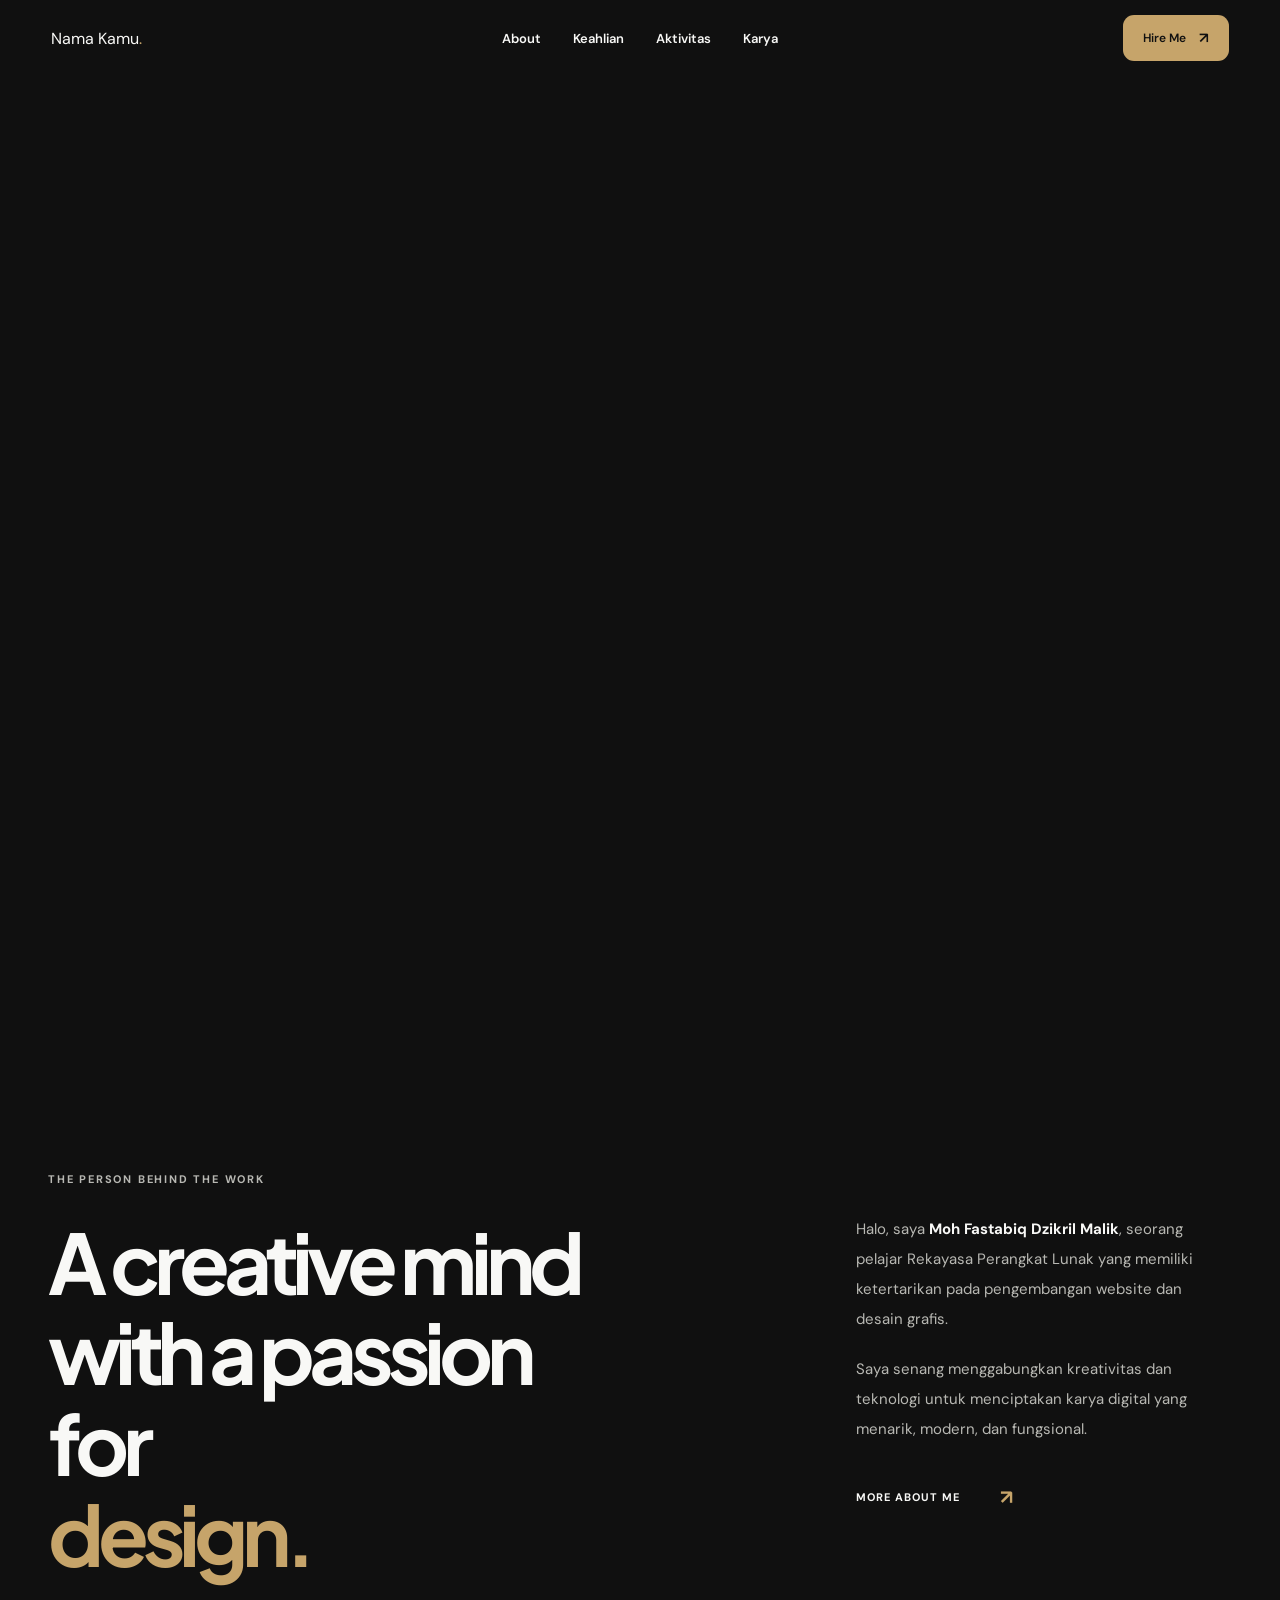
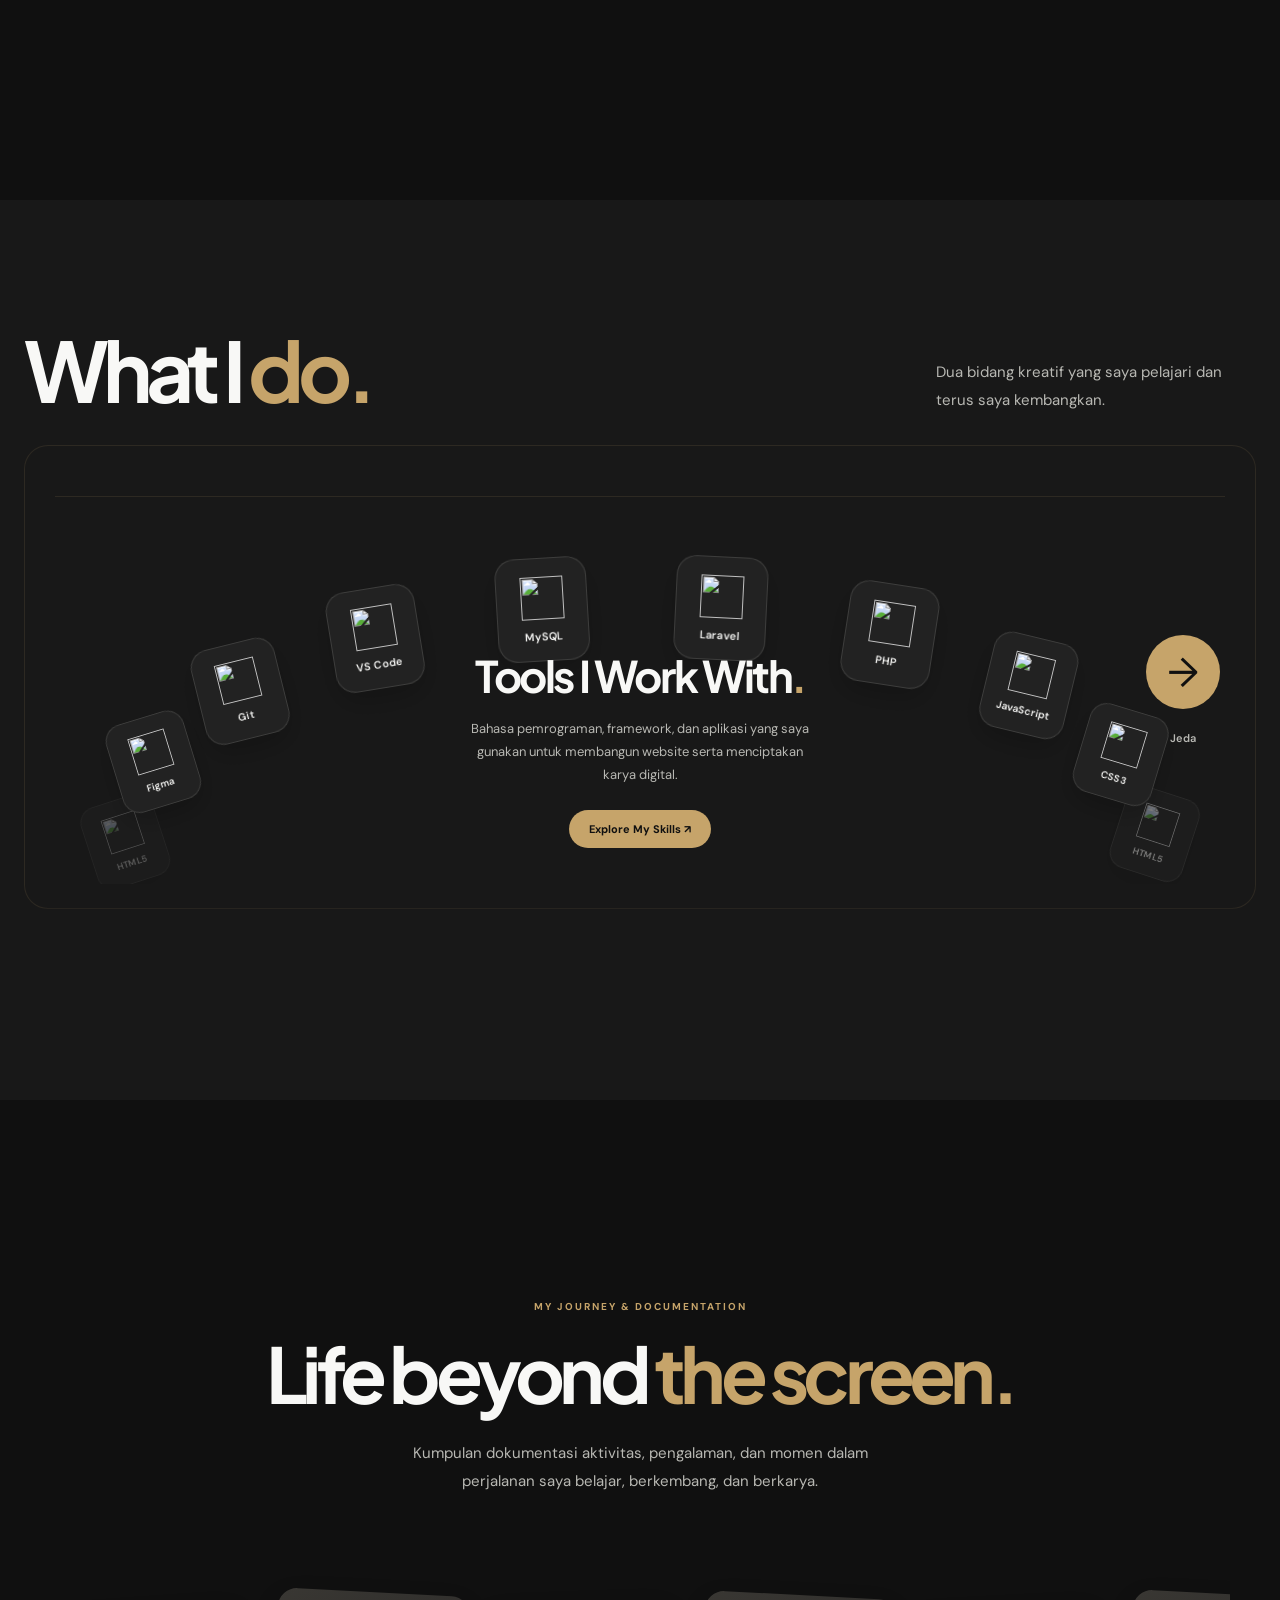
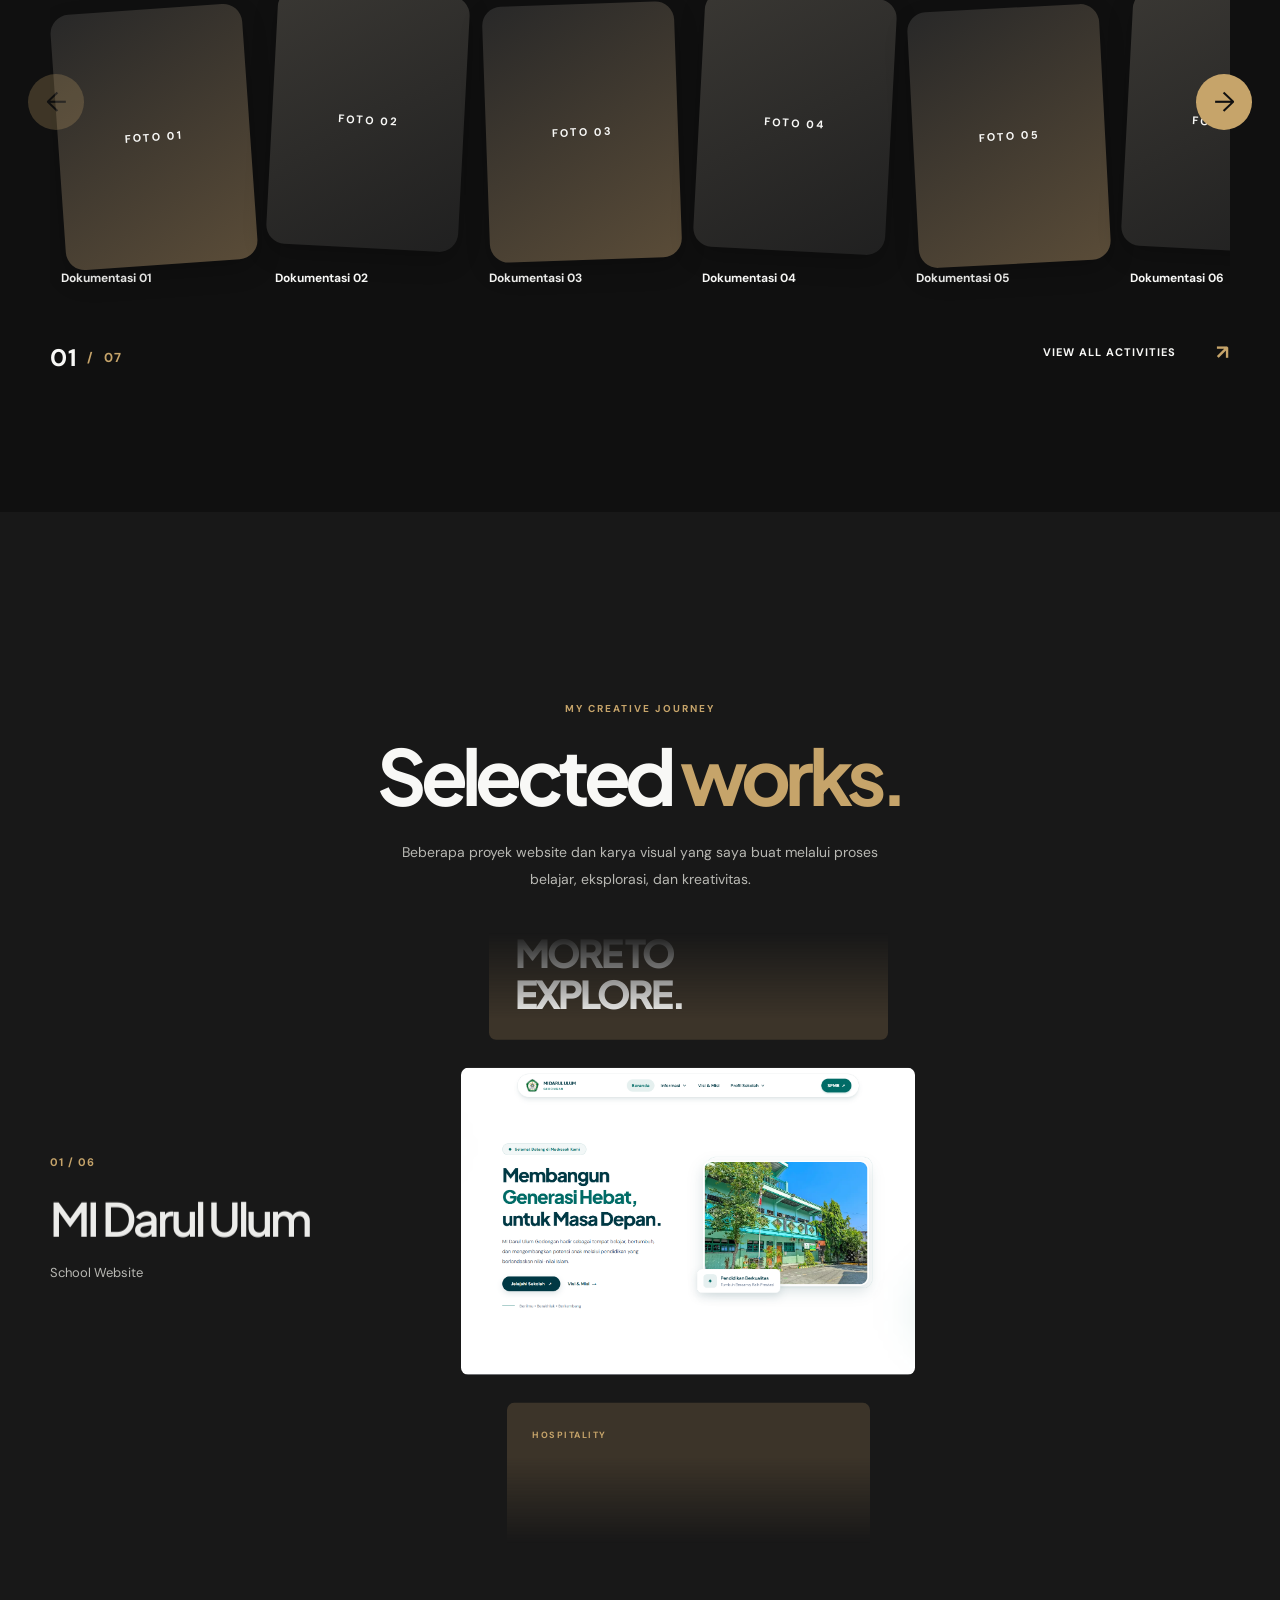
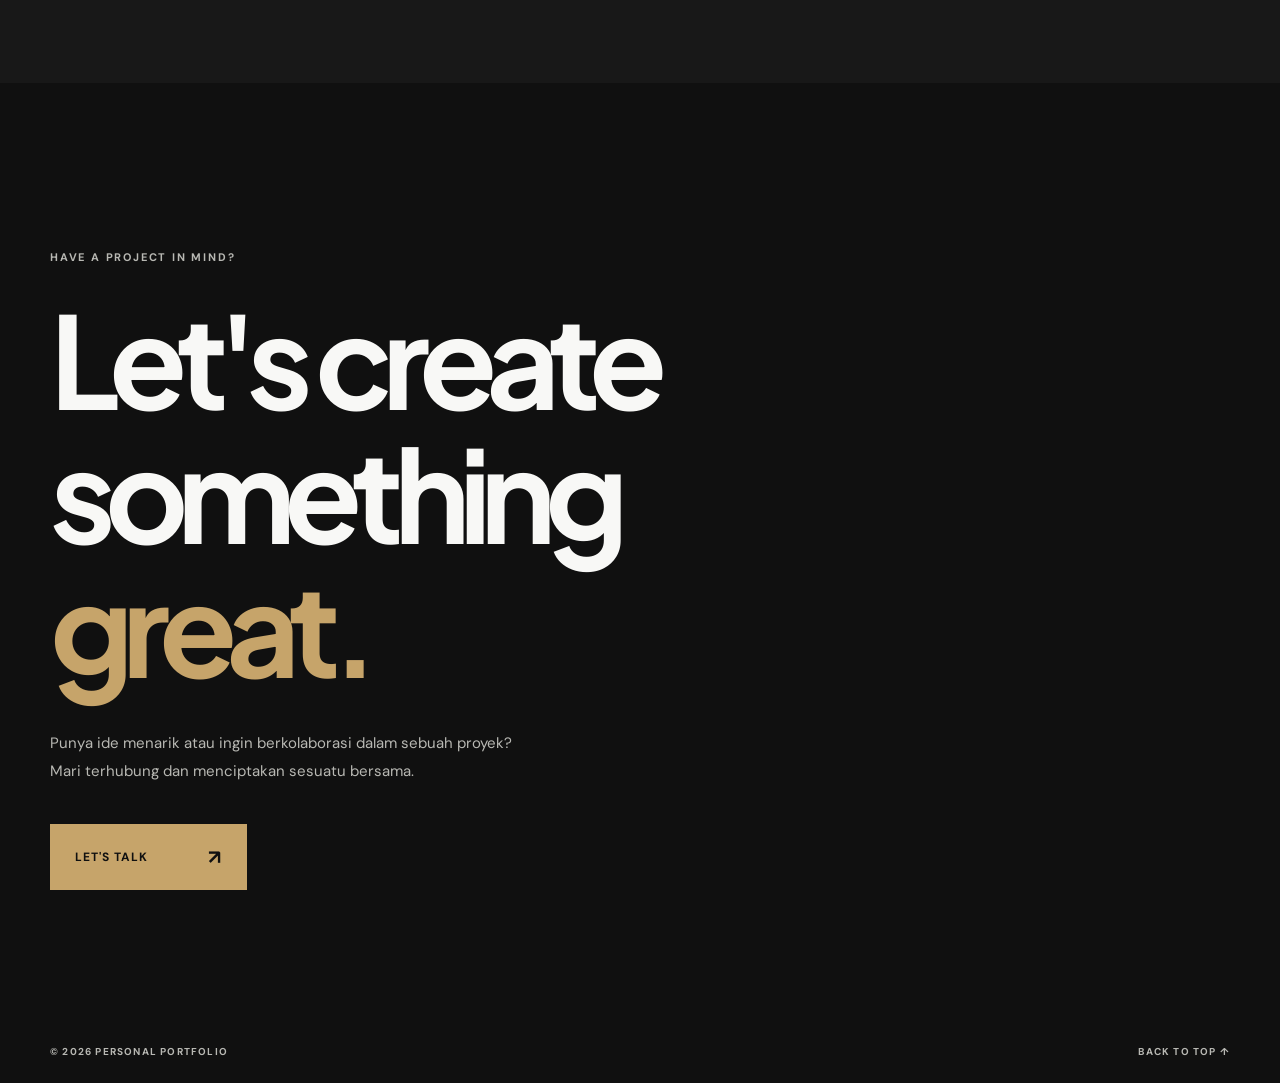
==== commit 0ed14d94: "61%" ====
--- a/index.html
+++ b/index.html
@@ -802,7 +802,7 @@
                     </div>
 
                     <img
-                      src="assets/images/projects/mi-darul-ulum.jpg"
+                      src="assets/images/projects/mi-darul-ulum.png"
                       alt="Preview website MI Darul Ulum"
                       loading="lazy"
                     >
@@ -838,8 +838,8 @@
                 <!-- PROJECT 03 -->
                 <article
                   class="sw-slide"
-                  data-title="Personal Portfolio"
-                  data-type="Portfolio Website"
+                  data-title="Heaven School"
+                  data-type="School Website"
                 >
 
                   <div class="sw-slide-visual sw-tone-portfolio">
@@ -850,7 +850,7 @@
                     </div>
 
                     <img
-                      src="assets/images/projects/portfolio.jpg"
+                      src="assets/images/projects/image.png"
                       alt="Preview personal portfolio"
                       loading="lazy"
                     >
